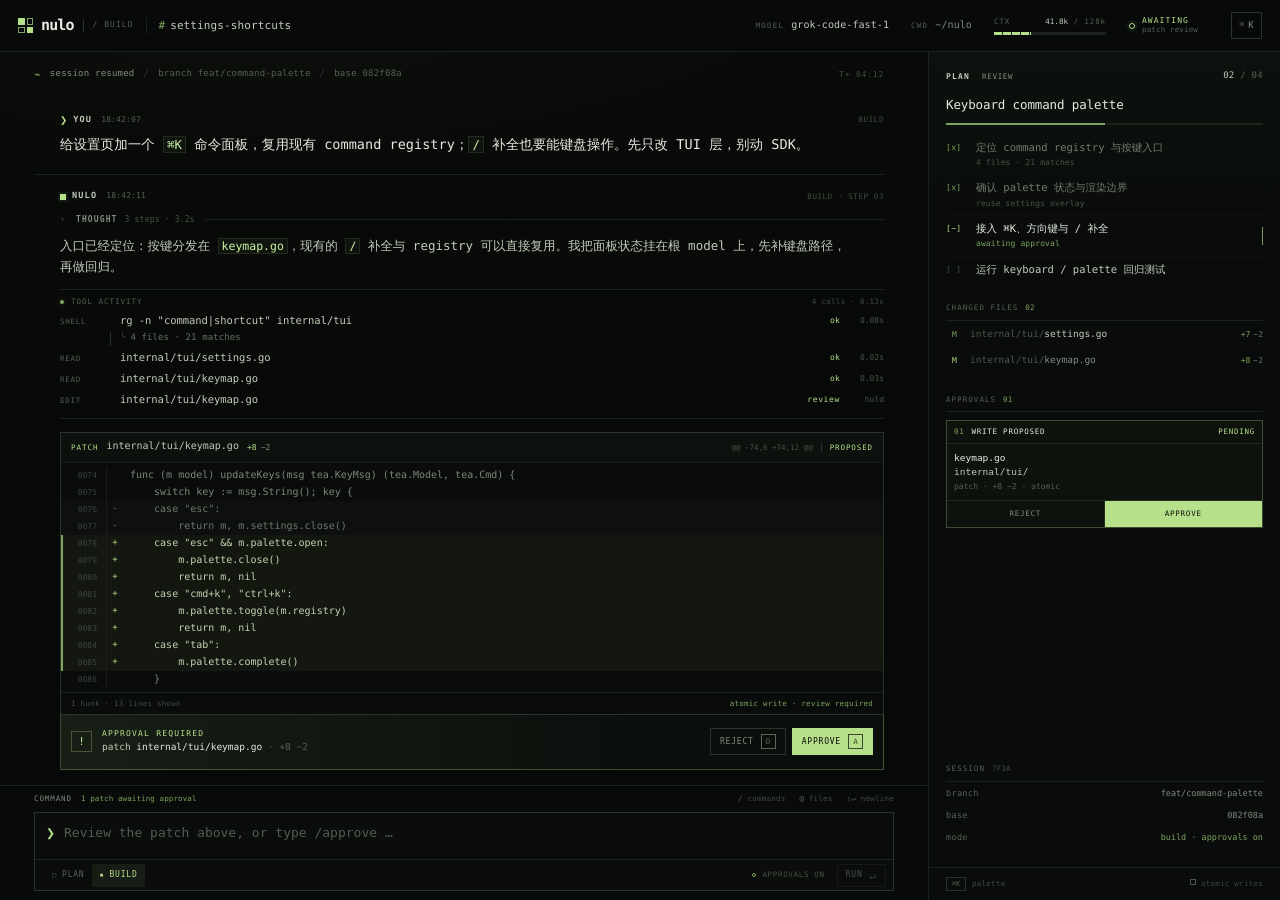
==== ui/design/index.html @ e7ff86e3 "feat(ui): 添加 AI Agent TUI 交互原型 实现单文件浏览器原型：终端会话流、计划审批、diff 预览、斜杠命令、@ 文件提及及响应式计划抽屉。" ====
<!doctype html>
<html lang="zh-CN">
<head>
<meta charset="utf-8">
<meta name="viewport" content="width=device-width, initial-scale=1, viewport-fit=cover">
<meta name="color-scheme" content="dark">
<title>nulo — command palette build</title>
<style>
  :root {
    --bg: #080a09;
    --surface: #0a0d0b;
    --surface-2: #0d110e;
    --surface-3: #111611;
    --ink: #e6eae1;
    --ink-soft: #c3cab9;
    --muted: #828b7d;
    --faint: #566052;
    --line: #1b211c;
    --line-strong: #2b332c;
    --accent: #b7e08b;
    --accent-bright: #cbf4a5;
    --accent-dim: #7da35e;
    --accent-wash: rgba(183, 224, 139, .075);
    --accent-line: rgba(183, 224, 139, .29);
    --shadow: rgba(0, 0, 0, .68);
    --mono: ui-monospace, "SFMono-Regular", "SF Mono", Menlo, Monaco, "Cascadia Mono", "Sarasa Mono SC", "Noto Sans Mono CJK SC", monospace;
    --rail-w: 352px;
    --topbar-min: 52px;
    --ease: cubic-bezier(.2, .8, .2, 1);
  }

  * { box-sizing: border-box; }
  html, body { height: 100%; }
  body {
    margin: 0;
    overflow: hidden;
    background:
      radial-gradient(85% 58% at 22% -18%, rgba(183, 224, 139, .045), transparent 62%),
      linear-gradient(180deg, #090b09 0%, #070908 68%, #080a09 100%);
    color: var(--ink);
    font-family: var(--mono);
    font-size: 13px;
    line-height: 1.55;
    -webkit-font-smoothing: antialiased;
    text-rendering: geometricPrecision;
  }

  ::selection { color: #0b1008; background: var(--accent); }
  button, input, textarea { font: inherit; color: inherit; }
  button { border: 0; background: none; cursor: pointer; padding: 0; }
  button:disabled { cursor: default; }
  button, a, textarea, input { -webkit-tap-highlight-color: transparent; }
  button:focus-visible, textarea:focus-visible, input:focus-visible, [tabindex]:focus-visible {
    outline: 1px solid var(--accent);
    outline-offset: 2px;
  }
  code, kbd, pre { font-family: var(--mono); }
  kbd {
    display: inline-flex;
    align-items: center;
    justify-content: center;
    min-width: 16px;
    height: 15px;
    padding: 0 3px;
    border: 1px solid var(--line-strong);
    color: var(--faint);
    font-size: 8px;
    font-weight: 500;
    line-height: 1;
    letter-spacing: .02em;
  }
  [hidden] { display: none !important; }

  ::-webkit-scrollbar { width: 6px; height: 6px; }
  ::-webkit-scrollbar-track { background: transparent; }
  ::-webkit-scrollbar-thumb { background: #293029; border: 1px solid var(--bg); }
  ::-webkit-scrollbar-thumb:hover { background: #3a4539; }
  * { scrollbar-width: thin; scrollbar-color: #293029 transparent; }

  .sr-only {
    position: absolute !important;
    width: 1px; height: 1px;
    padding: 0; margin: -1px;
    overflow: hidden; clip: rect(0, 0, 0, 0);
    white-space: nowrap; border: 0;
  }

  .app {
    display: flex;
    flex-direction: column;
    height: 100vh;
    height: 100dvh;
    min-height: 0;
    position: relative;
  }

  /* ── chrome ─────────────────────────────────────────────────────────── */
  .topbar {
    flex: 0 0 auto;
    min-height: var(--topbar-min);
    display: flex;
    align-items: center;
    gap: 20px;
    padding: 0 18px;
    border-bottom: 1px solid var(--line);
    background: rgba(8, 10, 9, .9);
    backdrop-filter: blur(12px);
    position: relative;
    z-index: 30;
  }

  .brand-group {
    display: flex;
    align-items: center;
    gap: 12px;
    min-width: 0;
    flex: 0 0 auto;
  }
  .brand {
    display: inline-flex;
    align-items: center;
    gap: 8px;
    flex: 0 0 auto;
    user-select: none;
  }
  .brand-mark {
    width: 15px;
    height: 15px;
    display: grid;
    grid-template-columns: 1fr 1fr;
    grid-template-rows: 1fr 1fr;
    gap: 2px;
    transform: rotate(0.01deg);
  }
  .brand-mark i { display: block; background: var(--accent); }
  .brand-mark i:nth-child(2),
  .brand-mark i:nth-child(3) {
    background: transparent;
    box-shadow: inset 0 0 0 1px var(--accent-dim);
  }
  .brand-word {
    font-size: 15px;
    font-weight: 700;
    letter-spacing: -.06em;
    color: var(--ink);
  }
  .brand-sub {
    margin-left: 1px;
    padding-left: 9px;
    border-left: 1px solid var(--line-strong);
    color: var(--faint);
    font-size: 8px;
    letter-spacing: .13em;
    text-transform: uppercase;
  }
  .top-divider {
    width: 1px;
    height: 17px;
    background: var(--line);
    flex: 0 0 auto;
  }
  .session {
    display: flex;
    align-items: center;
    gap: 5px;
    min-width: 0;
    font-size: 11px;
    color: var(--ink-soft);
    white-space: nowrap;
  }
  .session-prefix { color: var(--accent-dim); }
  .session-name {
    max-width: 172px;
    overflow: hidden;
    text-overflow: ellipsis;
    letter-spacing: .01em;
  }

  .meta-strip {
    display: flex;
    align-items: center;
    justify-content: flex-end;
    gap: 22px;
    margin-left: auto;
    min-width: 0;
  }
  .meta-item {
    display: flex;
    align-items: baseline;
    gap: 7px;
    min-width: 0;
    white-space: nowrap;
  }
  .meta-label {
    color: var(--faint);
    font-size: 7.5px;
    letter-spacing: .16em;
  }
  .meta-value {
    color: var(--ink-soft);
    font-size: 10px;
    letter-spacing: .01em;
  }
  .meta-item.cwd .meta-value { color: var(--muted); }
  .meta-item.branch .meta-value { color: var(--faint); }

  .context {
    width: 112px;
    flex: 0 0 auto;
    display: flex;
    flex-direction: column;
    gap: 4px;
  }
  .context-head {
    display: flex;
    align-items: baseline;
    justify-content: space-between;
    gap: 7px;
    font-size: 7.5px;
    letter-spacing: .12em;
    color: var(--faint);
    white-space: nowrap;
  }
  .context-head b { color: var(--ink-soft); font-weight: 500; letter-spacing: .01em; }
  .context-track {
    height: 3px;
    background: #1b211b;
    overflow: hidden;
    position: relative;
  }
  .context-fill {
    display: block;
    height: 100%;
    width: 32.6%;
    background:
      repeating-linear-gradient(90deg, transparent 0 8px, rgba(8, 10, 9, .85) 8px 9px),
      var(--accent);
    transition: width .5s var(--ease);
  }

  .top-actions {
    display: flex;
    align-items: center;
    gap: 11px;
    margin-left: 2px;
    flex: 0 0 auto;
  }
  .run-status {
    display: flex;
    align-items: center;
    gap: 7px;
    min-width: 92px;
    padding: 0 1px;
  }
  .status-light {
    width: 6px;
    height: 6px;
    flex: 0 0 auto;
    border-radius: 50%;
    background: var(--accent);
    box-shadow: 0 0 0 3px rgba(183, 224, 139, .07);
  }
  .run-status[data-state="running"] .status-light { animation: breathe 1.6s ease-in-out infinite; }
  .run-status[data-state="awaiting"] .status-light {
    background: transparent;
    border: 1px solid var(--accent);
    box-shadow: 0 0 0 3px rgba(183, 224, 139, .06);
    animation: breathe 2.2s ease-in-out infinite;
  }
  .run-status[data-state="blocked"] .status-light {
    background: transparent;
    border: 1px solid var(--muted);
    box-shadow: none;
  }
  .run-status[data-state="complete"] .status-light { border-radius: 1px; }
  .run-status[data-state="idle"] .status-light { background: var(--faint); box-shadow: none; }
  .status-copy { display: flex; flex-direction: column; gap: 1px; line-height: 1.08; }
  .status-label {
    color: var(--ink-soft);
    font-size: 8px;
    font-weight: 500;
    letter-spacing: .13em;
    white-space: nowrap;
  }
  .run-status[data-state="awaiting"] .status-label { color: var(--accent); }
  .run-status[data-state="blocked"] .status-label { color: var(--ink); }
  .status-detail {
    color: var(--faint);
    font-size: 7.5px;
    letter-spacing: .02em;
    white-space: nowrap;
  }

  .key-button {
    height: 27px;
    min-width: 31px;
    display: inline-flex;
    align-items: center;
    justify-content: center;
    gap: 4px;
    padding: 0 7px;
    border: 1px solid var(--line-strong);
    color: var(--muted);
    font-size: 9px;
    letter-spacing: .02em;
    transition: color .16s, border-color .16s, background .16s;
  }
  .key-button:hover { color: var(--accent); border-color: var(--accent-line); background: var(--accent-wash); }
  .key-button .key-symbol { color: var(--faint); font-size: 8px; }
  .drawer-btn { display: none; gap: 6px; padding: 0 8px; }
  .drawer-btn b { color: var(--ink-soft); font-weight: 400; font-size: 8px; }

  /* ── layout ─────────────────────────────────────────────────────────── */
  .shell {
    flex: 1 1 auto;
    min-height: 0;
    display: grid;
    grid-template-columns: minmax(0, 1fr) var(--rail-w);
  }
  .workspace {
    min-width: 0;
    min-height: 0;
    display: flex;
    flex-direction: column;
    position: relative;
  }
  .feed {
    flex: 1 1 auto;
    min-height: 0;
    overflow-y: auto;
    overflow-x: hidden;
    scroll-behavior: smooth;
    scrollbar-gutter: stable;
  }
  .feed-inner {
    width: 100%;
    max-width: 960px;
    margin: 0 auto;
    padding: 15px 34px 24px;
  }

  /* ── transcript ─────────────────────────────────────────────────────── */
  .system-row {
    display: flex;
    align-items: center;
    gap: 9px;
    padding: 0 0 13px;
    color: var(--faint);
    font-size: 9px;
    line-height: 1.4;
    letter-spacing: .025em;
    white-space: nowrap;
    overflow: hidden;
  }
  .system-row .sig { color: var(--accent-dim); font-size: 11px; }
  .system-row .sys-sep { color: #303830; }
  .system-row .sys-right { margin-left: auto; color: #424d40; font-size: 8px; letter-spacing: .1em; }
  .system-row .sys-strong { color: var(--muted); }

  .turn {
    position: relative;
    padding: 15px 0 16px 26px;
    animation: turnIn .28s var(--ease) both;
  }
  .turn + .turn { border-top: 1px solid var(--line); }
  .turn-user { padding-top: 18px; padding-bottom: 17px; }
  .turn-head {
    display: flex;
    align-items: center;
    gap: 9px;
    min-height: 14px;
    color: var(--faint);
    font-size: 8px;
    line-height: 1.1;
    letter-spacing: .12em;
    text-transform: uppercase;
  }
  .speaker {
    display: inline-flex;
    align-items: center;
    gap: 6px;
    color: var(--ink-soft);
    font-size: 8.5px;
    font-weight: 600;
    letter-spacing: .14em;
  }
  .speaker-mark {
    color: var(--accent);
    font-size: 12px;
    line-height: .8;
    font-weight: 400;
    letter-spacing: 0;
  }
  .agent-sigil {
    width: 6px;
    height: 6px;
    background: var(--accent);
    display: inline-block;
    box-shadow: 0 0 0 2px rgba(183, 224, 139, .08);
  }
  .turn-time { color: var(--faint); letter-spacing: .02em; font-size: 8px; }
  .turn-route {
    margin-left: auto;
    color: #414b3f;
    font-size: 7.5px;
    letter-spacing: .08em;
  }
  .user-copy {
    margin: 7px 0 0;
    max-width: 800px;
    color: var(--ink);
    font-size: 13.5px;
    line-height: 1.65;
    letter-spacing: .003em;
    overflow-wrap: anywhere;
  }
  .user-copy code,
  .agent-copy code {
    color: var(--accent-bright);
    background: rgba(183, 224, 139, .045);
    border: 1px solid rgba(183, 224, 139, .11);
    padding: 0 3px;
    font-size: .92em;
    white-space: nowrap;
  }
  .agent-copy {
    margin: 9px 0 0;
    max-width: 790px;
    min-height: 1.55em;
    color: var(--ink-soft);
    font-size: 12.5px;
    line-height: 1.65;
    overflow-wrap: anywhere;
  }
  .agent-copy .cursor { margin-left: 2px; }
  .agent-followup {
    margin: 12px 0 0;
    padding-left: 10px;
    border-left: 1px solid var(--line-strong);
    color: var(--muted);
    font-size: 11.5px;
    line-height: 1.6;
  }
  .cursor {
    display: inline-block;
    width: 6px;
    height: 13px;
    margin-left: 1px;
    vertical-align: -2px;
    background: var(--accent);
    animation: blink 1.05s steps(1, end) infinite;
  }

  .reasoning-toggle {
    display: flex;
    align-items: center;
    gap: 7px;
    width: 100%;
    margin: 9px 0 0;
    padding: 1px 0;
    color: var(--faint);
    font-size: 8.5px;
    letter-spacing: .11em;
    text-align: left;
    user-select: none;
  }
  .reasoning-toggle:hover .reasoning-label { color: var(--accent); }
  .reasoning-chevron {
    width: 9px;
    color: var(--faint);
    font-size: 8px;
    transition: transform .18s var(--ease);
  }
  .reasoning-toggle[aria-expanded="true"] .reasoning-chevron { transform: rotate(90deg); }
  .reasoning-label { color: var(--muted); font-size: 8px; font-weight: 600; letter-spacing: .14em; transition: color .16s; }
  .reasoning-time { color: #465142; letter-spacing: .025em; font-size: 8px; }
  .reasoning-rule { height: 1px; flex: 1; background: var(--line); margin-left: 3px; }
  .thinking-label { display: inline-flex; align-items: center; gap: 6px; color: var(--faint); }
  .thinking-dot {
    width: 5px; height: 5px; border: 1px solid var(--accent-dim); border-top-color: var(--accent);
    border-radius: 50%; animation: spin .9s linear infinite;
  }
  .reasoning-body {
    margin: 4px 0 2px 16px;
    padding: 3px 0 4px 13px;
    border-left: 1px solid var(--line-strong);
    animation: reveal .2s var(--ease) both;
  }
  .reasoning-step {
    display: grid;
    grid-template-columns: 20px minmax(0, 1fr);
    gap: 7px;
    padding: 2px 0;
    color: var(--muted);
    font-size: 11px;
    line-height: 1.55;
  }
  .reasoning-step > span { color: #495445; font-size: 8px; padding-top: 2px; }

  /* ── tool activity ──────────────────────────────────────────────────── */
  .tool-section {
    margin-top: 12px;
    padding: 7px 0 7px;
    border-top: 1px solid var(--line);
    border-bottom: 1px solid var(--line);
  }
  .tool-section + .tool-section { margin-top: 8px; }
  .tool-section-head {
    display: flex;
    align-items: center;
    gap: 7px;
    padding-bottom: 4px;
    color: var(--faint);
    font-size: 7.5px;
    letter-spacing: .13em;
    line-height: 1.3;
  }
  .tool-pulse {
    width: 4px; height: 4px; background: var(--accent-dim); border-radius: 50%;
    box-shadow: 0 0 6px rgba(183, 224, 139, .35);
  }
  .tool-count { margin-left: auto; color: #404a3e; font-size: 7.5px; letter-spacing: .04em; }
  .tool-list { display: flex; flex-direction: column; }
  .tool-row {
    display: grid;
    grid-template-columns: 50px minmax(0, 1fr) auto 34px;
    align-items: center;
    gap: 10px;
    min-height: 21px;
    font-size: 10.5px;
    line-height: 1.3;
  }
  .tool-row.is-running { color: var(--muted); }
  .tool-kind {
    color: var(--faint);
    font-size: 7.5px;
    letter-spacing: .1em;
    text-transform: uppercase;
  }
  .tool-row.is-running .tool-kind { color: var(--accent-dim); }
  .tool-cmd {
    min-width: 0;
    color: var(--ink-soft);
    white-space: nowrap;
    overflow: hidden;
    text-overflow: ellipsis;
    letter-spacing: -.005em;
  }
  .tool-state {
    display: inline-flex;
    align-items: center;
    justify-content: flex-end;
    min-width: 15px;
    color: var(--accent);
    font-size: 8px;
    letter-spacing: .03em;
  }
  .tool-row.is-failed .tool-state { color: var(--ink); }
  .tool-row.is-review .tool-state { color: var(--accent); letter-spacing: .08em; }
  .tool-time {
    color: #485244;
    font-size: 8px;
    text-align: right;
    white-space: nowrap;
  }
  .tool-spinner {
    width: 7px; height: 7px; border: 1px solid var(--line-strong);
    border-top-color: var(--accent); border-radius: 50%;
    animation: spin .75s linear infinite;
  }
  .tool-detail {
    margin: 0 0 2px 50px;
    padding-left: 9px;
    border-left: 1px solid var(--line-strong);
    color: #657060;
    font-size: 9px;
    line-height: 1.55;
    letter-spacing: .01em;
  }
  .tool-detail .tree { color: #3c473a; margin-right: 5px; }

  /* ── diff ───────────────────────────────────────────────────────────── */
  .patch-wrap { margin-top: 13px; }
  .diff-panel {
    border: 1px solid var(--line-strong);
    background: #090c0a;
    transition: border-color .2s, opacity .2s;
  }
  .diff-panel[data-state="applied"] { border-color: var(--accent-line); }
  .diff-panel[data-state="reverted"] { opacity: .72; }
  .diff-panel.flash { animation: flashFrame 1.15s var(--ease); }
  .diff-head {
    min-height: 30px;
    display: flex;
    align-items: center;
    flex-wrap: wrap;
    gap: 8px;
    padding: 6px 10px;
    border-bottom: 1px solid var(--line);
    background: var(--surface-2);
    color: var(--faint);
    font-size: 8px;
    line-height: 1.2;
  }
  .diff-type { color: var(--accent); font-size: 7.5px; letter-spacing: .13em; }
  .diff-file {
    color: var(--ink-soft);
    font-size: 10px;
    white-space: nowrap;
    overflow: hidden;
    text-overflow: ellipsis;
    max-width: 43%;
  }
  .diff-count { display: inline-flex; align-items: center; gap: 4px; font-size: 8px; letter-spacing: .01em; }
  .diff-count .add { color: var(--accent); }
  .diff-count .del { color: var(--muted); }
  .diff-hunk { margin-left: auto; color: #465143; font-size: 7.5px; }
  .diff-state {
    color: var(--accent);
    border-left: 1px solid var(--line-strong);
    padding-left: 8px;
    font-size: 7.5px;
    letter-spacing: .12em;
  }
  .diff-panel[data-state="reverted"] .diff-state { color: var(--muted); }
  .diff-body { overflow-x: auto; padding: 4px 0; }
  .diff-line {
    display: grid;
    grid-template-columns: 44px 16px minmax(max-content, 1fr);
    min-height: 17px;
    line-height: 17px;
    font-size: 10px;
    white-space: pre;
    border-left: 2px solid transparent;
  }
  .diff-line .ln {
    padding-right: 9px;
    border-right: 1px solid #191e19;
    color: #3d463b;
    text-align: right;
    font-size: 8px;
    user-select: none;
  }
  .diff-line .sign { text-align: center; color: #3d463b; font-size: 9px; user-select: none; }
  .diff-line .code { padding-left: 7px; color: #a9b2a1; }
  .diff-line.add { background: rgba(183, 224, 139, .052); border-left-color: var(--accent-dim); }
  .diff-line.add .sign { color: var(--accent); }
  .diff-line.add .code { color: #c2d5b3; }
  .diff-line.rem { background: rgba(255, 255, 255, .014); }
  .diff-line.rem .code { color: #6f796a; }
  .diff-line.rem .sign { color: #6b7666; }
  .diff-line.ctx .code { color: #7d8777; }
  .diff-line:hover { background: rgba(255, 255, 255, .035); }
  .diff-foot {
    min-height: 22px;
    display: flex;
    align-items: center;
    justify-content: space-between;
    gap: 12px;
    padding: 4px 10px;
    border-top: 1px solid var(--line);
    color: #434d40;
    font-size: 7.5px;
    letter-spacing: .035em;
  }
  .diff-foot .accent { color: var(--accent-dim); }

  .approval-bar {
    display: flex;
    align-items: center;
    gap: 10px;
    min-height: 55px;
    padding: 8px 10px;
    border: 1px solid var(--accent-line);
    border-top: 0;
    background:
      linear-gradient(90deg, rgba(183, 224, 139, .075), transparent 72%),
      #0b0f0c;
    animation: approvalIn .36s var(--ease) both;
  }
  .approval-signal {
    width: 21px;
    height: 21px;
    flex: 0 0 auto;
    display: grid;
    place-items: center;
    border: 1px solid var(--accent-line);
    color: var(--accent);
    font-size: 11px;
    line-height: 1;
  }
  .approval-copy { display: flex; flex-direction: column; gap: 1px; min-width: 0; flex: 1; }
  .approval-title { color: var(--accent); font-size: 8px; letter-spacing: .15em; line-height: 1.35; }
  .approval-file {
    color: var(--ink-soft);
    font-size: 9.5px;
    white-space: nowrap;
    overflow: hidden;
    text-overflow: ellipsis;
    line-height: 1.4;
  }
  .approval-file b { color: var(--ink); font-weight: 500; }
  .approval-file .muted { color: var(--faint); }
  .approval-actions { display: flex; align-items: center; gap: 6px; flex: 0 0 auto; }
  .btn {
    display: inline-flex;
    align-items: center;
    justify-content: center;
    gap: 7px;
    height: 27px;
    padding: 0 9px;
    border: 1px solid var(--line-strong);
    background: transparent;
    color: var(--muted);
    font-size: 8px;
    letter-spacing: .1em;
    line-height: 1;
    transition: background .15s, border-color .15s, color .15s;
  }
  .btn:hover { color: var(--ink); border-color: #465245; background: rgba(255,255,255,.025); }
  .btn.approve { background: var(--accent); border-color: var(--accent); color: #0b1008; }
  .btn.approve:hover { background: var(--accent-bright); border-color: var(--accent-bright); color: #081006; }
  .btn kbd { border-color: currentColor; color: currentColor; opacity: .7; height: 15px; min-width: 15px; font-size: 7.5px; }
  .btn.approve kbd { opacity: .72; }
  .patch-outcome {
    display: flex;
    align-items: center;
    flex-wrap: wrap;
    gap: 7px;
    min-height: 28px;
    padding: 5px 10px;
    border: 1px solid var(--line);
    border-top: 0;
    color: var(--muted);
    font-size: 8px;
    letter-spacing: .06em;
    animation: reveal .22s var(--ease) both;
  }
  .patch-outcome .ok { color: var(--accent); font-size: 10px; }
  .patch-outcome .out-label { color: var(--ink-soft); letter-spacing: .11em; }
  .patch-outcome .out-meta { color: var(--faint); letter-spacing: .01em; }
  .patch-outcome .out-time { margin-left: auto; color: #475142; font-size: 7.5px; }
  .patch-outcome.reverted .out-label { color: var(--muted); }

  /* ── completion / plan preview / failure ───────────────────────────── */
  .completion {
    margin-top: 16px;
    padding-top: 11px;
    border-top: 1px solid var(--accent-line);
    animation: reveal .3s var(--ease) both;
  }
  .completion-head {
    display: flex;
    align-items: center;
    gap: 8px;
    color: var(--accent);
    font-size: 8px;
    letter-spacing: .14em;
  }
  .completion-head .check {
    width: 15px; height: 15px;
    display: grid; place-items: center;
    background: var(--accent); color: #0b1008;
    font-size: 9px; line-height: 1;
  }
  .completion-head .completion-rule { flex: 1; height: 1px; background: var(--line); }
  .completion-head .duration { color: var(--faint); font-size: 7.5px; letter-spacing: .04em; }
  .completion p {
    margin: 8px 0 0;
    color: var(--ink-soft);
    font-size: 12px;
    line-height: 1.65;
    max-width: 760px;
  }
  .completion-stats {
    display: grid;
    grid-template-columns: repeat(4, 1fr);
    margin-top: 10px;
    border-top: 1px solid var(--line);
    border-bottom: 1px solid var(--line);
  }
  .completion-stat { padding: 7px 10px 7px 0; min-width: 0; }
  .completion-stat + .completion-stat { border-left: 1px solid var(--line); padding-left: 12px; }
  .completion-stat span { display: block; color: var(--faint); font-size: 7.5px; letter-spacing: .1em; text-transform: uppercase; }
  .completion-stat b { display: block; margin-top: 2px; color: var(--ink-soft); font-size: 10px; font-weight: 500; white-space: nowrap; overflow: hidden; text-overflow: ellipsis; }
  .completion-stat b.accent { color: var(--accent); }

  .plan-preview {
    margin-top: 14px;
    border: 1px solid var(--line-strong);
    background: #090c0a;
    animation: reveal .3s var(--ease) both;
  }
  .plan-preview-head {
    display: flex;
    align-items: center;
    gap: 8px;
    padding: 7px 10px;
    border-bottom: 1px solid var(--line);
    color: var(--accent);
    font-size: 8px;
    letter-spacing: .13em;
    background: var(--surface-2);
  }
  .plan-preview-head .plan-preview-meta { margin-left: auto; color: var(--faint); font-size: 7.5px; letter-spacing: .04em; }
  .plan-preview-list { padding: 5px 10px; }
  .plan-preview-step {
    display: grid;
    grid-template-columns: 25px minmax(0, 1fr) auto;
    gap: 8px;
    align-items: baseline;
    padding: 4px 0;
    border-bottom: 1px solid rgba(255,255,255,.025);
    color: var(--muted);
    font-size: 10.5px;
  }
  .plan-preview-step:last-child { border-bottom: 0; }
  .plan-preview-step > span:first-child { color: var(--accent-dim); font-size: 8px; }
  .plan-preview-step em { color: var(--faint); font-size: 8px; font-style: normal; letter-spacing: .03em; }
  .plan-preview-foot {
    display: flex;
    align-items: center;
    gap: 12px;
    padding: 7px 10px;
    border-top: 1px solid var(--line);
    color: var(--faint);
    font-size: 8px;
    line-height: 1.4;
  }
  .plan-preview-foot > span { flex: 1; }
  .plan-preview-foot .btn { height: 24px; flex: 0 0 auto; }

  .failure-panel {
    margin-top: 14px;
    border: 1px solid var(--line-strong);
    border-top: 2px solid #727d6c;
    background:
      repeating-linear-gradient(135deg, rgba(255, 255, 255, .018) 0, rgba(255, 255, 255, .018) 1px, transparent 1px, transparent 8px),
      #0a0c0a;
    animation: reveal .3s var(--ease) both;
  }
  .failure-head {
    min-height: 30px;
    display: flex;
    align-items: center;
    gap: 8px;
    padding: 6px 10px;
    border-bottom: 1px solid var(--line-strong);
    background: rgba(255, 255, 255, .018);
    font-size: 8px;
    letter-spacing: .11em;
    color: var(--muted);
  }
  .failure-bang {
    display: grid;
    place-items: center;
    width: 16px; height: 16px;
    border: 1px solid #697565;
    color: var(--ink);
    font-size: 10px;
  }
  .failure-head .failure-title { color: var(--ink); font-size: 8px; letter-spacing: .14em; }
  .failure-head .failure-exit { margin-left: auto; color: var(--faint); font-size: 7.5px; letter-spacing: .03em; }
  .failure-body { padding: 8px 11px 7px; overflow-x: auto; }
  .failure-line {
    display: grid;
    grid-template-columns: 31px minmax(max-content, 1fr);
    gap: 8px;
    color: var(--muted);
    font-size: 10px;
    line-height: 1.65;
  }
  .failure-line .lineno { color: #4b5647; text-align: right; font-size: 8px; padding-top: 1px; }
  .failure-line .fail-code { color: var(--ink-soft); }
  .failure-line.dim .fail-code { color: var(--faint); }
  .failure-foot {
    display: flex;
    align-items: center;
    gap: 10px;
    padding: 6px 10px;
    border-top: 1px solid var(--line);
    color: var(--faint);
    font-size: 8px;
    letter-spacing: .02em;
  }
  .failure-foot .failure-note { margin-left: auto; }
  .failure-foot .square { width: 5px; height: 5px; border: 1px solid var(--muted); display: inline-block; }
  .failure-foot .btn { height: 22px; margin-left: 4px; font-size: 7px; }

  .system-event {
    display: flex;
    align-items: center;
    gap: 8px;
    padding: 8px 0 8px 26px;
    border-top: 1px solid var(--line);
    color: var(--faint);
    font-size: 9px;
    letter-spacing: .025em;
    animation: reveal .22s var(--ease) both;
  }
  .system-event .sig { color: var(--accent-dim); }
  .system-event strong { color: var(--muted); font-weight: 500; }

  /* ── empty state ────────────────────────────────────────────────────── */
  .empty {
    max-width: 780px;
    padding: clamp(34px, 10vh, 104px) 0 20px;
    animation: turnIn .35s var(--ease) both;
  }
  .empty-kicker {
    display: flex;
    align-items: center;
    gap: 9px;
    color: var(--faint);
    font-size: 8px;
    letter-spacing: .14em;
  }
  .empty-kicker .live-square { width: 5px; height: 5px; background: var(--accent); box-shadow: 0 0 0 3px rgba(183,224,139,.06); }
  .empty-kicker .kicker-line { flex: 1; height: 1px; background: var(--line); }
  .empty-wordmark {
    margin: 33px 0 18px;
    color: var(--ink);
    font-size: clamp(64px, 8.2vw, 104px);
    font-weight: 650;
    letter-spacing: -.095em;
    line-height: .8;
    user-select: none;
  }
  .empty-wordmark .last { color: var(--accent); }
  .empty-title {
    margin: 0;
    color: var(--ink);
    font-size: clamp(21px, 2.6vw, 30px);
    font-weight: 500;
    letter-spacing: -.045em;
    line-height: 1.3;
  }
  .empty-sub {
    max-width: 520px;
    margin: 12px 0 0;
    color: var(--muted);
    font-size: 11.5px;
    line-height: 1.7;
  }
  .empty-suggestions { margin-top: 30px; border-top: 1px solid var(--line-strong); }
  .empty-suggestions-head {
    display: flex;
    align-items: center;
    justify-content: space-between;
    padding: 7px 0 6px;
    color: var(--faint);
    font-size: 7.5px;
    letter-spacing: .13em;
    text-transform: uppercase;
  }
  .suggestion {
    display: grid;
    grid-template-columns: 30px minmax(0, 1fr) auto;
    align-items: center;
    gap: 9px;
    width: 100%;
    min-height: 37px;
    padding: 6px 5px 6px 0;
    border-top: 1px solid var(--line);
    color: var(--ink-soft);
    text-align: left;
    font-size: 11.5px;
    transition: background .15s, color .15s, padding .15s;
  }
  .suggestion:hover { background: var(--accent-wash); color: var(--ink); padding-left: 8px; }
  .suggestion .sugg-index { color: var(--faint); font-size: 8px; }
  .suggestion:hover .sugg-index { color: var(--accent-dim); }
  .suggestion .sugg-arrow { color: var(--faint); font-size: 10px; transition: color .15s, transform .15s; }
  .suggestion:hover .sugg-arrow { color: var(--accent); transform: translateX(2px); }
  .empty-foot {
    display: flex;
    align-items: center;
    gap: 8px;
    margin-top: 22px;
    color: #465142;
    font-size: 8px;
    letter-spacing: .04em;
  }
  .empty-foot .dot { color: #334032; }
  .empty-foot .push { margin-left: auto; color: var(--faint); }

  /* ── composer ───────────────────────────────────────────────────────── */
  .composer-zone {
    position: relative;
    z-index: 25;
    flex: 0 0 auto;
    padding: 7px 0 9px;
    border-top: 1px solid var(--line);
    background:
      linear-gradient(180deg, rgba(9, 12, 10, .55) 0%, #090b0a 20%, #090b0a 100%);
  }
  .composer {
    width: 100%;
    max-width: 960px;
    margin: 0 auto;
    padding: 0 34px;
    position: relative;
  }
  .composer-meta {
    height: 19px;
    display: flex;
    align-items: flex-start;
    justify-content: space-between;
    gap: 16px;
    color: var(--faint);
    font-size: 7.5px;
    letter-spacing: .12em;
    text-transform: uppercase;
  }
  .composer-meta-left { display: flex; align-items: center; gap: 9px; min-width: 0; }
  .composer-eyebrow { color: var(--muted); }
  .composer-context { color: #45503f; text-transform: none; letter-spacing: .015em; white-space: nowrap; overflow: hidden; text-overflow: ellipsis; }
  .composer-context.warn { color: var(--accent-dim); }
  .composer-hints { display: flex; align-items: center; gap: 14px; color: #414b3f; white-space: nowrap; letter-spacing: .03em; text-transform: none; }
  .composer-hints .hint-key { color: var(--faint); }
  .prompt-shell {
    display: grid;
    grid-template-columns: 29px minmax(0, 1fr);
    border: 1px solid var(--line-strong);
    background: #0a0d0b;
    transition: border-color .18s, box-shadow .18s;
  }
  .prompt-shell:focus-within {
    border-color: var(--accent-line);
    box-shadow: 0 0 0 1px rgba(183, 224, 139, .045), 0 -9px 38px rgba(0, 0, 0, .16);
  }
  .prompt-sigil {
    color: var(--accent);
    font-size: 15px;
    line-height: 1;
    padding: 13px 0 0 11px;
    user-select: none;
  }
  .prompt-input {
    width: 100%;
    min-height: 46px;
    max-height: 146px;
    margin: 0;
    padding: 10px 12px 9px 0;
    border: 0;
    outline: 0 !important;
    background: transparent;
    color: var(--ink);
    font-size: 13px;
    line-height: 1.6;
    resize: none;
    overflow-y: auto;
    caret-color: var(--accent);
    scrollbar-width: thin;
  }
  .prompt-input::placeholder { color: #515d4d; opacity: 1; }
  .prompt-footer {
    grid-column: 1 / -1;
    min-height: 31px;
    display: flex;
    align-items: center;
    justify-content: space-between;
    gap: 12px;
    padding: 0 7px 0 10px;
    border-top: 1px solid var(--line);
  }
  .mode-switch { display: flex; align-items: center; gap: 1px; height: 24px; }
  .mode-btn {
    height: 23px;
    display: inline-flex;
    align-items: center;
    gap: 5px;
    padding: 0 7px;
    color: var(--faint);
    font-size: 8px;
    letter-spacing: .1em;
    transition: color .15s, background .15s;
  }
  .mode-btn:hover { color: var(--muted); }
  .mode-btn[aria-pressed="true"] { color: var(--accent); background: var(--accent-wash); }
  .mode-glyph { color: currentColor; font-size: 7px; }
  .mode-btn:disabled { opacity: .48; }
  .prompt-actions { display: flex; align-items: center; gap: 12px; }
  .approval-mode {
    display: inline-flex;
    align-items: center;
    gap: 6px;
    color: #46513f;
    font-size: 7.5px;
    letter-spacing: .09em;
    white-space: nowrap;
  }
  .approval-mode .tiny-dot { width: 4px; height: 4px; border: 1px solid var(--accent-dim); border-radius: 50%; }
  .send-btn {
    height: 23px;
    display: inline-flex;
    align-items: center;
    gap: 7px;
    padding: 0 8px;
    border: 1px solid var(--line-strong);
    color: var(--ink-soft);
    font-size: 8px;
    letter-spacing: .1em;
    transition: background .15s, border-color .15s, color .15s, opacity .15s;
  }
  .send-btn:hover:not(:disabled) { background: var(--accent); border-color: var(--accent); color: #0b1008; }
  .send-btn:hover:not(:disabled) kbd { border-color: #0b1008; color: #0b1008; }
  .send-btn:disabled { opacity: .36; }
  .send-btn .send-arrow { font-size: 11px; line-height: 1; color: var(--accent-dim); }
  .send-btn:hover:not(:disabled) .send-arrow { color: #0b1008; }
  .send-btn .mini-spinner { width: 7px; height: 7px; border: 1px solid var(--line-strong); border-top-color: var(--accent); border-radius: 50%; animation: spin .8s linear infinite; }
  .send-btn .send-label { white-space: nowrap; }

  .completion-pop {
    position: absolute;
    z-index: 45;
    left: 50%;
    bottom: calc(100% - 1px);
    transform: translateX(-50%);
    width: min(calc(100% - 68px), 892px);
    border: 1px solid var(--line-strong);
    background: #0b0f0c;
    box-shadow: 0 -18px 60px rgba(0, 0, 0, .62), 0 0 0 1px rgba(183, 224, 139, .025);
    animation: popIn .16s var(--ease) both;
  }
  .completion-pop .completion-head {
    display: flex;
    align-items: center;
    justify-content: space-between;
    gap: 12px;
    padding: 7px 10px;
    border-bottom: 1px solid var(--line);
    color: var(--faint);
    font-size: 7.5px;
    letter-spacing: .13em;
    text-transform: uppercase;
    background: var(--surface-2);
  }
  .completion-pop .completion-head strong { color: var(--ink-soft); font-weight: 500; }
  .completion-pop .completion-head .completion-hint { display: inline-flex; align-items: center; gap: 8px; color: #465142; letter-spacing: .025em; text-transform: none; font-size: 7.5px; white-space: nowrap; }
  .completion-pop .completion-head .completion-hint > span { display: inline-flex; align-items: center; gap: 2px; }
  .completion-pop .completion-head .completion-hint kbd { margin: 0 1px; }
  .completion-items { max-height: 248px; overflow-y: auto; padding: 3px 0; }
  .completion-item {
    display: grid;
    grid-template-columns: 25px minmax(0, 1fr) auto;
    align-items: center;
    gap: 8px;
    width: 100%;
    min-height: 35px;
    padding: 5px 10px 5px 12px;
    border-left: 1px solid transparent;
    text-align: left;
    transition: background .12s, border-color .12s;
  }
  .completion-item:hover { background: rgba(255,255,255,.022); }
  .completion-item.is-active { background: var(--accent-wash); border-left-color: var(--accent); }
  .ci-mark { color: var(--accent-dim); font-size: 10px; }
  .completion-item.is-active .ci-mark { color: var(--accent); }
  .ci-main { display: flex; align-items: baseline; gap: 9px; min-width: 0; }
  .ci-title { color: var(--ink-soft); font-size: 10.5px; white-space: nowrap; }
  .completion-item.is-active .ci-title { color: var(--accent-bright); }
  .ci-desc { color: var(--faint); font-size: 9px; white-space: nowrap; overflow: hidden; text-overflow: ellipsis; }
  .ci-key { color: #45503f; font-size: 7.5px; letter-spacing: .04em; border: 1px solid var(--line); padding: 1px 4px; }
  .completion-empty { padding: 17px 12px; color: var(--faint); font-size: 9.5px; }
  .completion-foot {
    display: flex;
    align-items: center;
    justify-content: space-between;
    gap: 12px;
    min-height: 24px;
    padding: 4px 10px;
    border-top: 1px solid var(--line);
    color: #414b3f;
    font-size: 7.5px;
    letter-spacing: .02em;
  }
  .completion-foot .accent { color: var(--accent-dim); }

  /* ── plan rail ──────────────────────────────────────────────────────── */
  .rail {
    min-width: 0;
    min-height: 0;
    display: flex;
    flex-direction: column;
    border-left: 1px solid var(--line);
    background:
      linear-gradient(180deg, rgba(183, 224, 139, .022), transparent 22%),
      #090c0a;
    position: relative;
    z-index: 18;
  }
  .rail-scroll {
    flex: 1;
    min-height: 0;
    overflow-y: auto;
    padding: 17px 17px 16px;
    display: flex;
    flex-direction: column;
  }
  .rail-head {
    display: flex;
    align-items: center;
    gap: 8px;
    min-height: 16px;
    color: var(--faint);
    font-size: 8px;
    letter-spacing: .15em;
    text-transform: uppercase;
  }
  .rail-head .eyebrow { color: var(--ink-soft); font-weight: 600; }
  .rail-head .rail-state { margin-left: 4px; color: var(--accent-dim); font-size: 7.5px; letter-spacing: .09em; }
  .rail-head .rail-state[data-tone="muted"] { color: var(--muted); }
  .rail-head .rail-state[data-tone="blocked"] { color: var(--ink-soft); }
  .rail-head-right { margin-left: auto; display: flex; align-items: center; gap: 8px; }
  .plan-fraction { color: var(--ink-soft); font-size: 9px; letter-spacing: .03em; }
  .plan-fraction span { color: var(--faint); }
  .rail-close {
    display: none;
    width: 24px; height: 24px;
    align-items: center; justify-content: center;
    border: 1px solid var(--line-strong);
    color: var(--muted);
    font-size: 13px;
    line-height: 1;
  }
  .rail-close:hover { color: var(--accent); border-color: var(--accent-line); }
  .plan-name {
    margin-top: 11px;
    color: var(--ink);
    font-size: 12.5px;
    line-height: 1.4;
    letter-spacing: -.01em;
    overflow-wrap: anywhere;
  }
  .plan-progress {
    height: 2px;
    margin-top: 9px;
    background: #1c231c;
    overflow: hidden;
  }
  .plan-progress i { display: block; height: 100%; width: 50%; background: var(--accent-dim); transition: width .5s var(--ease); }
  .plan-list { margin: 10px 0 0; padding: 0; list-style: none; }
  .plan-item {
    position: relative;
    display: grid;
    grid-template-columns: 23px minmax(0, 1fr);
    gap: 7px;
    padding: 6px 0;
    border-bottom: 1px solid rgba(255, 255, 255, .022);
  }
  .plan-item:last-child { border-bottom: 0; }
  .plan-item::after {
    content: "";
    position: absolute;
    right: 0; top: 11px; bottom: 11px;
    width: 1px;
    background: transparent;
  }
  .plan-item.active::after { background: var(--accent); opacity: .65; }
  .plan-number { padding-top: 1px; color: #465141; font-size: 8px; letter-spacing: .04em; white-space: nowrap; }
  .plan-item.done .plan-number { color: var(--accent-dim); }
  .plan-item.active .plan-number { color: var(--accent); }
  .plan-item.failed .plan-number { color: var(--muted); }
  .plan-copy { min-width: 0; }
  .plan-title { display: block; color: var(--ink-soft); font-size: 10.5px; line-height: 1.45; overflow-wrap: anywhere; }
  .plan-item.done .plan-title { color: #727c6e; }
  .plan-item.active .plan-title { color: var(--ink); }
  .plan-item.failed .plan-title { color: var(--ink-soft); }
  .plan-note { display: block; margin-top: 1px; color: #4a5547; font-size: 8px; line-height: 1.45; letter-spacing: .015em; white-space: nowrap; overflow: hidden; text-overflow: ellipsis; }
  .plan-item.active .plan-note { color: var(--accent-dim); }
  .plan-item.failed .plan-note { color: var(--muted); }
  .plan-void {
    padding: 30px 0 22px;
    text-align: left;
  }
  .plan-void .void-glyph { color: var(--line-strong); font-size: 25px; line-height: 1; }
  .plan-void p { margin: 9px 0 0; color: var(--muted); font-size: 11px; }
  .plan-void span { display: block; margin-top: 3px; color: var(--faint); font-size: 9px; line-height: 1.5; }

  .rail-section { margin-top: 18px; }
  .rail-section-head {
    display: flex;
    align-items: center;
    gap: 7px;
    padding-bottom: 6px;
    border-bottom: 1px solid var(--line);
    color: var(--faint);
    font-size: 7.5px;
    letter-spacing: .14em;
    text-transform: uppercase;
  }
  .rail-section-head .section-count { color: #465040; font-size: 7.5px; letter-spacing: .02em; }
  .rail-section-head .section-count.has-items { color: var(--accent-dim); }
  .file-list { padding-top: 3px; }
  .file-row {
    display: grid;
    grid-template-columns: 17px minmax(0, 1fr) auto;
    align-items: baseline;
    gap: 7px;
    min-height: 26px;
    padding: 4px 0;
    border-bottom: 1px solid rgba(255,255,255,.018);
  }
  .file-row:last-child { border-bottom: 0; }
  .file-mark { color: var(--accent-dim); font-size: 8px; text-align: center; }
  .file-row.pending .file-mark { color: var(--accent); }
  .file-row.pending .file-name { color: var(--muted); }
  .file-name {
    min-width: 0;
    color: var(--ink-soft);
    font-size: 9.5px;
    line-height: 1.4;
    white-space: nowrap;
    overflow: hidden;
    text-overflow: ellipsis;
  }
  .file-dir { color: #4c5748; }
  .file-base { color: var(--ink-soft); }
  .file-row.pending .file-base { color: var(--muted); }
  .file-stats { color: var(--accent-dim); font-size: 8px; white-space: nowrap; }
  .file-stats .minus { color: #657161; margin-left: 3px; }
  .rail-empty-row { color: #465142; font-size: 9px; line-height: 1.6; padding: 7px 0 4px; }
  .rail-empty-row .empty-mark { color: var(--line-strong); margin-right: 6px; }

  .queue-card { margin-top: 8px; border: 1px solid var(--accent-line); background: rgba(183, 224, 139, .025); }
  .queue-topline {
    display: flex;
    align-items: center;
    gap: 7px;
    padding: 5px 7px;
    border-bottom: 1px solid rgba(183, 224, 139, .11);
    font-size: 7.5px;
    letter-spacing: .1em;
  }
  .queue-id { color: var(--accent-dim); }
  .queue-state { color: var(--accent); margin-left: auto; }
  .queue-file {
    display: block;
    width: 100%;
    padding: 7px 7px 2px;
    color: var(--ink-soft);
    text-align: left;
    font-size: 9.5px;
    line-height: 1.45;
    white-space: nowrap;
    overflow: hidden;
    text-overflow: ellipsis;
  }
  .queue-file:hover { color: var(--accent-bright); }
  .queue-file b { color: var(--ink); font-weight: 500; }
  .queue-meta { padding: 0 7px 7px; color: var(--faint); font-size: 8px; }
  .queue-actions { display: grid; grid-template-columns: 1fr 1fr; border-top: 1px solid rgba(183, 224, 139, .13); }
  .queue-actions .btn { height: 26px; border: 0; border-radius: 0; font-size: 7.5px; }
  .queue-actions .btn:first-child { border-right: 1px solid rgba(183, 224, 139, .13); color: var(--muted); }
  .queue-actions .btn.approve { background: var(--accent); color: #0b1008; }
  .queue-empty {
    display: flex;
    align-items: center;
    gap: 7px;
    margin-top: 8px;
    padding: 7px;
    border: 1px solid var(--line);
    color: var(--muted);
    font-size: 9px;
  }
  .queue-empty .queue-check { color: var(--accent); font-size: 10px; }
  .queue-note { margin: 5px 1px 0; color: #485244; font-size: 8px; line-height: 1.55; }
  .queue-note.warn { color: var(--muted); }
  .rail-session {
    margin-top: auto;
    padding-top: 20px;
  }
  .rail-session-lines { padding-top: 3px; }
  .session-line {
    display: flex;
    align-items: baseline;
    justify-content: space-between;
    gap: 12px;
    min-height: 22px;
    padding: 4px 0;
    border-bottom: 1px solid rgba(255, 255, 255, .018);
    font-size: 8.5px;
    line-height: 1.4;
  }
  .session-line:last-child { border-bottom: 0; }
  .session-line span { color: #586253; letter-spacing: .04em; }
  .session-line b { color: var(--muted); font-weight: 400; text-align: right; overflow: hidden; text-overflow: ellipsis; white-space: nowrap; }
  .session-line b.accent { color: var(--accent-dim); }
  .rail-bottom {
    flex: 0 0 auto;
    min-height: 33px;
    display: flex;
    align-items: center;
    justify-content: space-between;
    gap: 10px;
    padding: 0 17px;
    border-top: 1px solid var(--line);
    color: #414b3e;
    font-size: 7.5px;
    letter-spacing: .035em;
  }
  .rail-keyline { display: inline-flex; align-items: center; gap: 6px; }
  .rail-keyline kbd { height: 14px; min-width: 20px; font-size: 7px; }
  .rail-atomic { color: #3d473a; }
  .rail-atomic::before { content: ""; display: inline-block; width: 4px; height: 4px; margin-right: 5px; border: 1px solid #4c5848; vertical-align: 1px; }

  .drawer-scrim {
    display: none;
    position: fixed;
    inset: 0;
    z-index: 55;
    background: rgba(3, 5, 4, .64);
    backdrop-filter: blur(2px);
  }

  /* ── command palette overlay ────────────────────────────────────────── */
  .overlay {
    position: fixed;
    inset: 0;
    z-index: 100;
    display: flex;
    align-items: flex-start;
    justify-content: center;
    padding: min(13vh, 115px) 16px 20px;
    background: rgba(4, 6, 5, .73);
    backdrop-filter: blur(4px);
    animation: overlayIn .15s ease both;
  }
  .palette {
    width: min(620px, calc(100vw - 32px));
    max-height: min(78vh, 680px);
    display: flex;
    flex-direction: column;
    border: 1px solid var(--line-strong);
    background: #0b0e0c;
    box-shadow: 0 28px 100px rgba(0, 0, 0, .76), 0 0 0 1px rgba(183, 224, 139, .035);
    animation: paletteIn .22s var(--ease) both;
  }
  .palette-head {
    display: flex;
    align-items: center;
    gap: 8px;
    min-height: 33px;
    padding: 0 10px;
    border-bottom: 1px solid var(--line);
    color: var(--faint);
    font-size: 7.5px;
    letter-spacing: .14em;
    text-transform: uppercase;
  }
  .palette-head .palette-brand { color: var(--ink-soft); }
  .palette-head .palette-sep { color: var(--line-strong); }
  .palette-head .palette-mode { color: var(--accent-dim); }
  .palette-head .palette-mode::before { content: "·"; margin-right: 8px; color: var(--line-strong); }
  .palette-close {
    margin-left: auto;
    width: 22px;
    height: 22px;
    display: grid;
    place-items: center;
    color: var(--faint);
    border: 1px solid transparent;
    font-size: 13px;
  }
  .palette-close:hover { color: var(--accent); border-color: var(--line-strong); }
  .palette-search {
    display: flex;
    align-items: center;
    gap: 9px;
    padding: 0 11px;
    min-height: 51px;
    border-bottom: 1px solid var(--line);
  }
  .palette-search .search-glyph { color: var(--accent); font-size: 14px; }
  .palette-input {
    flex: 1;
    min-width: 0;
    border: 0;
    outline: 0 !important;
    background: transparent;
    color: var(--ink);
    font-size: 14px;
    letter-spacing: .005em;
    caret-color: var(--accent);
  }
  .palette-input::placeholder { color: #4c5848; }
  .palette-count { color: #495445; font-size: 8px; letter-spacing: .02em; white-space: nowrap; }
  .palette-list {
    min-height: 120px;
    overflow-y: auto;
    padding: 4px 0 5px;
    scrollbar-gutter: stable;
  }
  .palette-group {
    padding: 7px 12px 4px;
    color: #414b3f;
    font-size: 7px;
    letter-spacing: .16em;
    text-transform: uppercase;
  }
  .palette-item {
    display: grid;
    grid-template-columns: 22px minmax(0, 1fr) auto;
    align-items: center;
    gap: 8px;
    width: 100%;
    min-height: 42px;
    padding: 5px 12px 5px 13px;
    border-left: 2px solid transparent;
    text-align: left;
    transition: background .1s, border-color .1s;
  }
  .palette-item:hover { background: rgba(255,255,255,.022); }
  .palette-item.is-selected { border-left-color: var(--accent); background: var(--accent-wash); }
  .palette-glyph { color: var(--faint); font-size: 10px; text-align: center; }
  .palette-item.is-selected .palette-glyph { color: var(--accent); }
  .palette-item-main { min-width: 0; display: flex; flex-direction: column; gap: 2px; }
  .palette-item-label { color: var(--ink-soft); font-size: 11px; line-height: 1.35; }
  .palette-item.is-selected .palette-item-label { color: var(--accent-bright); }
  .palette-item-desc { color: var(--faint); font-size: 8.5px; line-height: 1.35; white-space: nowrap; overflow: hidden; text-overflow: ellipsis; }
  .palette-item-key {
    color: #465142;
    font-size: 7.5px;
    border: 1px solid var(--line);
    padding: 1px 5px;
    white-space: nowrap;
  }
  .palette-no-results { padding: 27px 13px; color: var(--faint); font-size: 10px; }
  .palette-no-results b { color: var(--muted); font-weight: 400; }
  .palette-foot {
    display: flex;
    align-items: center;
    gap: 14px;
    min-height: 30px;
    padding: 0 11px;
    border-top: 1px solid var(--line);
    color: #414b3f;
    font-size: 7.5px;
    white-space: nowrap;
  }
  .palette-foot .keyline { display: inline-flex; align-items: center; gap: 5px; }
  .palette-foot .palette-wordmark { margin-left: auto; color: #414b3f; letter-spacing: .05em; }
  .palette-foot .palette-wordmark b { color: var(--accent-dim); font-weight: 500; }

  /* ── toasts ─────────────────────────────────────────────────────────── */
  .toast-stack {
    position: fixed;
    right: 18px;
    bottom: 126px;
    z-index: 120;
    width: max-content;
    max-width: min(calc(var(--rail-w) - 36px), 520px);
    display: flex;
    flex-direction: column;
    align-items: flex-end;
    gap: 5px;
    pointer-events: none;
  }
  .toast {
    display: flex;
    align-items: center;
    gap: 8px;
    min-height: 30px;
    padding: 6px 10px;
    border: 1px solid var(--line-strong);
    background: #101510;
    color: var(--ink-soft);
    font-size: 9.5px;
    line-height: 1.4;
    box-shadow: 0 8px 34px rgba(0, 0, 0, .48);
    animation: toastIn .22s var(--ease) both;
  }
  .toast .toast-mark { color: var(--accent); font-size: 10px; }
  .toast[data-tone="muted"] .toast-mark { color: var(--muted); }
  .toast.is-leaving { animation: toastOut .18s ease both; }

  /* ── responsive ─────────────────────────────────────────────────────── */
  @media (max-width: 1260px) {
    :root { --rail-w: 326px; }
    .meta-strip { gap: 15px; }
    .meta-item.branch { display: none; }
    .feed-inner, .composer { padding-left: 27px; padding-right: 27px; }
    .completion-pop { width: min(calc(100% - 54px), 892px); }
  }
  @media (max-width: 1120px) {
    .meta-item .meta-label { display: none; }
    .meta-strip { gap: 17px; }
    .context { width: 96px; }
    .brand-group { gap: 9px; }
    .session-name { max-width: 130px; }
    .topbar { gap: 13px; }
    .top-actions { gap: 8px; }
  }
  @media (max-width: 980px) {
    .shell { grid-template-columns: minmax(0, 1fr); }
    .rail {
      position: fixed;
      top: 0;
      right: 0;
      bottom: 0;
      width: min(370px, 92vw);
      transform: translateX(103%);
      transition: transform .28s var(--ease);
      box-shadow: -32px 0 90px rgba(0, 0, 0, .72);
      z-index: 60;
    }
    .drawer-open .rail { transform: translateX(0); }
    .drawer-open .drawer-scrim { display: block; }
    .rail-close { display: inline-flex; }
    .drawer-btn { display: inline-flex; }
    .feed-inner, .composer { max-width: 860px; padding-left: 28px; padding-right: 28px; }
    .completion-pop { width: min(calc(100% - 56px), 892px); }
    .toast-stack {
      left: 50%;
      right: auto;
      top: 78px;
      bottom: auto;
      transform: translateX(-50%);
      align-items: center;
      max-width: calc(100vw - 24px);
    }
  }
  @media (max-width: 760px) {
    .topbar {
      flex-wrap: wrap;
      gap: 6px 12px;
      padding: 8px 12px 7px;
      min-height: 0;
    }
    .brand-group { flex: 1 1 auto; }
    .brand-sub { display: none; }
    .session-name { max-width: 120px; }
    .top-divider { height: 15px; }
    .meta-strip {
      order: 3;
      flex-basis: 100%;
      justify-content: space-between;
      gap: 12px;
      margin-left: 0;
      padding-top: 7px;
      border-top: 1px solid var(--line);
    }
    .meta-label { display: none; }
    .meta-value { font-size: 9px; }
    .meta-item.cwd .meta-value { max-width: 102px; overflow: hidden; text-overflow: ellipsis; }
    .context { width: 92px; gap: 3px; }
    .context-head { font-size: 7px; }
    .context-head b { font-size: 8px; letter-spacing: .02em; }
    .top-actions { gap: 7px; margin-left: auto; }
    .run-status { min-width: 0; gap: 5px; }
    .status-label { font-size: 7.5px; letter-spacing: .08em; }
    .status-detail { display: none; }
    .key-button { height: 25px; }
    .drawer-btn { padding: 0 6px; gap: 5px; }
    .drawer-btn .drawer-word { display: none; }
    .drawer-glyph { color: var(--accent-dim); font-size: 10px; line-height: 1; }
    .feed-inner { padding: 12px 14px 19px; }
    .composer { padding: 0 12px; }
    .composer-zone { padding: 6px 0 max(8px, env(safe-area-inset-bottom)); }
    .composer-meta { height: 18px; gap: 8px; }
    .composer-hints { gap: 9px; }
    .composer-hints .hint-extra { display: none; }
    .prompt-shell { grid-template-columns: 23px minmax(0, 1fr); }
    .prompt-sigil { padding-left: 8px; font-size: 13px; padding-top: 12px; }
    .prompt-input { padding: 9px 8px 8px 0; font-size: 12.5px; min-height: 43px; }
    .prompt-footer { padding-left: 6px; padding-right: 5px; }
    .mode-btn { padding: 0 6px; }
    .send-btn { padding: 0 6px; gap: 5px; }
    .approval-mode { display: none; }
    .prompt-actions { gap: 7px; }
    .completion-pop { width: calc(100% - 24px); bottom: calc(100% - 1px); }
    .completion-pop .completion-head { padding: 6px 8px; }
    .completion-pop .completion-head .completion-hint { font-size: 7px; }
    .ci-main { flex-direction: column; align-items: flex-start; gap: 0; }
    .ci-desc { max-width: 100%; }
    .completion-item { min-height: 38px; padding-left: 9px; }
    .toast { font-size: 9px; }

    .system-row { gap: 7px; font-size: 8px; }
    .system-row .sys-base, .system-row .sys-base-sep { display: none; }
    .system-row .sys-right { display: none; }
    .turn { padding-left: 19px; }
    .turn-head { gap: 7px; }
    .turn-route { font-size: 7px; }
    .user-copy { font-size: 12.5px; line-height: 1.65; }
    .agent-copy { font-size: 12px; }
    .reasoning-body { margin-left: 11px; }
    .diff-head { flex-wrap: wrap; gap: 5px 7px; padding: 6px 8px; }
    .diff-file { max-width: 55%; font-size: 9.5px; }
    .diff-hunk { order: 4; width: 100%; margin-left: 0; color: #3f4a3c; }
    .diff-state { margin-left: auto; }
    .diff-line { grid-template-columns: 35px 14px minmax(max-content, 1fr); font-size: 9.5px; }
    .diff-line .ln { padding-right: 6px; font-size: 7.5px; }
    .diff-line .code { padding-left: 5px; }
    .diff-foot { font-size: 7px; }
    .approval-bar { flex-wrap: wrap; align-items: flex-start; gap: 8px; padding: 8px; }
    .approval-copy { flex-basis: calc(100% - 31px); }
    .approval-actions { width: 100%; justify-content: flex-end; }
    .approval-actions .btn { height: 28px; }
    .patch-outcome { font-size: 7.5px; }
    .patch-outcome .out-time { margin-left: 0; }
    .completion-stats { grid-template-columns: 1fr 1fr; }
    .completion-stat:nth-child(3) { border-left: 0; border-top: 1px solid var(--line); }
    .completion-stat:nth-child(4) { border-top: 1px solid var(--line); }
    .plan-preview-step { grid-template-columns: 22px minmax(0, 1fr); }
    .plan-preview-step em { grid-column: 2; }
    .plan-preview-foot { flex-wrap: wrap; }
    .plan-preview-foot > span { flex-basis: 100%; }
    .failure-line { font-size: 9px; }
    .failure-line { grid-template-columns: 26px minmax(max-content, 1fr); }
    .empty { padding-top: clamp(26px, 8vh, 70px); }
    .empty-title { font-size: 22px; }
    .empty-wordmark { margin-top: 26px; }
    .empty-sub { font-size: 11px; }

    .overlay { padding-top: 8vh; padding-left: 12px; padding-right: 12px; }
    .palette { width: 100%; max-height: 80vh; }
    .palette-head { min-height: 31px; }
    .palette-search { min-height: 47px; }
    .palette-item { min-height: 44px; }
    .palette-foot { gap: 9px; font-size: 7px; }
    .palette-foot .foot-extra { display: none; }
    .rail-scroll { padding: 16px 16px 14px; }
    .rail-bottom { padding: 0 16px; }
  }
  @media (max-width: 430px) {
    .topbar { gap: 5px 9px; }
    .brand-word { font-size: 14px; }
    .brand-mark { width: 13px; height: 13px; }
    .session { font-size: 10px; gap: 3px; }
    .session-name { max-width: 72px; }
    .top-actions { gap: 5px; }
    .status-copy { gap: 0; }
    .status-label { font-size: 7px; }
    .key-button { min-width: 28px; height: 24px; padding: 0 5px; font-size: 8px; }
    .drawer-btn { height: 24px; min-width: 42px; }
    .meta-strip { gap: 8px; }
    .meta-value { font-size: 8.5px; }
    .meta-item.cwd .meta-value { max-width: 68px; }
    .context { width: 79px; }
    .context-head { font-size: 6.5px; }
    .context-head b { font-size: 7.5px; }
    .composer-hints { display: none; }
    .prompt-footer { gap: 4px; }
    .mode-btn { font-size: 7.5px; padding: 0 5px; }
    .send-btn { font-size: 7.5px; padding: 0 5px; }
    .send-btn .send-arrow { font-size: 10px; }
    .empty-wordmark { font-size: 66px; }
    .empty-foot { flex-wrap: wrap; gap: 4px 7px; }
    .empty-foot .push { width: 100%; margin-left: 0; }
    .suggestion { font-size: 11px; }
    .palette-item-desc { max-width: 240px; }
  }

  @media (prefers-reduced-motion: reduce) {
    *, *::before, *::after {
      animation-duration: .01ms !important;
      animation-iteration-count: 1 !important;
      transition-duration: .01ms !important;
      scroll-behavior: auto !important;
    }
  }

  @keyframes blink { 0%, 48% { opacity: 1; } 49%, 100% { opacity: 0; } }
  @keyframes spin { to { transform: rotate(360deg); } }
  @keyframes breathe { 0%, 100% { opacity: 1; } 50% { opacity: .36; } }
  @keyframes turnIn { from { opacity: 0; transform: translateY(4px); } to { opacity: 1; transform: none; } }
  @keyframes reveal { from { opacity: 0; transform: translateY(2px); } to { opacity: 1; transform: none; } }
  @keyframes approvalIn { from { opacity: 0; transform: translateY(-3px); } to { opacity: 1; transform: none; } }
  @keyframes flashFrame { 0% { border-color: var(--accent); box-shadow: 0 0 0 2px rgba(183,224,139,.10); } 100% { border-color: var(--line-strong); box-shadow: none; } }
  @keyframes toastIn { from { opacity: 0; transform: translateY(5px); } to { opacity: 1; transform: none; } }
  @keyframes toastOut { to { opacity: 0; transform: translateY(4px); } }
  @keyframes overlayIn { from { opacity: 0; } to { opacity: 1; } }
  @keyframes paletteIn { from { opacity: 0; transform: translateY(-7px) scale(.993); } to { opacity: 1; transform: none; } }
  @keyframes popIn { from { opacity: 0; transform: translateX(-50%) translateY(4px); } to { opacity: 1; transform: translateX(-50%) translateY(0); } }
</style>
</head>
<body>
<div class="app" id="app">
  <header class="topbar">
    <div class="brand-group">
      <div class="brand" aria-label="nulo">
        <span class="brand-mark" aria-hidden="true"><i></i><i></i><i></i><i></i></span>
        <span class="brand-word">nulo</span>
        <span class="brand-sub" id="brandMode">/ build</span>
      </div>
      <span class="top-divider" aria-hidden="true"></span>
      <div class="session" title="Session name">
        <span class="session-prefix" aria-hidden="true">#</span>
        <span class="session-name" id="sessionName">settings-shortcuts</span>
      </div>
    </div>

    <div class="meta-strip" aria-label="Session details">
      <div class="meta-item model">
        <span class="meta-label">MODEL</span>
        <span class="meta-value">grok-code-fast-1</span>
      </div>
      <div class="meta-item cwd">
        <span class="meta-label">CWD</span>
        <span class="meta-value" title="/Users/crazy/Downloads/nulo">~/nulo</span>
      </div>
      <div class="context" aria-label="Context usage">
        <div class="context-head">
          <span>CTX</span>
          <span><b id="ctxUsed">41.8k</b> / 128k</span>
        </div>
        <div class="context-track"><span class="context-fill" id="ctxFill"></span></div>
      </div>
    </div>

    <div class="top-actions">
      <button class="key-button drawer-btn" id="drawerBtn" type="button" aria-label="Open plan panel" aria-expanded="false">
        <span class="drawer-glyph" aria-hidden="true">▤</span><span class="drawer-word">PLAN</span><b id="drawerCount">2/4</b>
      </button>
      <div class="run-status" id="runStatus" data-state="awaiting" role="status" aria-live="polite">
        <span class="status-light" aria-hidden="true"></span>
        <span class="status-copy">
          <span class="status-label" id="statusLabel">AWAITING</span>
          <span class="status-detail" id="statusDetail">patch review</span>
        </span>
      </div>
      <button class="key-button" id="paletteBtn" type="button" aria-label="Open command palette">
        <span class="key-symbol" aria-hidden="true">⌘</span>K
      </button>
    </div>
  </header>

  <div class="shell">
    <main class="workspace">
      <div class="feed" id="feed">
        <div class="feed-inner" id="feedInner"></div>
      </div>

      <div class="composer-zone" id="composerZone">
        <div class="completion-pop" id="completionPop" hidden></div>
        <div class="composer">
          <div class="composer-meta">
            <div class="composer-meta-left">
              <span class="composer-eyebrow">COMMAND</span>
              <span class="composer-context" id="composerContext">direct input · @ to reference</span>
            </div>
            <div class="composer-hints" aria-hidden="true">
              <span><span class="hint-key">/</span> commands</span>
              <span class="hint-extra"><span class="hint-key">@</span> files</span>
              <span class="hint-extra"><span class="hint-key">⇧↵</span> newline</span>
            </div>
          </div>
          <div class="prompt-shell">
            <span class="prompt-sigil" aria-hidden="true">❯</span>
            <textarea
              class="prompt-input"
              id="promptInput"
              rows="1"
              spellcheck="false"
              autocomplete="off"
              aria-label="Message nulo"
              placeholder="Describe the change. Type / for commands or @ to reference a file."
            ></textarea>
            <div class="prompt-footer">
              <div class="mode-switch" role="group" aria-label="Agent mode">
                <button class="mode-btn" type="button" data-mode="plan" aria-pressed="false">
                  <span class="mode-glyph" aria-hidden="true">□</span>PLAN
                </button>
                <button class="mode-btn" type="button" data-mode="build" aria-pressed="true">
                  <span class="mode-glyph" aria-hidden="true">▪</span>BUILD
                </button>
              </div>
              <div class="prompt-actions">
                <span class="approval-mode"><span class="tiny-dot" aria-hidden="true"></span>APPROVALS ON</span>
                <button class="send-btn" id="sendBtn" type="button" aria-label="Run instruction">
                  <span class="send-label">RUN</span><span class="send-arrow" aria-hidden="true">↵</span>
                </button>
              </div>
            </div>
          </div>
        </div>
      </div>
    </main>

    <aside class="rail" id="rail" aria-label="Plan and review">
      <div class="rail-scroll" id="railScroll"></div>
      <div class="rail-bottom">
        <span class="rail-keyline"><kbd>⌘K</kbd><span>palette</span></span>
        <span class="rail-atomic">atomic writes</span>
      </div>
    </aside>
  </div>
</div>

<div class="drawer-scrim" id="drawerScrim" aria-hidden="true"></div>

<div class="overlay" id="paletteOverlay" hidden>
  <section class="palette" role="dialog" aria-modal="true" aria-label="Command palette">
    <div class="palette-head">
      <span class="palette-brand">nulo</span>
      <span class="palette-sep">/</span>
      <span>COMMAND PALETTE</span>
      <span class="palette-mode">BUILD</span>
      <button class="palette-close" id="paletteClose" type="button" aria-label="Close command palette">×</button>
    </div>
    <div class="palette-search">
      <span class="search-glyph" aria-hidden="true">⌘</span>
      <input class="palette-input" id="paletteInput" type="text" placeholder="Type an action…" autocomplete="off" spellcheck="false" aria-label="Search commands">
      <span class="palette-count" id="paletteCount">9 actions</span>
    </div>
    <div class="palette-list" id="paletteList" role="listbox" aria-label="Commands"></div>
    <div class="palette-foot">
      <span class="keyline"><kbd>↑</kbd><kbd>↓</kbd> navigate</span>
      <span class="keyline foot-extra"><kbd>↵</kbd> run</span>
      <span class="keyline"><kbd>esc</kbd> close</span>
      <span class="palette-wordmark"><b>nulo</b> / build 0.8</span>
    </div>
  </section>
</div>

<div class="toast-stack" id="toastStack" aria-live="polite" aria-atomic="false"></div>

<script>
(() => {
  "use strict";

  const $ = (sel, root = document) => root.querySelector(sel);
  const $$ = (sel, root = document) => Array.from(root.querySelectorAll(sel));
  const sleep = (ms) => new Promise((resolve) => setTimeout(resolve, ms));
  const esc = (value) => String(value).replace(/[&<>"']/g, (ch) => ({ "&": "&amp;", "<": "&lt;", ">": "&gt;", '"': "&quot;", "'": "&#39;" }[ch]));
  const pad = (n) => String(n).padStart(2, "0");
  const clock = () => {
    const d = new Date();
    return `${pad(d.getHours())}:${pad(d.getMinutes())}:${pad(d.getSeconds())}`;
  };
  const richText = (value) => esc(value).replace(/`([^`]+)`/g, "<code>$1</code>");

  const el = {
    feed: $("#feed"),
    feedInner: $("#feedInner"),
    input: $("#promptInput"),
    send: $("#sendBtn"),
    composerContext: $("#composerContext"),
    runStatus: $("#runStatus"),
    sessionName: $("#sessionName"),
    statusLabel: $("#statusLabel"),
    statusDetail: $("#statusDetail"),
    contextUsed: $("#ctxUsed"),
    contextFill: $("#ctxFill"),
    brandMode: $("#brandMode"),
    rail: $("#rail"),
    railScroll: $("#railScroll"),
    drawerBtn: $("#drawerBtn"),
    drawerCount: $("#drawerCount"),
    drawerScrim: $("#drawerScrim"),
    completionPop: $("#completionPop"),
    paletteOverlay: $("#paletteOverlay"),
    paletteInput: $("#paletteInput"),
    paletteList: $("#paletteList"),
    paletteCount: $("#paletteCount"),
    paletteClose: $("#paletteClose"),
    paletteBtn: $("#paletteBtn"),
    toastStack: $("#toastStack"),
  };

  const KEYMAP_DIFF = {
    file: "internal/tui/keymap.go",
    add: 8,
    del: 2,
    hunk: "@@ -74,6 +74,12 @@",
    lines: [
      { n: 74, type: "ctx", code: "func (m model) updateKeys(msg tea.KeyMsg) (tea.Model, tea.Cmd) {" },
      { n: 75, type: "ctx", code: "    switch key := msg.String(); key {" },
      { n: 76, type: "rem", code: '    case "esc":' },
      { n: 77, type: "rem", code: "        return m, m.settings.close()" },
      { n: 78, type: "add", code: '    case "esc" && m.palette.open:' },
      { n: 79, type: "add", code: "        m.palette.close()" },
      { n: 80, type: "add", code: "        return m, nil" },
      { n: 81, type: "add", code: '    case "cmd+k", "ctrl+k":' },
      { n: 82, type: "add", code: "        m.palette.toggle(m.registry)" },
      { n: 83, type: "add", code: "        return m, nil" },
      { n: 84, type: "add", code: '    case "tab":' },
      { n: 85, type: "add", code: "        m.palette.complete()" },
      { n: 86, type: "ctx", code: "    }" },
    ],
  };

  const FILES = [
    { path: "internal/tui/settings.go", state: "M", add: 7, del: 2, pending: false },
    { path: "internal/tui/keymap.go", state: "M", add: 8, del: 2, pending: true },
  ];

  const MENTION_FILES = [
    "internal/tui/keymap.go",
    "internal/tui/settings.go",
    "internal/tui/command_palette.go",
    "internal/tui/root.go",
    "internal/tui/theme.go",
    "sdk/session.go",
    "sdk/runtime.go",
  ];

  const state = {
    mode: "build",
    running: false,
    awaiting: true,
    completed: false,
    failed: false,
    planReady: false,
    plan: [
      { title: "定位 command registry 与按键入口", state: "done", note: "4 files · 21 matches" },
      { title: "确认 palette 状态与渲染边界", state: "done", note: "reuse settings overlay" },
      { title: "接入 ⌘K、方向键与 / 补全", state: "active", note: "awaiting approval" },
      { title: "运行 keyboard / palette 回归测试", state: "pending" },
    ],
    files: FILES.map((file) => ({ ...file })),
    pending: { file: "internal/tui/keymap.go", add: 8, del: 2, diffId: "seed-diff", approvalId: "seed-approval" },
    objective: "Keyboard command palette",
    used: 41.8,
    total: 128,
    session: "settings-shortcuts",
    runSeq: 0,
    lastDiffId: "seed-diff",
    lastPlanText: "",
    activeAgent: null,
    lastUserText: "",
    startedAt: Date.now(),
  };

  const completion = { open: false, mode: null, items: [], index: 0, start: 0, end: 0, query: "" };
  let paletteSelected = 0;
  let paletteItems = [];
  let paletteReturnFocus = null;
  let feedStick = true;
  let toastSeq = 0;

  const STATUS = {
    idle: ["IDLE", "workspace ready"],
    ready: ["READY", "awaiting input"],
    running: ["WORKING", "streaming"],
    awaiting: ["AWAITING", "patch review"],
    complete: ["COMPLETE", "tests pass"],
    blocked: ["BLOCKED", "run failed"],
    plan: ["PLAN READY", "no files changed"],
  };

  const slashCommands = [
    { command: "/plan", title: "/plan", desc: "切换只读规划模式", key: "P" },
    { command: "/diff", title: "/diff", desc: "定位当前补丁预览", key: "D" },
    { command: "/approve", title: "/approve", desc: "批准并应用待审补丁", key: "A" },
    { command: "/clear", title: "/clear", desc: "清空当前会话", key: "⌫" },
  ];

  function splitPath(path) {
    const index = path.lastIndexOf("/");
    return index === -1 ? ["", path] : [path.slice(0, index + 1), path.slice(index + 1)];
  }

  function planMark(item, index) {
    const marks = { done: "[x]", active: "[~]", pending: "[ ]", failed: "[!]" };
    return `
      <li class="plan-item ${item.state}">
        <span class="plan-number">${marks[item.state] || "[ ]"}</span>
        <span class="plan-copy">
          <span class="plan-title">${esc(item.title)}</span>
          ${item.note ? `<span class="plan-note">${esc(item.note)}</span>` : ""}
        </span>
      </li>`;
  }

  function fileMarkup(file) {
    const [dir, base] = splitPath(file.path);
    return `
      <div class="file-row ${file.pending ? "pending" : ""}" title="${esc(file.path)}">
        <span class="file-mark">${file.state}</span>
        <span class="file-name"><span class="file-dir">${esc(dir)}</span><span class="file-base">${esc(base)}</span></span>
        <span class="file-stats">+${file.add}<span class="minus">−${file.del}</span></span>
      </div>`;
  }

  function renderRail() {
    const scrollTop = el.railScroll.scrollTop;
    const done = state.plan.filter((item) => item.state === "done").length;
    const progress = state.plan.length ? (done / state.plan.length) * 100 : 0;
    const pending = state.pending;
    const sessionTag = state.session === "new-session" ? "NEW" : "7F3A";
    const railState = state.completed
      ? "COMPLETE"
      : state.failed
        ? "BLOCKED"
        : state.running
          ? "RUNNING"
          : state.awaiting
            ? "REVIEW"
            : state.plan.length
              ? "OPEN"
              : "IDLE";
    const tone = state.failed ? "blocked" : state.completed || state.awaiting ? "muted" : "";
    const planStatusText = state.planReady ? "PROPOSED" : railState;
    const queued = pending ? 1 : 0;

    const planMarkup = state.plan.length
      ? state.plan.map(planMark).join("")
      : `<div class="plan-void">
          <div class="void-glyph" aria-hidden="true">+</div>
          <p>No plan loaded.</p>
          <span>Send a request, or type /plan<br>to map the work first.</span>
        </div>`;

    const filesMarkup = state.files.length
      ? state.files.map(fileMarkup).join("")
      : `<div class="rail-empty-row"><span class="empty-mark">—</span>No files changed.</div>`;

    let queueMarkup = "";
    if (pending) {
      queueMarkup = `
        <div class="queue-card">
          <div class="queue-topline">
            <span class="queue-id">01</span>
            <span>WRITE PROPOSED</span>
            <span class="queue-state">PENDING</span>
          </div>
          <button class="queue-file" type="button" data-action="scroll-diff" title="Review patch in transcript">
            <b>${esc(pending.file.split("/").pop())}</b><br><span>${esc(pending.file.split("/").slice(0, -1).join("/") + "/")}</span>
          </button>
          <div class="queue-meta">patch · +${pending.add} −${pending.del} · atomic</div>
          <div class="queue-actions">
            <button class="btn" type="button" data-action="reject">REJECT</button>
            <button class="btn approve" type="button" data-action="approve">APPROVE</button>
          </div>
        </div>`;
    } else {
      queueMarkup = `
        <div class="queue-empty">
          <span class="queue-check" aria-hidden="true">✓</span>
          <span>${state.completed ? "Queue clear." : state.failed ? "No changes queued." : "No pending approvals."}</span>
        </div>
        <p class="queue-note ${state.failed ? "warn" : ""}">${
          state.failed
            ? "Run is blocked. Nothing was written."
            : state.completed
              ? "All patches applied. Worktree is consistent."
              : "Write operations will pause here for review."
        }</p>`;
    }

    el.railScroll.innerHTML = `
      <div class="rail-head">
        <span class="eyebrow">PLAN</span>
        <span class="rail-state" data-tone="${tone}">${planStatusText}</span>
        <span class="rail-head-right">
          <span class="plan-fraction">${String(done).padStart(2, "0")} <span>/ ${String(state.plan.length).padStart(2, "0")}</span></span>
          <button class="rail-close" type="button" data-action="close-drawer" aria-label="Close plan panel">×</button>
        </span>
      </div>
      <div class="plan-name" title="${esc(state.objective || "Untitled task")}">${esc(state.objective || "No active task")}</div>
      <div class="plan-progress" aria-hidden="true"><i style="width:${progress}%"></i></div>
      <ol class="plan-list">${planMarkup}</ol>
      <section class="rail-section">
        <div class="rail-section-head">CHANGED FILES <span class="section-count ${state.files.length ? "has-items" : ""}">${String(state.files.length).padStart(2, "0")}</span></div>
        <div class="file-list">${filesMarkup}</div>
      </section>
      <section class="rail-section">
        <div class="rail-section-head">APPROVALS <span class="section-count ${queued ? "has-items" : ""}">${String(queued).padStart(2, "0")}</span></div>
        ${queueMarkup}
      </section>
      <section class="rail-section rail-session">
        <div class="rail-section-head">SESSION <span class="section-count">${sessionTag}</span></div>
        <div class="rail-session-lines">
          <div class="session-line"><span>branch</span><b>feat/command-palette</b></div>
          <div class="session-line"><span>base</span><b>082f08a</b></div>
          <div class="session-line"><span>mode</span><b class="accent">${state.mode} · ${state.mode === "build" ? "approvals on" : "read only"}</b></div>
        </div>
      </section>`;
    el.railScroll.scrollTop = scrollTop;
    el.drawerCount.textContent = `${done}/${state.plan.length}`;
    el.drawerBtn.setAttribute("aria-expanded", document.body.classList.contains("drawer-open") ? "true" : "false");
  }

  function renderContext() {
    el.contextUsed.textContent = `${state.used.toFixed(1)}k`;
    el.contextFill.style.width = `${Math.max(0, Math.min(100, (state.used / state.total) * 100))}%`;
  }

  function setStatus(kind, label, detail) {
    const fallback = STATUS[kind] || STATUS.idle;
    el.runStatus.dataset.state = kind;
    el.statusLabel.textContent = label || fallback[0];
    el.statusDetail.textContent = detail || fallback[1];
  }

  function addContext(amount) {
    state.used = Math.min(state.total, state.used + amount);
    renderContext();
  }

  function updateComposer() {
    const hasText = el.input.value.trim().length > 0;
    el.send.disabled = state.running || !hasText;
    el.send.setAttribute("aria-busy", state.running ? "true" : "false");
    el.send.innerHTML = state.running
      ? `<span class="mini-spinner" aria-hidden="true"></span><span class="send-label">RUNNING</span>`
      : `<span class="send-label">RUN</span><span class="send-arrow" aria-hidden="true">↵</span>`;
    $$(".mode-btn").forEach((button) => {
      button.disabled = state.running;
      button.setAttribute("aria-pressed", button.dataset.mode === state.mode ? "true" : "false");
    });
    el.brandMode.textContent = state.mode === "build" ? "/ build" : "/ plan";
    if (state.running) {
      el.input.placeholder = "Agent is working. You can keep typing…";
      el.composerContext.textContent = "streaming tool output";
      el.composerContext.classList.remove("warn");
    } else if (state.awaiting) {
      el.input.placeholder = "Review the patch above, or type /approve …";
      el.composerContext.textContent = "1 patch awaiting approval";
      el.composerContext.classList.add("warn");
    } else {
      el.input.placeholder = state.mode === "plan"
        ? "Plan the change. / for commands · @ to reference a file."
        : "Describe the change. Type / for commands or @ to reference a file.";
      el.composerContext.textContent = state.mode === "plan" ? "read-only · writes disabled" : "direct input · @ to reference";
      el.composerContext.classList.toggle("warn", state.mode === "plan");
    }
    const disabled = state.mode === "plan";
    $$(".approval-mode").forEach((node) => {
      node.style.opacity = disabled ? ".35" : "";
    });
  }

  function setMode(mode, options = {}) {
    if (state.running && !options.force) {
      showToast("Mode is locked while the agent is working.", { tone: "muted", mark: "!" });
      return;
    }
    state.mode = mode;
    updateComposer();
    renderRail();
    if (!options.quiet) {
      showToast(mode === "build" ? "Build mode · writes require approval." : "Plan mode · writes are disabled.", {
        mark: mode === "build" ? "▪" : "□",
      });
      if (mode === "plan") {
        appendSystemEvent("Mode switched to <strong>PLAN</strong> · read-only analysis");
      }
    }
  }

  function toggleReasoning(button) {
    const expanded = button.getAttribute("aria-expanded") === "true";
    button.setAttribute("aria-expanded", expanded ? "false" : "true");
    const body = button.nextElementSibling;
    if (body && body.classList.contains("reasoning-body")) body.hidden = expanded;
  }

  function appendSystemEvent(html) {
    const node = document.createElement("div");
    node.className = "system-event";
    node.innerHTML = `<span class="sig" aria-hidden="true">⌁</span><span>${html}</span>`;
    el.feedInner.appendChild(node);
    scrollFeed();
  }

  function scrollFeed(force = false) {
    if (force || feedStick) el.feed.scrollTop = el.feed.scrollHeight;
  }

  function clearToasts() {
    Array.from(el.toastStack.children).forEach((toast) => toast.remove());
  }

  function showToast(message, options = {}) {
    const id = ++toastSeq;
    const toast = document.createElement("div");
    toast.className = "toast";
    toast.dataset.tone = options.tone || "accent";
    toast.dataset.id = String(id);
    toast.innerHTML = `<span class="toast-mark" aria-hidden="true">${esc(options.mark || "✓")}</span><span>${esc(message)}</span>`;
    el.toastStack.appendChild(toast);
    while (el.toastStack.children.length > 1) el.toastStack.firstElementChild.remove();
    window.setTimeout(() => {
      toast.classList.add("is-leaving");
      window.setTimeout(() => toast.remove(), 190);
    }, options.duration || 2800);
  }

  function diffMarkup(diff, stateName = "pending", diffId = "diff") {
    const stateLabels = { pending: "PROPOSED", applied: "APPLIED", reverted: "REVERTED" };
    return `
      <section class="diff-panel" data-diff-id="${esc(diffId)}" data-state="${stateName}" aria-label="Diff preview">
        <div class="diff-head">
          <span class="diff-type">PATCH</span>
          <span class="diff-file">${esc(diff.file)}</span>
          <span class="diff-count"><span class="add">+${diff.add}</span><span class="del">−${diff.del}</span></span>
          <span class="diff-hunk">${esc(diff.hunk)}</span>
          <span class="diff-state">${stateLabels[stateName] || "PROPOSED"}</span>
        </div>
        <div class="diff-body">
          ${diff.lines.map((line) => `
            <div class="diff-line ${line.type}">
              <span class="ln">${String(line.n).padStart(4, "0")}</span>
              <span class="sign">${line.type === "add" ? "+" : line.type === "rem" ? "-" : " "}</span>
              <span class="code">${esc(line.code)}</span>
            </div>`).join("")}
        </div>
        <div class="diff-foot">
          <span>1 hunk · ${diff.lines.length} lines shown</span>
          <span class="accent">atomic write · review required</span>
        </div>
      </section>`;
  }

  function approvalMarkup(pending) {
    return `
      <div class="approval-bar" data-approval-id="${esc(pending.approvalId)}">
        <div class="approval-signal" aria-hidden="true">!</div>
        <div class="approval-copy">
          <span class="approval-title">APPROVAL REQUIRED</span>
          <span class="approval-file">patch <b>${esc(pending.file)}</b> <span class="muted">· +${pending.add} −${pending.del}</span></span>
        </div>
        <div class="approval-actions">
          <button class="btn" type="button" data-action="reject">REJECT <kbd>D</kbd></button>
          <button class="btn approve" type="button" data-action="approve">APPROVE <kbd>A</kbd></button>
        </div>
      </div>`;
  }

  function seedMarkup() {
    return `
      <div class="system-row">
        <span class="sig" aria-hidden="true">⌁</span>
        <span class="sys-strong">session resumed</span>
        <span class="sys-sep">/</span>
        <span>branch feat/command-palette</span>
        <span class="sys-sep sys-base-sep">/</span>
        <span class="sys-base">base 082f08a</span>
        <span class="sys-right">T+ 04:12</span>
      </div>
      <article class="turn turn-user">
        <div class="turn-head">
          <span class="speaker"><span class="speaker-mark" aria-hidden="true">❯</span>YOU</span>
          <span class="turn-time">18:42:07</span>
          <span class="turn-route">BUILD</span>
        </div>
        <p class="user-copy">给设置页加一个 <code>⌘K</code> 命令面板，复用现有 command registry；<code>/</code> 补全也要能键盘操作。先只改 TUI 层，别动 SDK。</p>
      </article>
      <article class="turn turn-agent">
        <div class="turn-head">
          <span class="speaker agent"><span class="agent-sigil" aria-hidden="true"></span>NULO</span>
          <span class="turn-time">18:42:11</span>
          <span class="turn-route">build · step 03</span>
        </div>
        <button class="reasoning-toggle" type="button" aria-expanded="false">
          <span class="reasoning-chevron" aria-hidden="true">›</span>
          <span class="reasoning-label">THOUGHT</span>
          <span class="reasoning-time">3 steps · 3.2s</span>
          <span class="reasoning-rule" aria-hidden="true"></span>
        </button>
        <div class="reasoning-body" hidden>
          <div class="reasoning-step"><span>01</span><p>settings.go 已经暴露 command registry，直接复用，不需要改 SDK 接口。</p></div>
          <div class="reasoning-step"><span>02</span><p>keymap.go 的 esc / up 分支需要先判断 palette 是否打开，否则会抢焦点。</p></div>
          <div class="reasoning-step"><span>03</span><p>Tab 补全与 / 共用 palette.filter；写入前挂起，等待人工批准。</p></div>
        </div>
        <p class="agent-copy">入口已经定位：按键分发在 <code>keymap.go</code>，现有的 <code>/</code> 补全与 registry 可以直接复用。我把面板状态挂在根 model 上，先补键盘路径，再做回归。</p>
        <div class="tool-section">
          <div class="tool-section-head">
            <span class="tool-pulse" aria-hidden="true"></span>
            <span>TOOL ACTIVITY</span>
            <span class="tool-count">4 calls · 0.13s</span>
          </div>
          <div class="tool-list">
            <div class="tool-row">
              <span class="tool-kind">shell</span>
              <span class="tool-cmd">rg -n "command|shortcut" internal/tui</span>
              <span class="tool-state">ok</span>
              <span class="tool-time">0.08s</span>
            </div>
            <div class="tool-detail"><span class="tree">└</span>4 files · 21 matches</div>
            <div class="tool-row">
              <span class="tool-kind">read</span>
              <span class="tool-cmd">internal/tui/settings.go</span>
              <span class="tool-state">ok</span>
              <span class="tool-time">0.02s</span>
            </div>
            <div class="tool-row">
              <span class="tool-kind">read</span>
              <span class="tool-cmd">internal/tui/keymap.go</span>
              <span class="tool-state">ok</span>
              <span class="tool-time">0.03s</span>
            </div>
            <div class="tool-row is-review">
              <span class="tool-kind">edit</span>
              <span class="tool-cmd">internal/tui/keymap.go</span>
              <span class="tool-state">review</span>
              <span class="tool-time">hold</span>
            </div>
          </div>
        </div>
        <div class="patch-wrap">
          ${diffMarkup(KEYMAP_DIFF, "pending", "seed-diff")}
          ${approvalMarkup(state.pending)}
        </div>
        <div class="agent-extras" id="seedExtras"></div>
      </article>`;
  }

  function emptyMarkup() {
    return `
      <section class="empty">
        <div class="empty-kicker">
          <span class="live-square" aria-hidden="true"></span>
          <span>NO SESSION</span>
          <span class="kicker-line" aria-hidden="true"></span>
          <span>WORKSPACE READY</span>
        </div>
        <div class="empty-wordmark" aria-hidden="true">nul<span class="last">o</span></div>
        <h1 class="empty-title">一句话，开始构建。</h1>
        <p class="empty-sub">nulo 会先读代码、给出计划，所有写入都需要你的批准。<br>不执行，也不会在沙箱之外留下痕迹。</p>
        <div class="empty-suggestions">
          <div class="empty-suggestions-head"><span>TRY A REQUEST</span><span>click to load</span></div>
          <button class="suggestion" type="button" data-suggestion="给设置页加上 ⌘K 命令面板，复用现有 command registry。">
            <span class="sugg-index">01</span><span>给设置页加上 ⌘K 命令面板</span><span class="sugg-arrow">↗</span>
          </button>
          <button class="suggestion" type="button" data-suggestion="跑一遍 command palette 的回归测试，失败就修掉。">
            <span class="sugg-index">02</span><span>跑测试并修复 keyboard 回归</span><span class="sugg-arrow">↗</span>
          </button>
          <button class="suggestion" type="button" data-suggestion="检查 /clear 的状态清理路径，补上遗漏的重置。">
            <span class="sugg-index">03</span><span>审查 /clear 的状态清理路径</span><span class="sugg-arrow">↗</span>
          </button>
        </div>
        <div class="empty-foot">
          <span>plan first</span><span class="dot">·</span><span>approvals on</span><span class="dot">·</span><span>local sandbox</span>
          <span class="push">⌘K to open commands</span>
        </div>
      </section>`;
  }

  function renderInitial() {
    el.feedInner.innerHTML = seedMarkup();
    renderRail();
    setStatus("awaiting", "AWAITING", "patch review");
    renderContext();
    updateComposer();
    feedStick = true;
  }

  function appendUserTurn(text) {
    const empty = el.feedInner.querySelector(".empty");
    if (empty) empty.remove();
    if (state.session === "new-session") setSessionName(sessionNameFor(text));
    const node = document.createElement("article");
    node.className = "turn turn-user";
    node.innerHTML = `
      <div class="turn-head">
        <span class="speaker"><span class="speaker-mark" aria-hidden="true">❯</span>YOU</span>
        <span class="turn-time">${clock()}</span>
        <span class="turn-route">${state.mode.toUpperCase()}</span>
      </div>
      <p class="user-copy">${richText(text)}</p>`;
    el.feedInner.appendChild(node);
    scrollFeed();
    return node;
  }

  function appendAgentShell(route = null) {
    const node = document.createElement("article");
    node.className = "turn turn-agent";
    node.innerHTML = `
      <div class="turn-head">
        <span class="speaker agent"><span class="agent-sigil" aria-hidden="true"></span>NULO</span>
        <span class="turn-time">${clock()}</span>
        <span class="turn-route">${esc(route || `${state.mode} · live`)}</span>
      </div>
      <button class="reasoning-toggle" type="button" aria-expanded="false">
        <span class="reasoning-chevron" aria-hidden="true">›</span>
        <span class="reasoning-label">THOUGHT</span>
        <span class="reasoning-time"><span class="thinking-label"><span class="thinking-dot" aria-hidden="true"></span>tracing</span></span>
        <span class="reasoning-rule" aria-hidden="true"></span>
      </button>
      <div class="reasoning-body" hidden></div>
      <p class="agent-copy"><span class="cursor" aria-hidden="true"></span></p>
      <div class="agent-extras"></div>`;
    el.feedInner.appendChild(node);
    return {
      node,
      toggle: $(".reasoning-toggle", node),
      reasoning: $(".reasoning-body", node),
      copy: $(".agent-copy", node),
      extras: $(".agent-extras", node),
    };
  }

  function fillReasoning(shell, steps, time) {
    shell.toggle.querySelector(".reasoning-time").textContent = time;
    shell.reasoning.innerHTML = steps
      .map((step, index) => `<div class="reasoning-step"><span>${pad(index + 1)}</span><p>${esc(step)}</p></div>`)
      .join("");
  }

  async function typeText(node, text, token, finalHtml = null) {
    const chars = Array.from(text);
    let index = 0;
    const cursor = '<span class="cursor" aria-hidden="true"></span>';
    node.innerHTML = cursor;
    while (index < chars.length) {
      if (token !== state.runSeq) return false;
      index += 2 + Math.floor(Math.random() * 3);
      node.innerHTML = esc(chars.slice(0, index).join("")) + cursor;
      scrollFeed();
      await sleep(17);
    }
    node.innerHTML = finalHtml || esc(text);
    scrollFeed();
    return true;
  }

  function createToolSection(host) {
    const section = document.createElement("div");
    section.className = "tool-section";
    section.innerHTML = `
      <div class="tool-section-head">
        <span class="tool-pulse" aria-hidden="true"></span>
        <span>TOOL ACTIVITY</span>
        <span class="tool-count">0 calls</span>
      </div>
      <div class="tool-list"></div>`;
    host.appendChild(section);
    return section;
  }

  function nextToolCount(section) {
    const count = section.querySelectorAll(".tool-row").length;
    section.querySelector(".tool-count").textContent = `${count} call${count === 1 ? "" : "s"}`;
  }

  function addToolCall(section, type, command, status = "running") {
    const row = document.createElement("div");
    row.className = `tool-row ${status === "running" ? "is-running" : ""} ${status === "review" ? "is-review" : ""}`;
    row.innerHTML = `
      <span class="tool-kind">${esc(type)}</span>
      <span class="tool-cmd">${esc(command)}</span>
      <span class="tool-state">${status === "running" ? '<span class="tool-spinner" aria-hidden="true"></span>' : status === "review" ? "review" : status}</span>
      <span class="tool-time">—</span>`;
    section.querySelector(".tool-list").appendChild(row);
    nextToolCount(section);
    scrollFeed();
    return row;
  }

  function completeToolCall(row, time, detail = "", stateLabel = "ok") {
    row.classList.remove("is-running");
    row.classList.add("is-done");
    row.querySelector(".tool-state").innerHTML = esc(stateLabel);
    row.querySelector(".tool-time").textContent = time;
    if (detail) {
      const detailRow = document.createElement("div");
      detailRow.className = "tool-detail";
      detailRow.innerHTML = `<span class="tree">└</span>${esc(detail)}`;
      row.insertAdjacentElement("afterend", detailRow);
    }
    scrollFeed();
  }

  function appendDiff(shell, diff, diffId) {
    const wrap = document.createElement("div");
    wrap.className = "patch-wrap";
    wrap.innerHTML = diffMarkup(diff, "pending", diffId);
    shell.extras.appendChild(wrap);
    scrollFeed();
    return wrap;
  }

  function appendApproval(wrap, pending) {
    wrap.insertAdjacentHTML("beforeend", approvalMarkup(pending));
    scrollFeed();
  }

  function activePlanTip() {
    const active = state.plan.find((item) => item.state === "active");
    return active ? active.title : "";
  }

  function updateActivePlanNote(note) {
    const active = state.plan.find((item) => item.state === "active");
    if (active) active.note = note;
  }

  function keywordFor(text) {
    if (/clear|状态|reset/i.test(text)) return "clear|reset|close";
    if (/test|测试|回归/i.test(text)) return "TestPalette|KeyMap";
    if (/设置|settings/i.test(text)) return "settings|command|shortcut";
    return "palette|command|keymap";
  }

  function makeObjective(text) {
    const clean = text.replace(/\s+/g, " ").trim();
    return clean.length > 46 ? `${clean.slice(0, 46)}…` : clean;
  }

  function makeBuildPlan() {
    return [
      { title: "扫描相关入口与调用点", state: "active", note: "read-only" },
      { title: "确认最小改动面", state: "pending" },
      { title: "生成补丁并等待批准", state: "pending" },
      { title: "验证结果并总结", state: "pending" },
    ];
  }

  function sessionNameFor(text) {
    if (/⌘K|palette|命令面板/i.test(text)) return "command-palette";
    if (/test|测试|回归|keyboard/i.test(text)) return "keyboard-regression";
    if (/clear|状态|重置/i.test(text)) return "clear-path";
    return "workspace-task";
  }

  function setSessionName(name) {
    state.session = name;
    el.sessionName.textContent = name;
    el.sessionName.parentElement.title = name;
  }

  function makePlanModePlan() {
    return [
      { title: "在 keymap.go 增加 ⌘K / 方向键前置分支", state: "pending", note: "1 file" },
      { title: "复用 palette.filter 实现 / 与 @ 补全", state: "pending", note: "shared state" },
      { title: "补齐 esc / tab 焦点回归测试", state: "pending", note: "2 cases" },
      { title: "运行 go test ./internal/tui 并审阅 diff", state: "pending", note: "gate" },
    ];
  }

  async function startBuild(text, options = {}) {
    if (state.running) {
      showToast("The current run is still active.", { tone: "muted", mark: "!" });
      return;
    }
    if (state.awaiting) {
      showToast("Resolve the pending patch before starting a new request.", { mark: "!" });
      scrollToLatestDiff(true);
      return;
    }

    const token = ++state.runSeq;
    clearToasts();
    state.running = true;
    state.awaiting = false;
    state.completed = false;
    state.failed = false;
    state.planReady = false;
    state.pending = null;
    state.lastUserText = text;
    state.plan = makeBuildPlan();
    state.objective = makeObjective(text);
    const keyword = keywordFor(text);
    setStatus("running", "WORKING", "streaming");
    updateComposer();
    renderRail();
    if (options.echoUser !== false) appendUserTurn(text);
    else appendSystemEvent("Plan accepted · switching to <strong>BUILD</strong>");

    await sleep(360);
    if (token !== state.runSeq) return;

    const shell = appendAgentShell("build · live");
    state.activeAgent = shell;
    scrollFeed(true);
    await sleep(460);
    if (token !== state.runSeq) return;

    fillReasoning(shell, [
      "解析请求，检索相关入口与调用点，先不改动工作区。",
      "确认共享状态边界，尽量复用现有 command registry。",
      "写入前挂起，等待人工确认这个补丁。",
    ], "3 steps · 1.6s");

    const firstCopy = "收到。我先只读扫描相关入口，确认调用点与影响面，再收敛成一处最小改动。写入前会停下来请求批准。";
    if (!(await typeText(shell.copy, firstCopy, token))) return;
    addContext(0.4);

    const tools = createToolSection(shell.extras);
    const shellRow = addToolCall(tools, "shell", `rg -n "${keyword}" internal/tui`);
    await sleep(620);
    if (token !== state.runSeq) return;
    completeToolCall(shellRow, "0.08s", "4 files · 21 matches");
    state.plan[0].state = "done";
    state.plan[0].note = "4 files · 21 matches";
    state.plan[1].state = "active";
    updateActivePlanNote("checking call sites");
    addContext(0.3);
    renderRail();

    const readRow = addToolCall(tools, "read", "internal/tui/keymap.go");
    await sleep(520);
    if (token !== state.runSeq) return;
    completeToolCall(readRow, "0.03s", "184 lines · 12 key paths");
    state.plan[1].state = "done";
    state.plan[1].note = "minimal diff surface";
    state.plan[2].state = "active";
    updateActivePlanNote("preparing patch");
    renderRail();
    scrollFeed();

    const secondCopy = "影响面比预期小：现有 registry 可以原样复用，只需在按键分发前增加 palette 前置分支。补丁已就绪，等待你确认。";
    const copyNode = document.createElement("p");
    copyNode.className = "agent-copy";
    shell.extras.appendChild(copyNode);
    if (!(await typeText(copyNode, secondCopy, token))) return;
    addContext(0.8);

    const editRow = addToolCall(tools, "edit", "internal/tui/keymap.go");
    completeToolCall(editRow, "0.02s", "", "waiting");
    editRow.classList.add("is-review");
    editRow.classList.remove("is-done");
    editRow.querySelector(".tool-state").textContent = "review";
    editRow.querySelector(".tool-time").textContent = "hold";

    const diffId = `diff-${token}`;
    const approvalId = `approval-${token}`;
    const wrap = appendDiff(shell, KEYMAP_DIFF, diffId);
    state.pending = {
      file: KEYMAP_DIFF.file,
      add: KEYMAP_DIFF.add,
      del: KEYMAP_DIFF.del,
      diffId,
      approvalId,
    };
    state.lastDiffId = diffId;
    appendApproval(wrap, state.pending);
    state.files = state.files.filter((file) => !file.pending && file.path !== KEYMAP_DIFF.file);
    state.files.push({ path: KEYMAP_DIFF.file, state: "M", add: KEYMAP_DIFF.add, del: KEYMAP_DIFF.del, pending: true });
    state.running = false;
    state.awaiting = true;
    updateActivePlanNote("awaiting approval");
    setStatus("awaiting", "AWAITING", "patch review");
    renderRail();
    updateComposer();
    scrollFeed();
    showToast("Patch ready for review.", { mark: "!" });
  }

  async function startPlan(text) {
    if (state.running) {
      showToast("The current run is still active.", { tone: "muted", mark: "!" });
      return;
    }
    if (state.awaiting) {
      showToast("Resolve the pending patch before starting a plan.", { mark: "!" });
      scrollToLatestDiff(true);
      return;
    }
    const token = ++state.runSeq;
    clearToasts();
    state.running = true;
    state.completed = false;
    state.failed = false;
    state.awaiting = false;
    state.pending = null;
    state.planReady = false;
    state.lastPlanText = text;
    state.lastUserText = text;
    state.objective = makeObjective(text);
    state.plan = makePlanModePlan();
    setStatus("running", "WORKING", "planning");
    updateComposer();
    renderRail();
    appendUserTurn(text);

    await sleep(320);
    if (token !== state.runSeq) return;
    const shell = appendAgentShell("plan · read-only");
    state.activeAgent = shell;
    await sleep(480);
    if (token !== state.runSeq) return;
    fillReasoning(shell, [
      "读取相关实现与测试，不进行任何写入。",
      "把改动拆成可验证的最小步骤，标出文件与验证闸门。",
      "等待切换到 Build 模式后再申请批准。",
    ], "3 steps · 1.2s");
    if (!(await typeText(shell.copy, "先不改文件。我会把路径拆成四步，标出每个验证点；确认后再切到 Build 执行。", token))) return;

    const tools = createToolSection(shell.extras);
    const shellRow = addToolCall(tools, "shell", `rg -n "palette|keymap|tab" internal/tui`);
    await sleep(520);
    if (token !== state.runSeq) return;
    completeToolCall(shellRow, "0.06s", "3 files · 18 matches");
    addContext(0.6);

    const readRow = addToolCall(tools, "read", "internal/tui/command_palette.go");
    await sleep(420);
    if (token !== state.runSeq) return;
    completeToolCall(readRow, "0.02s", "86 lines · state + key paths");
    addContext(0.5);

    const preview = document.createElement("section");
    preview.className = "plan-preview";
    const labels = ["keymap.go", "palette state", "tests", "go test"];
    preview.innerHTML = `
      <div class="plan-preview-head">
        <span>PROPOSED PLAN</span>
        <span class="plan-preview-meta">4 steps · 1 approval · no writes</span>
      </div>
      <div class="plan-preview-list">
        ${state.plan.map((item, index) => `
          <div class="plan-preview-step">
            <span>${pad(index + 1)}</span>
            <span>${esc(item.title)}</span>
            <em>${esc(labels[index])}</em>
          </div>`).join("")}
      </div>
      <div class="plan-preview-foot">
        <span>Read-only. Writes stay locked until you switch to Build.</span>
        <button class="btn approve" type="button" data-action="execute-plan">RUN IN BUILD <kbd>B</kbd></button>
      </div>`;
    shell.extras.appendChild(preview);
    state.running = false;
    state.planReady = true;
    state.plan = state.plan.map((item) => ({ ...item, note: item.note || "not started" }));
    setStatus("plan", "PLAN READY", "no files changed");
    renderRail();
    updateComposer();
    addContext(0.4);
    scrollFeed(true);
    showToast("Plan ready · switch to Build to execute.", { mark: "□" });
  }

  async function executePlan() {
    if (state.running) return;
    if (!state.lastPlanText) return;
    const text = state.lastPlanText;
    document.querySelectorAll('[data-action="execute-plan"]').forEach((button) => {
      button.disabled = true;
      button.textContent = "QUEUED";
    });
    setMode("build", { quiet: true });
    await startBuild(text, { echoUser: false });
  }

  function findDiff(diffId) {
    return document.querySelector(`.diff-panel[data-diff-id="${CSS.escape(diffId)}"]`);
  }

  function scrollToLatestDiff(forceFlash = false) {
    const diff = findDiff(state.lastDiffId) || Array.from(document.querySelectorAll(".diff-panel")).pop();
    if (!diff) {
      showToast("No patch in this session.", { tone: "muted", mark: "—" });
      return;
    }
    diff.scrollIntoView({ behavior: "smooth", block: "center" });
    diff.classList.remove("flash");
    void diff.offsetWidth;
    if (forceFlash || true) diff.classList.add("flash");
    window.setTimeout(() => diff.classList.remove("flash"), 1250);
  }

  function markDiffState(diff, status) {
    if (!diff) return;
    diff.dataset.state = status;
    const label = diff.querySelector(".diff-state");
    if (label) label.textContent = status === "applied" ? "APPLIED" : status === "reverted" ? "REVERTED" : "PROPOSED";
  }

  async function approvePending() {
    if (!state.pending || state.running) {
      showToast("There is no pending patch to approve.", { tone: "muted", mark: "—" });
      return;
    }
    const token = ++state.runSeq;
    const pending = state.pending;
    const diff = findDiff(pending.diffId);
    const wrap = diff ? diff.parentElement : null;
    state.pending = null;
    state.awaiting = false;
    state.running = true;
    state.failed = false;
    state.completed = false;
    markDiffState(diff, "applied");
    document.querySelectorAll(`[data-approval-id="${CSS.escape(pending.approvalId)}"]`).forEach((node) => node.remove());
    if (wrap) {
      wrap.insertAdjacentHTML("beforeend", `
        <div class="patch-outcome">
          <span class="ok" aria-hidden="true">✓</span>
          <span class="out-label">PATCH APPLIED</span>
          <span class="out-meta">${esc(pending.file)} · written atomically</span>
          <span class="out-time">00:01.2</span>
        </div>`);
    }
    state.files = state.files.map((file) => file.pending ? { ...file, pending: false } : file);
    state.plan = state.plan.map((item) => {
      if (item.state === "active") return { ...item, state: "done", note: "patch applied" };
      if (item.title.toLowerCase().includes("回归") || item.title.includes("验证") || item.title.includes("复跑")) {
        return { ...item, state: "active", note: "running verification" };
      }
      return item;
    });
    addContext(0.9);
    setStatus("running", "WORKING", "verifying patch");
    renderRail();
    updateComposer();
    scrollFeed(true);
    showToast("Patch applied · verification started.", { mark: "✓" });

    const host = state.activeAgent && document.body.contains(state.activeAgent.node)
      ? state.activeAgent.extras
      : ($(".agent-turn:last-of-type .agent-extras") || el.feedInner);
    const verify = createToolSection(host);
    const testRow = addToolCall(verify, "shell", "go test ./internal/tui -run 'TestPalette|TestKeyMap'");
    scrollFeed();
    await sleep(880);
    if (token !== state.runSeq) return;
    completeToolCall(testRow, "0.61s", "12 passed · 0 failed");
    addContext(1.1);
    state.plan = state.plan.map((item) => item.state === "active" ? { ...item, state: "done", note: "12 passed" } : item);
    if (state.plan.some((item) => item.state === "pending")) {
      state.plan = state.plan.map((item) => item.state === "pending" ? { ...item, state: "done", note: "verified" } : item);
    }
    const completion = document.createElement("section");
    completion.className = "completion";
    completion.innerHTML = `
      <div class="completion-head">
        <span class="check" aria-hidden="true">✓</span>
        <span>BUILD COMPLETE</span>
        <span class="completion-rule" aria-hidden="true"></span>
        <span class="duration">00:06.4</span>
      </div>
      <p>⌘K 面板已经接入同一份 command registry。方向键移动、Tab 补全、Esc 关闭与 / 前缀共享过滤状态；所有写入都经过人工批准。</p>
      <div class="completion-stats">
        <div class="completion-stat"><span>changed</span><b>1 file</b></div>
        <div class="completion-stat"><span>diff</span><b>+8 / −2</b></div>
        <div class="completion-stat"><span>tests</span><b class="accent">12 passed</b></div>
        <div class="completion-stat"><span>approvals</span><b>1 / 1</b></div>
      </div>`;
    host.appendChild(completion);
    state.running = false;
    state.awaiting = false;
    state.completed = true;
    setStatus("complete", "COMPLETE", "tests pass");
    renderRail();
    updateComposer();
    scrollFeed(true);
    showToast("Build complete · all approvals resolved.", { mark: "✓", duration: 3200 });
  }

  function rejectPending() {
    if (!state.pending || state.running) {
      showToast("There is no pending patch to reject.", { tone: "muted", mark: "—" });
      return;
    }
    const pending = state.pending;
    const diff = findDiff(pending.diffId);
    const wrap = diff ? diff.parentElement : null;
    state.pending = null;
    state.awaiting = false;
    state.failed = false;
    state.completed = false;
    markDiffState(diff, "reverted");
    document.querySelectorAll(`[data-approval-id="${CSS.escape(pending.approvalId)}"]`).forEach((node) => node.remove());
    if (wrap) {
      wrap.insertAdjacentHTML("beforeend", `
        <div class="patch-outcome reverted">
          <span class="out-label">↩ PATCH REJECTED</span>
          <span class="out-meta">workspace restored · 0 bytes written</span>
          <span class="out-time">rolled back</span>
        </div>`);
    }
    state.files = state.files.filter((file) => !file.pending);
    state.plan = state.plan.map((item) => {
      if (item.state === "active") return { ...item, state: "pending", note: "reverted · no changes" };
      return item;
    });
    setStatus("ready", "READY", "awaiting input");
    renderRail();
    updateComposer();
    const host = state.activeAgent && document.body.contains(state.activeAgent.node)
      ? state.activeAgent.extras
      : ($(".agent-turn:last-of-type .agent-extras") || el.feedInner);
    host.insertAdjacentHTML("beforeend", `<p class="agent-followup">已回滚，工作区没有写入。需要我换一种实现再试吗？</p>`);
    scrollFeed(true);
    showToast("Patch rejected · workspace restored.", { tone: "muted", mark: "↩" });
  }

  function clearSession(options = {}) {
    state.runSeq += 1;
    state.running = false;
    state.awaiting = false;
    state.completed = false;
    state.failed = false;
    state.planReady = false;
    state.plan = [];
    state.files = [];
    state.pending = null;
    state.objective = "";
    state.used = 0;
    state.activeAgent = null;
    state.lastDiffId = "";
    state.lastPlanText = "";
    state.lastUserText = "";
    setSessionName("new-session");
    el.feedInner.innerHTML = emptyMarkup();
    setStatus("idle", "IDLE", "workspace ready");
    renderContext();
    renderRail();
    updateComposer();
    closeCompletion();
    closeDrawer();
    feedStick = true;
    scrollFeed(true);
    if (!options.quiet) showToast("Session cleared · workspace is ready.", { tone: "muted", mark: "⌫" });
    if (window.innerWidth > 980) setTimeout(() => el.input.focus(), 40);
  }

  function noteForFailure() {
    const tool = document.createElement("div");
    tool.className = "failure-panel";
    tool.innerHTML = `
      <div class="failure-head">
        <span class="failure-bang" aria-hidden="true">!</span>
        <span class="failure-title">RUN FAILED</span>
        <span>verification gate</span>
        <span class="failure-exit">exit 1 · 1.24s</span>
      </div>
      <div class="failure-body">
        <div class="failure-line"><span class="lineno">046</span><span class="fail-code">internal/tui/keymap_test.go:46:9: undefined: keyCtrlK</span></div>
        <div class="failure-line"><span class="lineno">047</span><span class="fail-code">internal/tui/keymap_test.go:52:4: undefined: keyTab</span></div>
        <div class="failure-line dim"><span class="lineno">—</span><span class="fail-code">FAIL github.com/xiaokuang95/nulo/internal/tui 0.284s</span></div>
      </div>
      <div class="failure-foot">
        <span class="square" aria-hidden="true"></span>
        <span>1 failed · 3 skipped</span>
        <span class="failure-note">no files written</span>
        <button class="btn" type="button" data-action="retry-failure">RETRY NARROWER</button>
      </div>`;
    return tool;
  }

  async function startFailureDemo() {
    if (state.running) return;
    closePalette();
    clearToasts();
    clearSession({ quiet: true });
    state.runSeq += 1;
    const token = state.runSeq;
    state.mode = "build";
    state.running = true;
    state.failed = false;
    state.completed = false;
    state.objective = "Palette keyboard regression";
    state.plan = [
      { title: "执行 UI 包测试", state: "done", note: "exit 1" },
      { title: "读取失败堆栈", state: "done", note: "keymap_test.go" },
      { title: "定位缺失按键 fixture", state: "done", note: "undefined keyCtrlK" },
      { title: "修复并复跑测试", state: "failed", note: "run blocked" },
    ];
    setStatus("running", "WORKING", "running tests");
    updateComposer();
    renderRail();
    appendUserTurn("跑一遍 command palette 的回归测试，失败就修掉。");
    await sleep(320);
    if (token !== state.runSeq) return;
    const shell = appendAgentShell("build · verification");
    state.activeAgent = shell;
    await sleep(400);
    fillReasoning(shell, [
      "直接运行最窄范围的键盘回归，先确认失败是否稳定复现。",
      "读取失败堆栈并保持写入安全闸门关闭。",
      "测试在编译阶段失败，没有进入可修补状态。",
    ], "3 steps · 1.1s");
    if (!(await typeText(shell.copy, "先跑最窄的回归范围，确认失败面。这个阶段不会写入任何文件。", token))) return;
    const tools = createToolSection(shell.extras);
    const row = addToolCall(tools, "shell", "go test ./internal/tui -run TestPalette");
    await sleep(1120);
    if (token !== state.runSeq) return;
    row.classList.remove("is-running");
    row.classList.add("is-failed");
    row.querySelector(".tool-state").textContent = "fail";
    row.querySelector(".tool-time").textContent = "1.24s";
    const fail = noteForFailure();
    shell.extras.appendChild(fail);
    await sleep(300);
    const failCopy = document.createElement("p");
    failCopy.className = "agent-copy";
    shell.extras.appendChild(failCopy);
    if (!(await typeText(failCopy, "测试在编译阶段失败：按键 fixture 还没有定义，补丁会被范围外的符号依赖挡住。我停在这里，没有写入文件。", token))) return;
    state.running = false;
    state.failed = true;
    addContext(3.1);
    setStatus("blocked", "BLOCKED", "run failed");
    renderRail();
    updateComposer();
    scrollFeed(true);
    showToast("Failure state loaded · no files changed.", { tone: "muted", mark: "!" });
  }

  async function retryFailureDemo() {
    if (state.running) return;
    document.querySelectorAll('[data-action="retry-failure"]').forEach((button) => {
      button.disabled = true;
      button.textContent = "RETRIED";
    });
    clearToasts();
    state.failed = false;
    state.running = true;
    state.plan = state.plan.map((item) => item.state === "failed" ? { ...item, state: "active", note: "retrying narrower scope" } : item);
    setStatus("running", "WORKING", "narrowing scope");
    updateComposer();
    renderRail();
    const host = state.activeAgent ? state.activeAgent.extras : el.feedInner;
    const section = createToolSection(host);
    const row = addToolCall(section, "shell", "go test ./internal/tui -run TestKeyMap");
    await sleep(950);
    if (!state.running) return;
    completeToolCall(row, "0.52s", "9 passed · 0 failed");
    state.plan = state.plan.map((item) => item.state === "active" ? { ...item, state: "done", note: "9 passed" } : item);
    state.running = false;
    state.planReady = false;
    state.completed = true;
    const completion = document.createElement("section");
    completion.className = "completion";
    completion.innerHTML = `
      <div class="completion-head">
        <span class="check" aria-hidden="true">✓</span>
        <span>VERIFICATION RECOVERED</span>
        <span class="completion-rule" aria-hidden="true"></span>
        <span class="duration">00:03.1</span>
      </div>
      <p>用更窄的 TestKeyMap 范围重跑通过。此前失败没有被掩盖，也没有写入任何补丁。</p>
      <div class="completion-stats">
        <div class="completion-stat"><span>changed</span><b>0 files</b></div>
        <div class="completion-stat"><span>tests</span><b class="accent">9 passed</b></div>
        <div class="completion-stat"><span>approvals</span><b>0 / 0</b></div>
        <div class="completion-stat"><span>writes</span><b>none</b></div>
      </div>`;
    host.appendChild(completion);
    setStatus("complete", "COMPLETE", "9 passed");
    renderRail();
    updateComposer();
    scrollFeed(true);
    showToast("Verification recovered · no writes.", { mark: "✓" });
  }

  function executeSlash(raw) {
    const [command] = raw.trim().split(/\s+/);
    const normalized = (command || "").toLowerCase();
    el.input.value = "";
    autosizeInput();
    closeCompletion();
    updateComposer();
    switch (normalized) {
      case "/plan":
        setMode("plan");
        scrollFeed(true);
        break;
      case "/diff":
        scrollToLatestDiff(true);
        break;
      case "/approve":
        approvePending();
        break;
      case "/clear":
        clearSession();
        break;
      default:
        showToast(`Unknown command: ${command}`, { tone: "muted", mark: "?" });
    }
  }

  function handleSubmit() {
    const raw = el.input.value;
    const text = raw.trim();
    if (!text) return;
    if (text.startsWith("/")) {
      executeSlash(text);
      return;
    }
    if (state.running) {
      showToast("Wait for the current run to finish.", { tone: "muted", mark: "!" });
      return;
    }
    if (state.awaiting) {
      showToast("Resolve the pending patch first · A approve / D reject.", { mark: "!" });
      scrollToLatestDiff(true);
      return;
    }
    el.input.value = "";
    autosizeInput();
    closeCompletion();
    updateComposer();
    if (state.mode === "plan") startPlan(text);
    else startBuild(text);
  }

  function autosizeInput() {
    el.input.style.height = "auto";
    el.input.style.height = `${Math.min(el.input.scrollHeight, 146)}px`;
  }

  /* ── inline slash / mention completion ─────────────────────────────── */
  function updateCompletion() {
    const value = el.input.value;
    const caret = el.input.selectionStart ?? value.length;
    if (caret !== value.length) {
      closeCompletion();
      return;
    }
    const before = value.slice(0, caret);
    const slashMatch = /^\/([a-zA-Z]*)$/.exec(before);
    const mentionMatch = /(^|[\s])@([\w./-]*)$/.exec(before);
    if (slashMatch) {
      const query = slashMatch[1].toLowerCase();
      completion.items = slashCommands.filter((item) => item.command.slice(1).startsWith(query));
      completion.mode = "slash";
    } else if (mentionMatch) {
      const query = mentionMatch[2].toLowerCase();
      completion.items = MENTION_FILES
        .filter((path) => path.toLowerCase().includes(query))
        .map((path) => ({ path }));
      completion.mode = "mention";
      completion.start = mentionMatch.index + mentionMatch[1].length;
      completion.end = caret;
    } else {
      closeCompletion();
      return;
    }
    completion.query = slashMatch ? slashMatch[1] : mentionMatch[2];
    if (!completion.items.length) {
      closeCompletion();
      return;
    }
    completion.open = true;
    completion.index = Math.min(completion.index, completion.items.length - 1);
    if (completion.index < 0) completion.index = 0;
    completion.start = completion.mode === "slash" ? 0 : completion.start;
    completion.end = caret;
    renderCompletion();
  }

  function renderCompletion() {
    const mode = completion.mode;
    const title = mode === "slash" ? "COMMANDS" : "MENTION FILE";
    const hint = `<span><kbd>↑</kbd><kbd>↓</kbd></span><span>tab complete</span><span>esc close</span>`;
    const rows = completion.items.map((item, index) => {
      if (mode === "slash") {
        return `
          <button class="completion-item ${index === completion.index ? "is-active" : ""}" type="button" data-completion-index="${index}" role="option" aria-selected="${index === completion.index}">
            <span class="ci-mark" aria-hidden="true">/</span>
            <span class="ci-main"><span class="ci-title">${esc(item.command)}</span><span class="ci-desc">${esc(item.desc)}</span></span>
            <span class="ci-key">${esc(item.key)}</span>
          </button>`;
      }
      return `
        <button class="completion-item ${index === completion.index ? "is-active" : ""}" type="button" data-completion-index="${index}" role="option" aria-selected="${index === completion.index}">
          <span class="ci-mark" aria-hidden="true">@</span>
          <span class="ci-main"><span class="ci-title">${esc(item.path)}</span><span class="ci-desc">include as context</span></span>
          <span class="ci-key">↵</span>
        </button>`;
    }).join("");
    el.completionPop.hidden = false;
    el.completionPop.innerHTML = `
      <div class="completion-head">
        <span><strong>${title}</strong> · ${completion.items.length}</span>
        <span class="completion-hint">${hint}</span>
      </div>
      <div class="completion-items" role="listbox">${rows}</div>
      <div class="completion-foot">
        <span>${mode === "slash" ? "/ commands share the palette registry" : "@ inserts a workspace path"}</span>
        <span class="accent">${mode === "slash" ? "enter run" : "enter insert"}</span>
      </div>`;
  }

  function closeCompletion() {
    completion.open = false;
    completion.mode = null;
    completion.items = [];
    completion.index = 0;
    el.completionPop.hidden = true;
    el.completionPop.innerHTML = "";
  }

  function completeOrRunSelected(execute = false) {
    if (!completion.open || !completion.items.length) return false;
    const item = completion.items[completion.index];
    if (completion.mode === "slash") {
      if (execute) {
        closeCompletion();
        executeSlash(item.command);
      } else {
        el.input.value = `${item.command} `;
        el.input.setSelectionRange(el.input.value.length, el.input.value.length);
        closeCompletion();
        updateComposer();
      }
    } else {
      const path = item.path;
      const value = el.input.value;
      const before = value.slice(0, completion.start);
      const after = value.slice(completion.end);
      el.input.value = `${before}@${path} ${after}`.replace(/\s+$/, " ");
      const caret = before.length + path.length + 2;
      el.input.setSelectionRange(caret, caret);
      closeCompletion();
      updateComposer();
      autosizeInput();
    }
    return true;
  }

  /* ── command palette ────────────────────────────────────────────────── */
  function paletteActions() {
    return [
      {
        id: "plan",
        group: "MODE",
        glyph: "□",
        label: "Plan mode",
        desc: "Read-only analysis. No writes.",
        key: "P",
        run: () => setMode("plan"),
      },
      {
        id: "build",
        group: "MODE",
        glyph: "▪",
        label: "Build mode",
        desc: "Allow patched writes after approval.",
        key: "B",
        run: () => setMode("build"),
      },
      {
        id: "review",
        group: "REVIEW",
        glyph: "±",
        label: "Review pending patch",
        desc: state.pending ? `${state.pending.file} · +${state.pending.add} −${state.pending.del}` : "Open the latest diff in transcript.",
        key: "D",
        run: () => scrollToLatestDiff(true),
      },
      {
        id: "approve",
        group: "REVIEW",
        glyph: "✓",
        label: "Approve pending patch",
        desc: state.pending ? "Apply the proposed change and verify." : "No patch is waiting for approval.",
        key: "A",
        run: () => approvePending(),
      },
      {
        id: "reject",
        group: "REVIEW",
        glyph: "↩",
        label: "Reject pending patch",
        desc: state.pending ? "Discard the patch and restore the worktree." : "No patch is waiting for review.",
        key: "R",
        run: () => rejectPending(),
      },
      {
        id: "clear",
        group: "SESSION",
        glyph: "⌫",
        label: "Clear session",
        desc: "Reset the transcript, plan, and approvals.",
        key: "⌫",
        run: () => clearSession(),
      },
      {
        id: "focus",
        group: "SESSION",
        glyph: "❯",
        label: "Focus composer",
        desc: "Jump back to the prompt.",
        key: "/",
        run: () => el.input.focus(),
      },
      {
        id: "failure",
        group: "DEMO",
        glyph: "!",
        label: "Load failure state",
        desc: "Show a blocked verification run with no writes.",
        key: "F",
        run: () => startFailureDemo(),
      },
      {
        id: "reset",
        group: "DEMO",
        glyph: "↻",
        label: "Reset prototype",
        desc: "Restore the seeded approval session.",
        key: "⇧R",
        run: () => window.location.reload(),
      },
    ];
  }

  function renderPalette() {
    const query = el.paletteInput.value.trim().toLowerCase();
    paletteItems = paletteActions().filter((action) => {
      if (!query) return true;
      return `${action.label} ${action.desc} ${action.group}`.toLowerCase().includes(query);
    });
    paletteSelected = Math.min(paletteSelected, Math.max(0, paletteItems.length - 1));
    el.paletteCount.textContent = `${paletteItems.length} action${paletteItems.length === 1 ? "" : "s"}`;
    if (!paletteItems.length) {
      el.paletteList.innerHTML = `<div class="palette-no-results">No command matches <b>“${esc(el.paletteInput.value)}”</b>.<br><br>Try “plan”, “diff”, or “clear”.</div>`;
      return;
    }
    let previousGroup = "";
    el.paletteList.innerHTML = paletteItems.map((action, index) => {
      const group = action.group !== previousGroup
        ? `<div class="palette-group">${esc(action.group)}</div>`
        : "";
      previousGroup = action.group;
      return `${group}
        <button class="palette-item ${index === paletteSelected ? "is-selected" : ""}" type="button" data-palette-id="${esc(action.id)}" role="option" aria-selected="${index === paletteSelected}">
          <span class="palette-glyph" aria-hidden="true">${esc(action.glyph)}</span>
          <span class="palette-item-main">
            <span class="palette-item-label">${esc(action.label)}</span>
            <span class="palette-item-desc">${esc(action.desc)}</span>
          </span>
          <span class="palette-item-key">${esc(action.key)}</span>
        </button>`;
    }).join("");
    requestAnimationFrame(() => {
      const selected = el.paletteList.querySelector(".palette-item.is-selected");
      if (selected) selected.scrollIntoView({ block: "nearest" });
    });
  }

  function openPalette() {
    closeCompletion();
    paletteReturnFocus = document.activeElement;
    el.paletteOverlay.hidden = false;
    el.paletteInput.value = "";
    paletteSelected = state.pending ? paletteActions().findIndex((action) => action.id === "review") : 0;
    if (paletteSelected < 0) paletteSelected = 0;
    renderPalette();
    $(".palette-mode", el.paletteOverlay).textContent = state.mode.toUpperCase();
    requestAnimationFrame(() => el.paletteInput.focus());
  }

  function closePalette(restore = true) {
    if (el.paletteOverlay.hidden) return;
    el.paletteOverlay.hidden = true;
    if (restore && paletteReturnFocus && document.contains(paletteReturnFocus)) {
      try { paletteReturnFocus.focus({ preventScroll: true }); } catch { el.input.focus(); }
    }
  }

  function choosePalette(index) {
    const action = paletteItems[index];
    if (!action) return;
    closePalette();
    window.setTimeout(() => action.run(), 20);
  }

  /* ── drawer ─────────────────────────────────────────────────────────── */
  function openDrawer() {
    document.body.classList.add("drawer-open");
    el.drawerBtn.setAttribute("aria-expanded", "true");
    el.drawerScrim.setAttribute("aria-hidden", "false");
    window.setTimeout(() => el.railScroll.focus?.(), 50);
  }
  function closeDrawer() {
    document.body.classList.remove("drawer-open");
    el.drawerBtn.setAttribute("aria-expanded", "false");
    el.drawerScrim.setAttribute("aria-hidden", "true");
  }

  /* ── events ─────────────────────────────────────────────────────────── */
  el.feed.addEventListener("scroll", () => {
    const distance = el.feed.scrollHeight - el.feed.scrollTop - el.feed.clientHeight;
    feedStick = distance < 110;
  });

  el.input.addEventListener("input", () => {
    autosizeInput();
    updateComposer();
    updateCompletion();
  });

  el.input.addEventListener("keydown", (event) => {
    if (event.isComposing || event.keyCode === 229) return;
    if (completion.open) {
      if (event.key === "ArrowDown") {
        event.preventDefault();
        completion.index = (completion.index + 1) % completion.items.length;
        renderCompletion();
        return;
      }
      if (event.key === "ArrowUp") {
        event.preventDefault();
        completion.index = (completion.index - 1 + completion.items.length) % completion.items.length;
        renderCompletion();
        return;
      }
      if (event.key === "Tab") {
        event.preventDefault();
        completeOrRunSelected(false);
        return;
      }
      if (event.key === "Escape") {
        event.preventDefault();
        closeCompletion();
        return;
      }
      if (event.key === "Enter" && !event.shiftKey) {
        event.preventDefault();
        completeOrRunSelected(true);
        return;
      }
    }
    if (event.key === "Enter" && !event.shiftKey) {
      event.preventDefault();
      handleSubmit();
    }
  });

  el.send.addEventListener("click", handleSubmit);

  $$(".mode-btn").forEach((button) => {
    button.addEventListener("click", () => setMode(button.dataset.mode));
  });

  document.addEventListener("click", (event) => {
    if (completion.open && !event.target.closest("#completionPop") && event.target !== el.input && !event.target.closest(".mode-btn")) {
      closeCompletion();
    }

    const completionItem = event.target.closest("[data-completion-index]");
    if (completionItem) {
      completion.index = Number(completionItem.dataset.completionIndex);
      completeOrRunSelected(true);
      el.input.focus();
      return;
    }

    const actionTarget = event.target.closest("[data-action]");
    if (actionTarget) {
      const action = actionTarget.dataset.action;
      if (action === "approve") approvePending();
      else if (action === "reject") rejectPending();
      else if (action === "scroll-diff") scrollToLatestDiff(true);
      else if (action === "execute-plan") executePlan();
      else if (action === "close-drawer") closeDrawer();
      else if (action === "retry-failure") retryFailureDemo();
      return;
    }

    const reasoning = event.target.closest(".reasoning-toggle");
    if (reasoning) {
      toggleReasoning(reasoning);
      return;
    }

    const suggestion = event.target.closest("[data-suggestion]");
    if (suggestion) {
      el.input.value = suggestion.dataset.suggestion;
      autosizeInput();
      updateComposer();
      handleSubmit();
      return;
    }

    const paletteItem = event.target.closest("[data-palette-id]");
    if (paletteItem) {
      const index = paletteItems.findIndex((item) => item.id === paletteItem.dataset.paletteId);
      if (index >= 0) choosePalette(index);
      return;
    }

    if (event.target === el.paletteOverlay) closePalette();
    if (event.target === el.drawerScrim) closeDrawer();
  });

  document.addEventListener("mousemove", (event) => {
    const completionItem = event.target.closest("[data-completion-index]");
    if (completionItem && completion.open) {
      const index = Number(completionItem.dataset.completionIndex);
      if (index !== completion.index) {
        completion.index = index;
        renderCompletion();
      }
    }
    const paletteItem = event.target.closest("[data-palette-id]");
    if (paletteItem && !el.paletteOverlay.hidden) {
      const index = paletteItems.findIndex((item) => item.id === paletteItem.dataset.paletteId);
      if (index >= 0 && index !== paletteSelected) {
        paletteSelected = index;
        $$(".palette-item", el.paletteList).forEach((node, nodeIndex) => {
          node.classList.toggle("is-selected", nodeIndex === index);
          node.setAttribute("aria-selected", nodeIndex === index ? "true" : "false");
        });
      }
    }
  });

  el.paletteInput.addEventListener("input", () => {
    paletteSelected = 0;
    renderPalette();
  });

  el.paletteInput.addEventListener("keydown", (event) => {
    if (event.key === "ArrowDown") {
      event.preventDefault();
      if (!paletteItems.length) return;
      paletteSelected = (paletteSelected + 1) % paletteItems.length;
      renderPalette();
    } else if (event.key === "ArrowUp") {
      event.preventDefault();
      if (!paletteItems.length) return;
      paletteSelected = (paletteSelected - 1 + paletteItems.length) % paletteItems.length;
      renderPalette();
    } else if (event.key === "Enter") {
      event.preventDefault();
      choosePalette(paletteSelected);
    } else if (event.key === "Escape") {
      event.preventDefault();
      closePalette();
    }
  });

  el.paletteBtn.addEventListener("click", openPalette);
  el.paletteClose.addEventListener("click", () => closePalette());
  el.drawerBtn.addEventListener("click", () => {
    if (document.body.classList.contains("drawer-open")) closeDrawer();
    else openDrawer();
  });

  el.drawerScrim.addEventListener("click", closeDrawer);

  document.addEventListener("keydown", (event) => {
    const mod = event.metaKey || event.ctrlKey;
    if (mod && event.key.toLowerCase() === "k") {
      event.preventDefault();
      if (el.paletteOverlay.hidden) openPalette();
      else closePalette();
      return;
    }
    if (event.key === "Escape") {
      if (!el.paletteOverlay.hidden) {
        closePalette();
        return;
      }
      if (completion.open) {
        closeCompletion();
        return;
      }
      if (document.body.classList.contains("drawer-open")) {
        closeDrawer();
        return;
      }
    }
    const editable = event.target.closest("input, textarea, [contenteditable='true']") || !el.paletteOverlay.hidden;
    if (!editable && !state.running && state.awaiting && !event.metaKey && !event.ctrlKey && !event.altKey) {
      if (event.key.toLowerCase() === "a") {
        event.preventDefault();
        approvePending();
      } else if (event.key.toLowerCase() === "d") {
        event.preventDefault();
        rejectPending();
      }
    }
  });

  window.addEventListener("resize", () => {
    if (window.innerWidth > 980) closeDrawer();
  });

  // Seed the prototype in a credible paused state.
  renderInitial();
  autosizeInput();

  // A subtle live clock keeps the session status honest without changing layout.
  window.setInterval(() => {
    if (!state.running) return;
    const mins = Math.floor((Date.now() - state.startedAt) / 60000);
    if (mins > 0) state.startedAt = state.startedAt;
  }, 60000);
})();
</script>
</body>
</html>
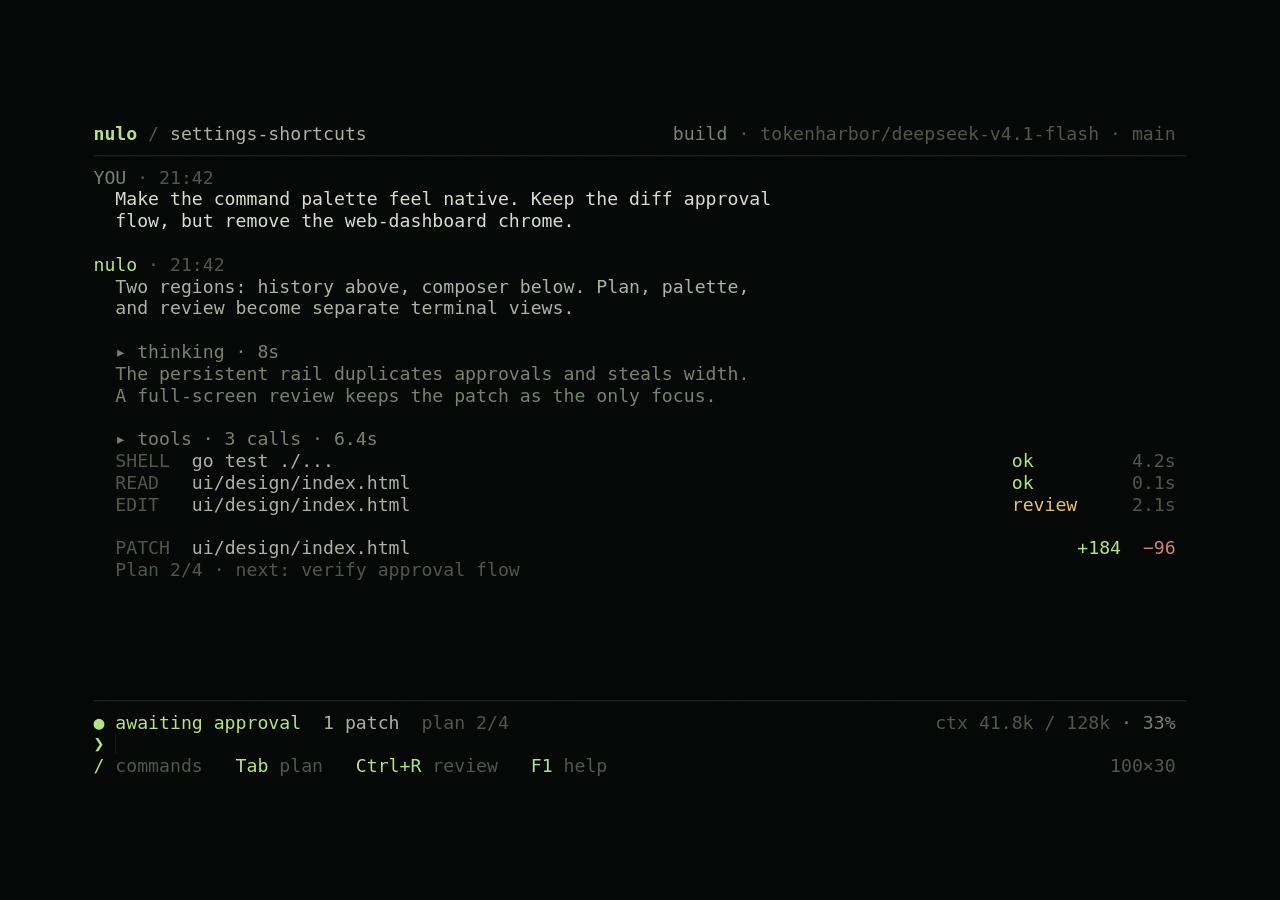
==== commit 0e3fa704: "feat(ui): 重构设置与供应商模型层级 按 nulo models.json 的 providers.<id>.models[] 结构重做原型：Settings 拆分 defaultProvid" ====
--- a/ui/design/index.html
+++ b/ui/design/index.html
@@ -1,32 +1,26 @@
 <!doctype html>
-<html lang="zh-CN">
+<html lang="en">
 <head>
 <meta charset="utf-8">
 <meta name="viewport" content="width=device-width, initial-scale=1, viewport-fit=cover">
 <meta name="color-scheme" content="dark">
-<title>nulo — command palette build</title>
+<title>nulo — 100×30 TUI</title>
 <style>
   :root {
-    --bg: #080a09;
-    --surface: #0a0d0b;
-    --surface-2: #0d110e;
-    --surface-3: #111611;
-    --ink: #e6eae1;
-    --ink-soft: #c3cab9;
-    --muted: #828b7d;
-    --faint: #566052;
-    --line: #1b211c;
-    --line-strong: #2b332c;
+    --bg: #060807;
+    --panel: #0a0d0b;
+    --ink: #d6ddcf;
+    --soft: #a8b3a2;
+    --muted: #768271;
+    --faint: #4d584a;
+    --line: #1a211b;
     --accent: #b7e08b;
-    --accent-bright: #cbf4a5;
     --accent-dim: #7da35e;
-    --accent-wash: rgba(183, 224, 139, .075);
-    --accent-line: rgba(183, 224, 139, .29);
-    --shadow: rgba(0, 0, 0, .68);
-    --mono: ui-monospace, "SFMono-Regular", "SF Mono", Menlo, Monaco, "Cascadia Mono", "Sarasa Mono SC", "Noto Sans Mono CJK SC", monospace;
-    --rail-w: 352px;
-    --topbar-min: 52px;
-    --ease: cubic-bezier(.2, .8, .2, 1);
+    --warn: #e5c07b;
+    --bad: #d27e7e;
+    --mono: "Cascadia Mono", "Sarasa Mono SC", "Noto Sans Mono CJK SC",
+            "SFMono-Regular", "SF Mono", Menlo, Monaco, Consolas, monospace;
+    --fs: clamp(9px, min(1.42vw, 2.55vh), 21px);
   }
 
   * { box-sizing: border-box; }
@@ -34,3641 +28,2367 @@
   body {
     margin: 0;
     overflow: hidden;
-    background:
-      radial-gradient(85% 58% at 22% -18%, rgba(183, 224, 139, .045), transparent 62%),
-      linear-gradient(180deg, #090b09 0%, #070908 68%, #080a09 100%);
+    background: var(--bg);
     color: var(--ink);
     font-family: var(--mono);
-    font-size: 13px;
-    line-height: 1.55;
-    -webkit-font-smoothing: antialiased;
-    text-rendering: geometricPrecision;
-  }
-
-  ::selection { color: #0b1008; background: var(--accent); }
-  button, input, textarea { font: inherit; color: inherit; }
-  button { border: 0; background: none; cursor: pointer; padding: 0; }
-  button:disabled { cursor: default; }
-  button, a, textarea, input { -webkit-tap-highlight-color: transparent; }
-  button:focus-visible, textarea:focus-visible, input:focus-visible, [tabindex]:focus-visible {
-    outline: 1px solid var(--accent);
-    outline-offset: 2px;
-  }
-  code, kbd, pre { font-family: var(--mono); }
-  kbd {
-    display: inline-flex;
-    align-items: center;
-    justify-content: center;
-    min-width: 16px;
-    height: 15px;
-    padding: 0 3px;
-    border: 1px solid var(--line-strong);
-    color: var(--faint);
-    font-size: 8px;
-    font-weight: 500;
-    line-height: 1;
-    letter-spacing: .02em;
-  }
-  [hidden] { display: none !important; }
-
-  ::-webkit-scrollbar { width: 6px; height: 6px; }
-  ::-webkit-scrollbar-track { background: transparent; }
-  ::-webkit-scrollbar-thumb { background: #293029; border: 1px solid var(--bg); }
-  ::-webkit-scrollbar-thumb:hover { background: #3a4539; }
-  * { scrollbar-width: thin; scrollbar-color: #293029 transparent; }
-
-  .sr-only {
-    position: absolute !important;
-    width: 1px; height: 1px;
-    padding: 0; margin: -1px;
-    overflow: hidden; clip: rect(0, 0, 0, 0);
-    white-space: nowrap; border: 0;
-  }
-
-  .app {
-    display: flex;
-    flex-direction: column;
-    height: 100vh;
-    height: 100dvh;
-    min-height: 0;
-    position: relative;
-  }
-
-  /* ── chrome ─────────────────────────────────────────────────────────── */
-  .topbar {
-    flex: 0 0 auto;
-    min-height: var(--topbar-min);
-    display: flex;
-    align-items: center;
-    gap: 20px;
-    padding: 0 18px;
-    border-bottom: 1px solid var(--line);
-    background: rgba(8, 10, 9, .9);
-    backdrop-filter: blur(12px);
-    position: relative;
-    z-index: 30;
-  }
-
-  .brand-group {
-    display: flex;
-    align-items: center;
-    gap: 12px;
-    min-width: 0;
-    flex: 0 0 auto;
-  }
-  .brand {
-    display: inline-flex;
-    align-items: center;
-    gap: 8px;
-    flex: 0 0 auto;
-    user-select: none;
-  }
-  .brand-mark {
-    width: 15px;
-    height: 15px;
-    display: grid;
-    grid-template-columns: 1fr 1fr;
-    grid-template-rows: 1fr 1fr;
-    gap: 2px;
-    transform: rotate(0.01deg);
-  }
-  .brand-mark i { display: block; background: var(--accent); }
-  .brand-mark i:nth-child(2),
-  .brand-mark i:nth-child(3) {
-    background: transparent;
-    box-shadow: inset 0 0 0 1px var(--accent-dim);
-  }
-  .brand-word {
-    font-size: 15px;
-    font-weight: 700;
-    letter-spacing: -.06em;
-    color: var(--ink);
-  }
-  .brand-sub {
-    margin-left: 1px;
-    padding-left: 9px;
-    border-left: 1px solid var(--line-strong);
-    color: var(--faint);
-    font-size: 8px;
-    letter-spacing: .13em;
-    text-transform: uppercase;
-  }
-  .top-divider {
-    width: 1px;
-    height: 17px;
-    background: var(--line);
-    flex: 0 0 auto;
-  }
-  .session {
-    display: flex;
-    align-items: center;
-    gap: 5px;
-    min-width: 0;
-    font-size: 11px;
-    color: var(--ink-soft);
-    white-space: nowrap;
-  }
-  .session-prefix { color: var(--accent-dim); }
-  .session-name {
-    max-width: 172px;
-    overflow: hidden;
-    text-overflow: ellipsis;
-    letter-spacing: .01em;
-  }
-
-  .meta-strip {
-    display: flex;
-    align-items: center;
-    justify-content: flex-end;
-    gap: 22px;
-    margin-left: auto;
-    min-width: 0;
-  }
-  .meta-item {
-    display: flex;
-    align-items: baseline;
-    gap: 7px;
-    min-width: 0;
-    white-space: nowrap;
-  }
-  .meta-label {
-    color: var(--faint);
-    font-size: 7.5px;
-    letter-spacing: .16em;
-  }
-  .meta-value {
-    color: var(--ink-soft);
-    font-size: 10px;
-    letter-spacing: .01em;
-  }
-  .meta-item.cwd .meta-value { color: var(--muted); }
-  .meta-item.branch .meta-value { color: var(--faint); }
-
-  .context {
-    width: 112px;
-    flex: 0 0 auto;
-    display: flex;
-    flex-direction: column;
-    gap: 4px;
-  }
-  .context-head {
-    display: flex;
-    align-items: baseline;
-    justify-content: space-between;
-    gap: 7px;
-    font-size: 7.5px;
-    letter-spacing: .12em;
-    color: var(--faint);
-    white-space: nowrap;
-  }
-  .context-head b { color: var(--ink-soft); font-weight: 500; letter-spacing: .01em; }
-  .context-track {
-    height: 3px;
-    background: #1b211b;
-    overflow: hidden;
-    position: relative;
-  }
-  .context-fill {
-    display: block;
+    font-size: var(--fs);
+    line-height: 1.2;
+  }
+
+  .stage {
+    width: 100%;
     height: 100%;
-    width: 32.6%;
-    background:
-      repeating-linear-gradient(90deg, transparent 0 8px, rgba(8, 10, 9, .85) 8px 9px),
-      var(--accent);
-    transition: width .5s var(--ease);
-  }
-
-  .top-actions {
-    display: flex;
-    align-items: center;
-    gap: 11px;
-    margin-left: 2px;
-    flex: 0 0 auto;
-  }
-  .run-status {
-    display: flex;
-    align-items: center;
-    gap: 7px;
-    min-width: 92px;
-    padding: 0 1px;
-  }
-  .status-light {
-    width: 6px;
-    height: 6px;
-    flex: 0 0 auto;
-    border-radius: 50%;
-    background: var(--accent);
-    box-shadow: 0 0 0 3px rgba(183, 224, 139, .07);
-  }
-  .run-status[data-state="running"] .status-light { animation: breathe 1.6s ease-in-out infinite; }
-  .run-status[data-state="awaiting"] .status-light {
-    background: transparent;
-    border: 1px solid var(--accent);
-    box-shadow: 0 0 0 3px rgba(183, 224, 139, .06);
-    animation: breathe 2.2s ease-in-out infinite;
-  }
-  .run-status[data-state="blocked"] .status-light {
-    background: transparent;
-    border: 1px solid var(--muted);
-    box-shadow: none;
-  }
-  .run-status[data-state="complete"] .status-light { border-radius: 1px; }
-  .run-status[data-state="idle"] .status-light { background: var(--faint); box-shadow: none; }
-  .status-copy { display: flex; flex-direction: column; gap: 1px; line-height: 1.08; }
-  .status-label {
-    color: var(--ink-soft);
-    font-size: 8px;
-    font-weight: 500;
-    letter-spacing: .13em;
-    white-space: nowrap;
-  }
-  .run-status[data-state="awaiting"] .status-label { color: var(--accent); }
-  .run-status[data-state="blocked"] .status-label { color: var(--ink); }
-  .status-detail {
-    color: var(--faint);
-    font-size: 7.5px;
-    letter-spacing: .02em;
-    white-space: nowrap;
-  }
-
-  .key-button {
-    height: 27px;
-    min-width: 31px;
-    display: inline-flex;
-    align-items: center;
-    justify-content: center;
-    gap: 4px;
-    padding: 0 7px;
-    border: 1px solid var(--line-strong);
-    color: var(--muted);
-    font-size: 9px;
-    letter-spacing: .02em;
-    transition: color .16s, border-color .16s, background .16s;
-  }
-  .key-button:hover { color: var(--accent); border-color: var(--accent-line); background: var(--accent-wash); }
-  .key-button .key-symbol { color: var(--faint); font-size: 8px; }
-  .drawer-btn { display: none; gap: 6px; padding: 0 8px; }
-  .drawer-btn b { color: var(--ink-soft); font-weight: 400; font-size: 8px; }
-
-  /* ── layout ─────────────────────────────────────────────────────────── */
-  .shell {
-    flex: 1 1 auto;
-    min-height: 0;
-    display: grid;
-    grid-template-columns: minmax(0, 1fr) var(--rail-w);
-  }
-  .workspace {
-    min-width: 0;
-    min-height: 0;
-    display: flex;
-    flex-direction: column;
-    position: relative;
-  }
-  .feed {
-    flex: 1 1 auto;
-    min-height: 0;
-    overflow-y: auto;
-    overflow-x: hidden;
-    scroll-behavior: smooth;
-    scrollbar-gutter: stable;
-  }
-  .feed-inner {
-    width: 100%;
-    max-width: 960px;
-    margin: 0 auto;
-    padding: 15px 34px 24px;
-  }
-
-  /* ── transcript ─────────────────────────────────────────────────────── */
-  .system-row {
-    display: flex;
-    align-items: center;
-    gap: 9px;
-    padding: 0 0 13px;
-    color: var(--faint);
-    font-size: 9px;
-    line-height: 1.4;
-    letter-spacing: .025em;
-    white-space: nowrap;
-    overflow: hidden;
-  }
-  .system-row .sig { color: var(--accent-dim); font-size: 11px; }
-  .system-row .sys-sep { color: #303830; }
-  .system-row .sys-right { margin-left: auto; color: #424d40; font-size: 8px; letter-spacing: .1em; }
-  .system-row .sys-strong { color: var(--muted); }
-
-  .turn {
-    position: relative;
-    padding: 15px 0 16px 26px;
-    animation: turnIn .28s var(--ease) both;
-  }
-  .turn + .turn { border-top: 1px solid var(--line); }
-  .turn-user { padding-top: 18px; padding-bottom: 17px; }
-  .turn-head {
-    display: flex;
-    align-items: center;
-    gap: 9px;
-    min-height: 14px;
-    color: var(--faint);
-    font-size: 8px;
-    line-height: 1.1;
-    letter-spacing: .12em;
-    text-transform: uppercase;
-  }
-  .speaker {
-    display: inline-flex;
-    align-items: center;
-    gap: 6px;
-    color: var(--ink-soft);
-    font-size: 8.5px;
-    font-weight: 600;
-    letter-spacing: .14em;
-  }
-  .speaker-mark {
-    color: var(--accent);
-    font-size: 12px;
-    line-height: .8;
-    font-weight: 400;
-    letter-spacing: 0;
-  }
-  .agent-sigil {
-    width: 6px;
-    height: 6px;
-    background: var(--accent);
-    display: inline-block;
-    box-shadow: 0 0 0 2px rgba(183, 224, 139, .08);
-  }
-  .turn-time { color: var(--faint); letter-spacing: .02em; font-size: 8px; }
-  .turn-route {
-    margin-left: auto;
-    color: #414b3f;
-    font-size: 7.5px;
-    letter-spacing: .08em;
-  }
-  .user-copy {
-    margin: 7px 0 0;
-    max-width: 800px;
-    color: var(--ink);
-    font-size: 13.5px;
-    line-height: 1.65;
-    letter-spacing: .003em;
-    overflow-wrap: anywhere;
-  }
-  .user-copy code,
-  .agent-copy code {
-    color: var(--accent-bright);
-    background: rgba(183, 224, 139, .045);
-    border: 1px solid rgba(183, 224, 139, .11);
-    padding: 0 3px;
-    font-size: .92em;
-    white-space: nowrap;
-  }
-  .agent-copy {
-    margin: 9px 0 0;
-    max-width: 790px;
-    min-height: 1.55em;
-    color: var(--ink-soft);
-    font-size: 12.5px;
-    line-height: 1.65;
-    overflow-wrap: anywhere;
-  }
-  .agent-copy .cursor { margin-left: 2px; }
-  .agent-followup {
-    margin: 12px 0 0;
-    padding-left: 10px;
-    border-left: 1px solid var(--line-strong);
-    color: var(--muted);
-    font-size: 11.5px;
-    line-height: 1.6;
-  }
-  .cursor {
-    display: inline-block;
-    width: 6px;
-    height: 13px;
-    margin-left: 1px;
-    vertical-align: -2px;
-    background: var(--accent);
-    animation: blink 1.05s steps(1, end) infinite;
-  }
-
-  .reasoning-toggle {
-    display: flex;
-    align-items: center;
-    gap: 7px;
-    width: 100%;
-    margin: 9px 0 0;
-    padding: 1px 0;
-    color: var(--faint);
-    font-size: 8.5px;
-    letter-spacing: .11em;
-    text-align: left;
-    user-select: none;
-  }
-  .reasoning-toggle:hover .reasoning-label { color: var(--accent); }
-  .reasoning-chevron {
-    width: 9px;
-    color: var(--faint);
-    font-size: 8px;
-    transition: transform .18s var(--ease);
-  }
-  .reasoning-toggle[aria-expanded="true"] .reasoning-chevron { transform: rotate(90deg); }
-  .reasoning-label { color: var(--muted); font-size: 8px; font-weight: 600; letter-spacing: .14em; transition: color .16s; }
-  .reasoning-time { color: #465142; letter-spacing: .025em; font-size: 8px; }
-  .reasoning-rule { height: 1px; flex: 1; background: var(--line); margin-left: 3px; }
-  .thinking-label { display: inline-flex; align-items: center; gap: 6px; color: var(--faint); }
-  .thinking-dot {
-    width: 5px; height: 5px; border: 1px solid var(--accent-dim); border-top-color: var(--accent);
-    border-radius: 50%; animation: spin .9s linear infinite;
-  }
-  .reasoning-body {
-    margin: 4px 0 2px 16px;
-    padding: 3px 0 4px 13px;
-    border-left: 1px solid var(--line-strong);
-    animation: reveal .2s var(--ease) both;
-  }
-  .reasoning-step {
-    display: grid;
-    grid-template-columns: 20px minmax(0, 1fr);
-    gap: 7px;
-    padding: 2px 0;
-    color: var(--muted);
-    font-size: 11px;
-    line-height: 1.55;
-  }
-  .reasoning-step > span { color: #495445; font-size: 8px; padding-top: 2px; }
-
-  /* ── tool activity ──────────────────────────────────────────────────── */
-  .tool-section {
-    margin-top: 12px;
-    padding: 7px 0 7px;
-    border-top: 1px solid var(--line);
-    border-bottom: 1px solid var(--line);
-  }
-  .tool-section + .tool-section { margin-top: 8px; }
-  .tool-section-head {
-    display: flex;
-    align-items: center;
-    gap: 7px;
-    padding-bottom: 4px;
-    color: var(--faint);
-    font-size: 7.5px;
-    letter-spacing: .13em;
-    line-height: 1.3;
-  }
-  .tool-pulse {
-    width: 4px; height: 4px; background: var(--accent-dim); border-radius: 50%;
-    box-shadow: 0 0 6px rgba(183, 224, 139, .35);
-  }
-  .tool-count { margin-left: auto; color: #404a3e; font-size: 7.5px; letter-spacing: .04em; }
-  .tool-list { display: flex; flex-direction: column; }
-  .tool-row {
-    display: grid;
-    grid-template-columns: 50px minmax(0, 1fr) auto 34px;
-    align-items: center;
-    gap: 10px;
-    min-height: 21px;
-    font-size: 10.5px;
-    line-height: 1.3;
-  }
-  .tool-row.is-running { color: var(--muted); }
-  .tool-kind {
-    color: var(--faint);
-    font-size: 7.5px;
-    letter-spacing: .1em;
-    text-transform: uppercase;
-  }
-  .tool-row.is-running .tool-kind { color: var(--accent-dim); }
-  .tool-cmd {
-    min-width: 0;
-    color: var(--ink-soft);
-    white-space: nowrap;
-    overflow: hidden;
-    text-overflow: ellipsis;
-    letter-spacing: -.005em;
-  }
-  .tool-state {
-    display: inline-flex;
-    align-items: center;
-    justify-content: flex-end;
-    min-width: 15px;
-    color: var(--accent);
-    font-size: 8px;
-    letter-spacing: .03em;
-  }
-  .tool-row.is-failed .tool-state { color: var(--ink); }
-  .tool-row.is-review .tool-state { color: var(--accent); letter-spacing: .08em; }
-  .tool-time {
-    color: #485244;
-    font-size: 8px;
-    text-align: right;
-    white-space: nowrap;
-  }
-  .tool-spinner {
-    width: 7px; height: 7px; border: 1px solid var(--line-strong);
-    border-top-color: var(--accent); border-radius: 50%;
-    animation: spin .75s linear infinite;
-  }
-  .tool-detail {
-    margin: 0 0 2px 50px;
-    padding-left: 9px;
-    border-left: 1px solid var(--line-strong);
-    color: #657060;
-    font-size: 9px;
-    line-height: 1.55;
-    letter-spacing: .01em;
-  }
-  .tool-detail .tree { color: #3c473a; margin-right: 5px; }
-
-  /* ── diff ───────────────────────────────────────────────────────────── */
-  .patch-wrap { margin-top: 13px; }
-  .diff-panel {
-    border: 1px solid var(--line-strong);
-    background: #090c0a;
-    transition: border-color .2s, opacity .2s;
-  }
-  .diff-panel[data-state="applied"] { border-color: var(--accent-line); }
-  .diff-panel[data-state="reverted"] { opacity: .72; }
-  .diff-panel.flash { animation: flashFrame 1.15s var(--ease); }
-  .diff-head {
-    min-height: 30px;
-    display: flex;
-    align-items: center;
-    flex-wrap: wrap;
-    gap: 8px;
-    padding: 6px 10px;
-    border-bottom: 1px solid var(--line);
-    background: var(--surface-2);
-    color: var(--faint);
-    font-size: 8px;
-    line-height: 1.2;
-  }
-  .diff-type { color: var(--accent); font-size: 7.5px; letter-spacing: .13em; }
-  .diff-file {
-    color: var(--ink-soft);
-    font-size: 10px;
-    white-space: nowrap;
-    overflow: hidden;
-    text-overflow: ellipsis;
-    max-width: 43%;
-  }
-  .diff-count { display: inline-flex; align-items: center; gap: 4px; font-size: 8px; letter-spacing: .01em; }
-  .diff-count .add { color: var(--accent); }
-  .diff-count .del { color: var(--muted); }
-  .diff-hunk { margin-left: auto; color: #465143; font-size: 7.5px; }
-  .diff-state {
-    color: var(--accent);
-    border-left: 1px solid var(--line-strong);
-    padding-left: 8px;
-    font-size: 7.5px;
-    letter-spacing: .12em;
-  }
-  .diff-panel[data-state="reverted"] .diff-state { color: var(--muted); }
-  .diff-body { overflow-x: auto; padding: 4px 0; }
-  .diff-line {
-    display: grid;
-    grid-template-columns: 44px 16px minmax(max-content, 1fr);
-    min-height: 17px;
-    line-height: 17px;
-    font-size: 10px;
-    white-space: pre;
-    border-left: 2px solid transparent;
-  }
-  .diff-line .ln {
-    padding-right: 9px;
-    border-right: 1px solid #191e19;
-    color: #3d463b;
-    text-align: right;
-    font-size: 8px;
-    user-select: none;
-  }
-  .diff-line .sign { text-align: center; color: #3d463b; font-size: 9px; user-select: none; }
-  .diff-line .code { padding-left: 7px; color: #a9b2a1; }
-  .diff-line.add { background: rgba(183, 224, 139, .052); border-left-color: var(--accent-dim); }
-  .diff-line.add .sign { color: var(--accent); }
-  .diff-line.add .code { color: #c2d5b3; }
-  .diff-line.rem { background: rgba(255, 255, 255, .014); }
-  .diff-line.rem .code { color: #6f796a; }
-  .diff-line.rem .sign { color: #6b7666; }
-  .diff-line.ctx .code { color: #7d8777; }
-  .diff-line:hover { background: rgba(255, 255, 255, .035); }
-  .diff-foot {
-    min-height: 22px;
-    display: flex;
-    align-items: center;
-    justify-content: space-between;
-    gap: 12px;
-    padding: 4px 10px;
-    border-top: 1px solid var(--line);
-    color: #434d40;
-    font-size: 7.5px;
-    letter-spacing: .035em;
-  }
-  .diff-foot .accent { color: var(--accent-dim); }
-
-  .approval-bar {
-    display: flex;
-    align-items: center;
-    gap: 10px;
-    min-height: 55px;
-    padding: 8px 10px;
-    border: 1px solid var(--accent-line);
-    border-top: 0;
-    background:
-      linear-gradient(90deg, rgba(183, 224, 139, .075), transparent 72%),
-      #0b0f0c;
-    animation: approvalIn .36s var(--ease) both;
-  }
-  .approval-signal {
-    width: 21px;
-    height: 21px;
-    flex: 0 0 auto;
     display: grid;
     place-items: center;
-    border: 1px solid var(--accent-line);
-    color: var(--accent);
-    font-size: 11px;
-    line-height: 1;
-  }
-  .approval-copy { display: flex; flex-direction: column; gap: 1px; min-width: 0; flex: 1; }
-  .approval-title { color: var(--accent); font-size: 8px; letter-spacing: .15em; line-height: 1.35; }
-  .approval-file {
-    color: var(--ink-soft);
-    font-size: 9.5px;
-    white-space: nowrap;
+    padding: 16px;
+    position: relative;
+  }
+
+  .screen {
+    width: 100ch;
+    height: 30lh;
+    max-width: calc(100vw - 32px);
     overflow: hidden;
-    text-overflow: ellipsis;
-    line-height: 1.4;
-  }
-  .approval-file b { color: var(--ink); font-weight: 500; }
-  .approval-file .muted { color: var(--faint); }
-  .approval-actions { display: flex; align-items: center; gap: 6px; flex: 0 0 auto; }
-  .btn {
-    display: inline-flex;
-    align-items: center;
-    justify-content: center;
-    gap: 7px;
-    height: 27px;
-    padding: 0 9px;
-    border: 1px solid var(--line-strong);
-    background: transparent;
-    color: var(--muted);
-    font-size: 8px;
-    letter-spacing: .1em;
-    line-height: 1;
-    transition: background .15s, border-color .15s, color .15s;
-  }
-  .btn:hover { color: var(--ink); border-color: #465245; background: rgba(255,255,255,.025); }
-  .btn.approve { background: var(--accent); border-color: var(--accent); color: #0b1008; }
-  .btn.approve:hover { background: var(--accent-bright); border-color: var(--accent-bright); color: #081006; }
-  .btn kbd { border-color: currentColor; color: currentColor; opacity: .7; height: 15px; min-width: 15px; font-size: 7.5px; }
-  .btn.approve kbd { opacity: .72; }
-  .patch-outcome {
-    display: flex;
-    align-items: center;
-    flex-wrap: wrap;
-    gap: 7px;
-    min-height: 28px;
-    padding: 5px 10px;
-    border: 1px solid var(--line);
-    border-top: 0;
-    color: var(--muted);
-    font-size: 8px;
-    letter-spacing: .06em;
-    animation: reveal .22s var(--ease) both;
-  }
-  .patch-outcome .ok { color: var(--accent); font-size: 10px; }
-  .patch-outcome .out-label { color: var(--ink-soft); letter-spacing: .11em; }
-  .patch-outcome .out-meta { color: var(--faint); letter-spacing: .01em; }
-  .patch-outcome .out-time { margin-left: auto; color: #475142; font-size: 7.5px; }
-  .patch-outcome.reverted .out-label { color: var(--muted); }
-
-  /* ── completion / plan preview / failure ───────────────────────────── */
-  .completion {
-    margin-top: 16px;
-    padding-top: 11px;
-    border-top: 1px solid var(--accent-line);
-    animation: reveal .3s var(--ease) both;
-  }
-  .completion-head {
-    display: flex;
-    align-items: center;
-    gap: 8px;
-    color: var(--accent);
-    font-size: 8px;
-    letter-spacing: .14em;
-  }
-  .completion-head .check {
-    width: 15px; height: 15px;
-    display: grid; place-items: center;
-    background: var(--accent); color: #0b1008;
-    font-size: 9px; line-height: 1;
-  }
-  .completion-head .completion-rule { flex: 1; height: 1px; background: var(--line); }
-  .completion-head .duration { color: var(--faint); font-size: 7.5px; letter-spacing: .04em; }
-  .completion p {
-    margin: 8px 0 0;
-    color: var(--ink-soft);
-    font-size: 12px;
-    line-height: 1.65;
-    max-width: 760px;
-  }
-  .completion-stats {
-    display: grid;
-    grid-template-columns: repeat(4, 1fr);
-    margin-top: 10px;
-    border-top: 1px solid var(--line);
-    border-bottom: 1px solid var(--line);
-  }
-  .completion-stat { padding: 7px 10px 7px 0; min-width: 0; }
-  .completion-stat + .completion-stat { border-left: 1px solid var(--line); padding-left: 12px; }
-  .completion-stat span { display: block; color: var(--faint); font-size: 7.5px; letter-spacing: .1em; text-transform: uppercase; }
-  .completion-stat b { display: block; margin-top: 2px; color: var(--ink-soft); font-size: 10px; font-weight: 500; white-space: nowrap; overflow: hidden; text-overflow: ellipsis; }
-  .completion-stat b.accent { color: var(--accent); }
-
-  .plan-preview {
-    margin-top: 14px;
-    border: 1px solid var(--line-strong);
-    background: #090c0a;
-    animation: reveal .3s var(--ease) both;
-  }
-  .plan-preview-head {
-    display: flex;
-    align-items: center;
-    gap: 8px;
-    padding: 7px 10px;
-    border-bottom: 1px solid var(--line);
-    color: var(--accent);
-    font-size: 8px;
-    letter-spacing: .13em;
-    background: var(--surface-2);
-  }
-  .plan-preview-head .plan-preview-meta { margin-left: auto; color: var(--faint); font-size: 7.5px; letter-spacing: .04em; }
-  .plan-preview-list { padding: 5px 10px; }
-  .plan-preview-step {
-    display: grid;
-    grid-template-columns: 25px minmax(0, 1fr) auto;
-    gap: 8px;
-    align-items: baseline;
-    padding: 4px 0;
-    border-bottom: 1px solid rgba(255,255,255,.025);
-    color: var(--muted);
-    font-size: 10.5px;
-  }
-  .plan-preview-step:last-child { border-bottom: 0; }
-  .plan-preview-step > span:first-child { color: var(--accent-dim); font-size: 8px; }
-  .plan-preview-step em { color: var(--faint); font-size: 8px; font-style: normal; letter-spacing: .03em; }
-  .plan-preview-foot {
-    display: flex;
-    align-items: center;
-    gap: 12px;
-    padding: 7px 10px;
-    border-top: 1px solid var(--line);
-    color: var(--faint);
-    font-size: 8px;
-    line-height: 1.4;
-  }
-  .plan-preview-foot > span { flex: 1; }
-  .plan-preview-foot .btn { height: 24px; flex: 0 0 auto; }
-
-  .failure-panel {
-    margin-top: 14px;
-    border: 1px solid var(--line-strong);
-    border-top: 2px solid #727d6c;
-    background:
-      repeating-linear-gradient(135deg, rgba(255, 255, 255, .018) 0, rgba(255, 255, 255, .018) 1px, transparent 1px, transparent 8px),
-      #0a0c0a;
-    animation: reveal .3s var(--ease) both;
-  }
-  .failure-head {
-    min-height: 30px;
-    display: flex;
-    align-items: center;
-    gap: 8px;
-    padding: 6px 10px;
-    border-bottom: 1px solid var(--line-strong);
-    background: rgba(255, 255, 255, .018);
-    font-size: 8px;
-    letter-spacing: .11em;
-    color: var(--muted);
-  }
-  .failure-bang {
-    display: grid;
-    place-items: center;
-    width: 16px; height: 16px;
-    border: 1px solid #697565;
-    color: var(--ink);
-    font-size: 10px;
-  }
-  .failure-head .failure-title { color: var(--ink); font-size: 8px; letter-spacing: .14em; }
-  .failure-head .failure-exit { margin-left: auto; color: var(--faint); font-size: 7.5px; letter-spacing: .03em; }
-  .failure-body { padding: 8px 11px 7px; overflow-x: auto; }
-  .failure-line {
-    display: grid;
-    grid-template-columns: 31px minmax(max-content, 1fr);
-    gap: 8px;
-    color: var(--muted);
-    font-size: 10px;
-    line-height: 1.65;
-  }
-  .failure-line .lineno { color: #4b5647; text-align: right; font-size: 8px; padding-top: 1px; }
-  .failure-line .fail-code { color: var(--ink-soft); }
-  .failure-line.dim .fail-code { color: var(--faint); }
-  .failure-foot {
-    display: flex;
-    align-items: center;
-    gap: 10px;
-    padding: 6px 10px;
-    border-top: 1px solid var(--line);
-    color: var(--faint);
-    font-size: 8px;
-    letter-spacing: .02em;
-  }
-  .failure-foot .failure-note { margin-left: auto; }
-  .failure-foot .square { width: 5px; height: 5px; border: 1px solid var(--muted); display: inline-block; }
-  .failure-foot .btn { height: 22px; margin-left: 4px; font-size: 7px; }
-
-  .system-event {
-    display: flex;
-    align-items: center;
-    gap: 8px;
-    padding: 8px 0 8px 26px;
-    border-top: 1px solid var(--line);
-    color: var(--faint);
-    font-size: 9px;
-    letter-spacing: .025em;
-    animation: reveal .22s var(--ease) both;
-  }
-  .system-event .sig { color: var(--accent-dim); }
-  .system-event strong { color: var(--muted); font-weight: 500; }
-
-  /* ── empty state ────────────────────────────────────────────────────── */
-  .empty {
-    max-width: 780px;
-    padding: clamp(34px, 10vh, 104px) 0 20px;
-    animation: turnIn .35s var(--ease) both;
-  }
-  .empty-kicker {
-    display: flex;
-    align-items: center;
-    gap: 9px;
-    color: var(--faint);
-    font-size: 8px;
-    letter-spacing: .14em;
-  }
-  .empty-kicker .live-square { width: 5px; height: 5px; background: var(--accent); box-shadow: 0 0 0 3px rgba(183,224,139,.06); }
-  .empty-kicker .kicker-line { flex: 1; height: 1px; background: var(--line); }
-  .empty-wordmark {
-    margin: 33px 0 18px;
-    color: var(--ink);
-    font-size: clamp(64px, 8.2vw, 104px);
-    font-weight: 650;
-    letter-spacing: -.095em;
-    line-height: .8;
-    user-select: none;
-  }
-  .empty-wordmark .last { color: var(--accent); }
-  .empty-title {
+    white-space: pre;
+    cursor: text;
+    outline: none;
+    user-select: text;
+  }
+
+  .row {
+    height: 1lh;
+    overflow: hidden;
+    white-space: pre;
+  }
+
+  .capture {
+    position: absolute;
+    left: 50%;
+    bottom: 2px;
+    width: 1px;
+    height: 1px;
+    opacity: 0;
+    border: 0;
+    padding: 0;
     margin: 0;
-    color: var(--ink);
-    font-size: clamp(21px, 2.6vw, 30px);
-    font-weight: 500;
-    letter-spacing: -.045em;
-    line-height: 1.3;
-  }
-  .empty-sub {
-    max-width: 520px;
-    margin: 12px 0 0;
-    color: var(--muted);
-    font-size: 11.5px;
-    line-height: 1.7;
-  }
-  .empty-suggestions { margin-top: 30px; border-top: 1px solid var(--line-strong); }
-  .empty-suggestions-head {
-    display: flex;
-    align-items: center;
-    justify-content: space-between;
-    padding: 7px 0 6px;
-    color: var(--faint);
-    font-size: 7.5px;
-    letter-spacing: .13em;
-    text-transform: uppercase;
-  }
-  .suggestion {
-    display: grid;
-    grid-template-columns: 30px minmax(0, 1fr) auto;
-    align-items: center;
-    gap: 9px;
-    width: 100%;
-    min-height: 37px;
-    padding: 6px 5px 6px 0;
-    border-top: 1px solid var(--line);
-    color: var(--ink-soft);
-    text-align: left;
-    font-size: 11.5px;
-    transition: background .15s, color .15s, padding .15s;
-  }
-  .suggestion:hover { background: var(--accent-wash); color: var(--ink); padding-left: 8px; }
-  .suggestion .sugg-index { color: var(--faint); font-size: 8px; }
-  .suggestion:hover .sugg-index { color: var(--accent-dim); }
-  .suggestion .sugg-arrow { color: var(--faint); font-size: 10px; transition: color .15s, transform .15s; }
-  .suggestion:hover .sugg-arrow { color: var(--accent); transform: translateX(2px); }
-  .empty-foot {
-    display: flex;
-    align-items: center;
-    gap: 8px;
-    margin-top: 22px;
-    color: #465142;
-    font-size: 8px;
-    letter-spacing: .04em;
-  }
-  .empty-foot .dot { color: #334032; }
-  .empty-foot .push { margin-left: auto; color: var(--faint); }
-
-  /* ── composer ───────────────────────────────────────────────────────── */
-  .composer-zone {
-    position: relative;
-    z-index: 25;
-    flex: 0 0 auto;
-    padding: 7px 0 9px;
-    border-top: 1px solid var(--line);
-    background:
-      linear-gradient(180deg, rgba(9, 12, 10, .55) 0%, #090b0a 20%, #090b0a 100%);
-  }
-  .composer {
-    width: 100%;
-    max-width: 960px;
-    margin: 0 auto;
-    padding: 0 34px;
-    position: relative;
-  }
-  .composer-meta {
-    height: 19px;
-    display: flex;
-    align-items: flex-start;
-    justify-content: space-between;
-    gap: 16px;
-    color: var(--faint);
-    font-size: 7.5px;
-    letter-spacing: .12em;
-    text-transform: uppercase;
-  }
-  .composer-meta-left { display: flex; align-items: center; gap: 9px; min-width: 0; }
-  .composer-eyebrow { color: var(--muted); }
-  .composer-context { color: #45503f; text-transform: none; letter-spacing: .015em; white-space: nowrap; overflow: hidden; text-overflow: ellipsis; }
-  .composer-context.warn { color: var(--accent-dim); }
-  .composer-hints { display: flex; align-items: center; gap: 14px; color: #414b3f; white-space: nowrap; letter-spacing: .03em; text-transform: none; }
-  .composer-hints .hint-key { color: var(--faint); }
-  .prompt-shell {
-    display: grid;
-    grid-template-columns: 29px minmax(0, 1fr);
-    border: 1px solid var(--line-strong);
-    background: #0a0d0b;
-    transition: border-color .18s, box-shadow .18s;
-  }
-  .prompt-shell:focus-within {
-    border-color: var(--accent-line);
-    box-shadow: 0 0 0 1px rgba(183, 224, 139, .045), 0 -9px 38px rgba(0, 0, 0, .16);
-  }
-  .prompt-sigil {
-    color: var(--accent);
-    font-size: 15px;
-    line-height: 1;
-    padding: 13px 0 0 11px;
-    user-select: none;
-  }
-  .prompt-input {
-    width: 100%;
-    min-height: 46px;
-    max-height: 146px;
-    margin: 0;
-    padding: 10px 12px 9px 0;
-    border: 0;
-    outline: 0 !important;
-    background: transparent;
-    color: var(--ink);
-    font-size: 13px;
-    line-height: 1.6;
-    resize: none;
-    overflow-y: auto;
-    caret-color: var(--accent);
-    scrollbar-width: thin;
-  }
-  .prompt-input::placeholder { color: #515d4d; opacity: 1; }
-  .prompt-footer {
-    grid-column: 1 / -1;
-    min-height: 31px;
-    display: flex;
-    align-items: center;
-    justify-content: space-between;
-    gap: 12px;
-    padding: 0 7px 0 10px;
-    border-top: 1px solid var(--line);
-  }
-  .mode-switch { display: flex; align-items: center; gap: 1px; height: 24px; }
-  .mode-btn {
-    height: 23px;
-    display: inline-flex;
-    align-items: center;
-    gap: 5px;
-    padding: 0 7px;
-    color: var(--faint);
-    font-size: 8px;
-    letter-spacing: .1em;
-    transition: color .15s, background .15s;
-  }
-  .mode-btn:hover { color: var(--muted); }
-  .mode-btn[aria-pressed="true"] { color: var(--accent); background: var(--accent-wash); }
-  .mode-glyph { color: currentColor; font-size: 7px; }
-  .mode-btn:disabled { opacity: .48; }
-  .prompt-actions { display: flex; align-items: center; gap: 12px; }
-  .approval-mode {
-    display: inline-flex;
-    align-items: center;
-    gap: 6px;
-    color: #46513f;
-    font-size: 7.5px;
-    letter-spacing: .09em;
-    white-space: nowrap;
-  }
-  .approval-mode .tiny-dot { width: 4px; height: 4px; border: 1px solid var(--accent-dim); border-radius: 50%; }
-  .send-btn {
-    height: 23px;
-    display: inline-flex;
-    align-items: center;
-    gap: 7px;
-    padding: 0 8px;
-    border: 1px solid var(--line-strong);
-    color: var(--ink-soft);
-    font-size: 8px;
-    letter-spacing: .1em;
-    transition: background .15s, border-color .15s, color .15s, opacity .15s;
-  }
-  .send-btn:hover:not(:disabled) { background: var(--accent); border-color: var(--accent); color: #0b1008; }
-  .send-btn:hover:not(:disabled) kbd { border-color: #0b1008; color: #0b1008; }
-  .send-btn:disabled { opacity: .36; }
-  .send-btn .send-arrow { font-size: 11px; line-height: 1; color: var(--accent-dim); }
-  .send-btn:hover:not(:disabled) .send-arrow { color: #0b1008; }
-  .send-btn .mini-spinner { width: 7px; height: 7px; border: 1px solid var(--line-strong); border-top-color: var(--accent); border-radius: 50%; animation: spin .8s linear infinite; }
-  .send-btn .send-label { white-space: nowrap; }
-
-  .completion-pop {
-    position: absolute;
-    z-index: 45;
-    left: 50%;
-    bottom: calc(100% - 1px);
+    pointer-events: none;
     transform: translateX(-50%);
-    width: min(calc(100% - 68px), 892px);
-    border: 1px solid var(--line-strong);
-    background: #0b0f0c;
-    box-shadow: 0 -18px 60px rgba(0, 0, 0, .62), 0 0 0 1px rgba(183, 224, 139, .025);
-    animation: popIn .16s var(--ease) both;
-  }
-  .completion-pop .completion-head {
-    display: flex;
-    align-items: center;
-    justify-content: space-between;
-    gap: 12px;
-    padding: 7px 10px;
-    border-bottom: 1px solid var(--line);
-    color: var(--faint);
-    font-size: 7.5px;
-    letter-spacing: .13em;
-    text-transform: uppercase;
-    background: var(--surface-2);
-  }
-  .completion-pop .completion-head strong { color: var(--ink-soft); font-weight: 500; }
-  .completion-pop .completion-head .completion-hint { display: inline-flex; align-items: center; gap: 8px; color: #465142; letter-spacing: .025em; text-transform: none; font-size: 7.5px; white-space: nowrap; }
-  .completion-pop .completion-head .completion-hint > span { display: inline-flex; align-items: center; gap: 2px; }
-  .completion-pop .completion-head .completion-hint kbd { margin: 0 1px; }
-  .completion-items { max-height: 248px; overflow-y: auto; padding: 3px 0; }
-  .completion-item {
-    display: grid;
-    grid-template-columns: 25px minmax(0, 1fr) auto;
-    align-items: center;
-    gap: 8px;
-    width: 100%;
-    min-height: 35px;
-    padding: 5px 10px 5px 12px;
-    border-left: 1px solid transparent;
-    text-align: left;
-    transition: background .12s, border-color .12s;
-  }
-  .completion-item:hover { background: rgba(255,255,255,.022); }
-  .completion-item.is-active { background: var(--accent-wash); border-left-color: var(--accent); }
-  .ci-mark { color: var(--accent-dim); font-size: 10px; }
-  .completion-item.is-active .ci-mark { color: var(--accent); }
-  .ci-main { display: flex; align-items: baseline; gap: 9px; min-width: 0; }
-  .ci-title { color: var(--ink-soft); font-size: 10.5px; white-space: nowrap; }
-  .completion-item.is-active .ci-title { color: var(--accent-bright); }
-  .ci-desc { color: var(--faint); font-size: 9px; white-space: nowrap; overflow: hidden; text-overflow: ellipsis; }
-  .ci-key { color: #45503f; font-size: 7.5px; letter-spacing: .04em; border: 1px solid var(--line); padding: 1px 4px; }
-  .completion-empty { padding: 17px 12px; color: var(--faint); font-size: 9.5px; }
-  .completion-foot {
-    display: flex;
-    align-items: center;
-    justify-content: space-between;
-    gap: 12px;
-    min-height: 24px;
-    padding: 4px 10px;
-    border-top: 1px solid var(--line);
-    color: #414b3f;
-    font-size: 7.5px;
-    letter-spacing: .02em;
-  }
-  .completion-foot .accent { color: var(--accent-dim); }
-
-  /* ── plan rail ──────────────────────────────────────────────────────── */
-  .rail {
-    min-width: 0;
-    min-height: 0;
-    display: flex;
-    flex-direction: column;
-    border-left: 1px solid var(--line);
-    background:
-      linear-gradient(180deg, rgba(183, 224, 139, .022), transparent 22%),
-      #090c0a;
-    position: relative;
-    z-index: 18;
-  }
-  .rail-scroll {
-    flex: 1;
-    min-height: 0;
-    overflow-y: auto;
-    padding: 17px 17px 16px;
-    display: flex;
-    flex-direction: column;
-  }
-  .rail-head {
-    display: flex;
-    align-items: center;
-    gap: 8px;
-    min-height: 16px;
-    color: var(--faint);
-    font-size: 8px;
-    letter-spacing: .15em;
-    text-transform: uppercase;
-  }
-  .rail-head .eyebrow { color: var(--ink-soft); font-weight: 600; }
-  .rail-head .rail-state { margin-left: 4px; color: var(--accent-dim); font-size: 7.5px; letter-spacing: .09em; }
-  .rail-head .rail-state[data-tone="muted"] { color: var(--muted); }
-  .rail-head .rail-state[data-tone="blocked"] { color: var(--ink-soft); }
-  .rail-head-right { margin-left: auto; display: flex; align-items: center; gap: 8px; }
-  .plan-fraction { color: var(--ink-soft); font-size: 9px; letter-spacing: .03em; }
-  .plan-fraction span { color: var(--faint); }
-  .rail-close {
-    display: none;
-    width: 24px; height: 24px;
-    align-items: center; justify-content: center;
-    border: 1px solid var(--line-strong);
-    color: var(--muted);
-    font-size: 13px;
-    line-height: 1;
-  }
-  .rail-close:hover { color: var(--accent); border-color: var(--accent-line); }
-  .plan-name {
-    margin-top: 11px;
-    color: var(--ink);
-    font-size: 12.5px;
-    line-height: 1.4;
-    letter-spacing: -.01em;
-    overflow-wrap: anywhere;
-  }
-  .plan-progress {
-    height: 2px;
-    margin-top: 9px;
-    background: #1c231c;
-    overflow: hidden;
-  }
-  .plan-progress i { display: block; height: 100%; width: 50%; background: var(--accent-dim); transition: width .5s var(--ease); }
-  .plan-list { margin: 10px 0 0; padding: 0; list-style: none; }
-  .plan-item {
-    position: relative;
-    display: grid;
-    grid-template-columns: 23px minmax(0, 1fr);
-    gap: 7px;
-    padding: 6px 0;
-    border-bottom: 1px solid rgba(255, 255, 255, .022);
-  }
-  .plan-item:last-child { border-bottom: 0; }
-  .plan-item::after {
-    content: "";
-    position: absolute;
-    right: 0; top: 11px; bottom: 11px;
-    width: 1px;
-    background: transparent;
-  }
-  .plan-item.active::after { background: var(--accent); opacity: .65; }
-  .plan-number { padding-top: 1px; color: #465141; font-size: 8px; letter-spacing: .04em; white-space: nowrap; }
-  .plan-item.done .plan-number { color: var(--accent-dim); }
-  .plan-item.active .plan-number { color: var(--accent); }
-  .plan-item.failed .plan-number { color: var(--muted); }
-  .plan-copy { min-width: 0; }
-  .plan-title { display: block; color: var(--ink-soft); font-size: 10.5px; line-height: 1.45; overflow-wrap: anywhere; }
-  .plan-item.done .plan-title { color: #727c6e; }
-  .plan-item.active .plan-title { color: var(--ink); }
-  .plan-item.failed .plan-title { color: var(--ink-soft); }
-  .plan-note { display: block; margin-top: 1px; color: #4a5547; font-size: 8px; line-height: 1.45; letter-spacing: .015em; white-space: nowrap; overflow: hidden; text-overflow: ellipsis; }
-  .plan-item.active .plan-note { color: var(--accent-dim); }
-  .plan-item.failed .plan-note { color: var(--muted); }
-  .plan-void {
-    padding: 30px 0 22px;
-    text-align: left;
-  }
-  .plan-void .void-glyph { color: var(--line-strong); font-size: 25px; line-height: 1; }
-  .plan-void p { margin: 9px 0 0; color: var(--muted); font-size: 11px; }
-  .plan-void span { display: block; margin-top: 3px; color: var(--faint); font-size: 9px; line-height: 1.5; }
-
-  .rail-section { margin-top: 18px; }
-  .rail-section-head {
-    display: flex;
-    align-items: center;
-    gap: 7px;
-    padding-bottom: 6px;
-    border-bottom: 1px solid var(--line);
-    color: var(--faint);
-    font-size: 7.5px;
-    letter-spacing: .14em;
-    text-transform: uppercase;
-  }
-  .rail-section-head .section-count { color: #465040; font-size: 7.5px; letter-spacing: .02em; }
-  .rail-section-head .section-count.has-items { color: var(--accent-dim); }
-  .file-list { padding-top: 3px; }
-  .file-row {
-    display: grid;
-    grid-template-columns: 17px minmax(0, 1fr) auto;
-    align-items: baseline;
-    gap: 7px;
-    min-height: 26px;
-    padding: 4px 0;
-    border-bottom: 1px solid rgba(255,255,255,.018);
-  }
-  .file-row:last-child { border-bottom: 0; }
-  .file-mark { color: var(--accent-dim); font-size: 8px; text-align: center; }
-  .file-row.pending .file-mark { color: var(--accent); }
-  .file-row.pending .file-name { color: var(--muted); }
-  .file-name {
-    min-width: 0;
-    color: var(--ink-soft);
-    font-size: 9.5px;
-    line-height: 1.4;
-    white-space: nowrap;
-    overflow: hidden;
-    text-overflow: ellipsis;
-  }
-  .file-dir { color: #4c5748; }
-  .file-base { color: var(--ink-soft); }
-  .file-row.pending .file-base { color: var(--muted); }
-  .file-stats { color: var(--accent-dim); font-size: 8px; white-space: nowrap; }
-  .file-stats .minus { color: #657161; margin-left: 3px; }
-  .rail-empty-row { color: #465142; font-size: 9px; line-height: 1.6; padding: 7px 0 4px; }
-  .rail-empty-row .empty-mark { color: var(--line-strong); margin-right: 6px; }
-
-  .queue-card { margin-top: 8px; border: 1px solid var(--accent-line); background: rgba(183, 224, 139, .025); }
-  .queue-topline {
-    display: flex;
-    align-items: center;
-    gap: 7px;
-    padding: 5px 7px;
-    border-bottom: 1px solid rgba(183, 224, 139, .11);
-    font-size: 7.5px;
-    letter-spacing: .1em;
-  }
-  .queue-id { color: var(--accent-dim); }
-  .queue-state { color: var(--accent); margin-left: auto; }
-  .queue-file {
-    display: block;
-    width: 100%;
-    padding: 7px 7px 2px;
-    color: var(--ink-soft);
-    text-align: left;
-    font-size: 9.5px;
-    line-height: 1.45;
-    white-space: nowrap;
-    overflow: hidden;
-    text-overflow: ellipsis;
-  }
-  .queue-file:hover { color: var(--accent-bright); }
-  .queue-file b { color: var(--ink); font-weight: 500; }
-  .queue-meta { padding: 0 7px 7px; color: var(--faint); font-size: 8px; }
-  .queue-actions { display: grid; grid-template-columns: 1fr 1fr; border-top: 1px solid rgba(183, 224, 139, .13); }
-  .queue-actions .btn { height: 26px; border: 0; border-radius: 0; font-size: 7.5px; }
-  .queue-actions .btn:first-child { border-right: 1px solid rgba(183, 224, 139, .13); color: var(--muted); }
-  .queue-actions .btn.approve { background: var(--accent); color: #0b1008; }
-  .queue-empty {
-    display: flex;
-    align-items: center;
-    gap: 7px;
-    margin-top: 8px;
-    padding: 7px;
-    border: 1px solid var(--line);
-    color: var(--muted);
-    font-size: 9px;
-  }
-  .queue-empty .queue-check { color: var(--accent); font-size: 10px; }
-  .queue-note { margin: 5px 1px 0; color: #485244; font-size: 8px; line-height: 1.55; }
-  .queue-note.warn { color: var(--muted); }
-  .rail-session {
-    margin-top: auto;
-    padding-top: 20px;
-  }
-  .rail-session-lines { padding-top: 3px; }
-  .session-line {
-    display: flex;
-    align-items: baseline;
-    justify-content: space-between;
-    gap: 12px;
-    min-height: 22px;
-    padding: 4px 0;
-    border-bottom: 1px solid rgba(255, 255, 255, .018);
-    font-size: 8.5px;
-    line-height: 1.4;
-  }
-  .session-line:last-child { border-bottom: 0; }
-  .session-line span { color: #586253; letter-spacing: .04em; }
-  .session-line b { color: var(--muted); font-weight: 400; text-align: right; overflow: hidden; text-overflow: ellipsis; white-space: nowrap; }
-  .session-line b.accent { color: var(--accent-dim); }
-  .rail-bottom {
-    flex: 0 0 auto;
-    min-height: 33px;
-    display: flex;
-    align-items: center;
-    justify-content: space-between;
-    gap: 10px;
-    padding: 0 17px;
-    border-top: 1px solid var(--line);
-    color: #414b3e;
-    font-size: 7.5px;
-    letter-spacing: .035em;
-  }
-  .rail-keyline { display: inline-flex; align-items: center; gap: 6px; }
-  .rail-keyline kbd { height: 14px; min-width: 20px; font-size: 7px; }
-  .rail-atomic { color: #3d473a; }
-  .rail-atomic::before { content: ""; display: inline-block; width: 4px; height: 4px; margin-right: 5px; border: 1px solid #4c5848; vertical-align: 1px; }
-
-  .drawer-scrim {
-    display: none;
-    position: fixed;
-    inset: 0;
-    z-index: 55;
-    background: rgba(3, 5, 4, .64);
-    backdrop-filter: blur(2px);
-  }
-
-  /* ── command palette overlay ────────────────────────────────────────── */
-  .overlay {
-    position: fixed;
-    inset: 0;
-    z-index: 100;
-    display: flex;
-    align-items: flex-start;
-    justify-content: center;
-    padding: min(13vh, 115px) 16px 20px;
-    background: rgba(4, 6, 5, .73);
-    backdrop-filter: blur(4px);
-    animation: overlayIn .15s ease both;
-  }
-  .palette {
-    width: min(620px, calc(100vw - 32px));
-    max-height: min(78vh, 680px);
-    display: flex;
-    flex-direction: column;
-    border: 1px solid var(--line-strong);
-    background: #0b0e0c;
-    box-shadow: 0 28px 100px rgba(0, 0, 0, .76), 0 0 0 1px rgba(183, 224, 139, .035);
-    animation: paletteIn .22s var(--ease) both;
-  }
-  .palette-head {
-    display: flex;
-    align-items: center;
-    gap: 8px;
-    min-height: 33px;
-    padding: 0 10px;
-    border-bottom: 1px solid var(--line);
-    color: var(--faint);
-    font-size: 7.5px;
-    letter-spacing: .14em;
-    text-transform: uppercase;
-  }
-  .palette-head .palette-brand { color: var(--ink-soft); }
-  .palette-head .palette-sep { color: var(--line-strong); }
-  .palette-head .palette-mode { color: var(--accent-dim); }
-  .palette-head .palette-mode::before { content: "·"; margin-right: 8px; color: var(--line-strong); }
-  .palette-close {
-    margin-left: auto;
-    width: 22px;
-    height: 22px;
-    display: grid;
-    place-items: center;
-    color: var(--faint);
-    border: 1px solid transparent;
-    font-size: 13px;
-  }
-  .palette-close:hover { color: var(--accent); border-color: var(--line-strong); }
-  .palette-search {
-    display: flex;
-    align-items: center;
-    gap: 9px;
-    padding: 0 11px;
-    min-height: 51px;
-    border-bottom: 1px solid var(--line);
-  }
-  .palette-search .search-glyph { color: var(--accent); font-size: 14px; }
-  .palette-input {
-    flex: 1;
-    min-width: 0;
-    border: 0;
-    outline: 0 !important;
-    background: transparent;
-    color: var(--ink);
-    font-size: 14px;
-    letter-spacing: .005em;
-    caret-color: var(--accent);
-  }
-  .palette-input::placeholder { color: #4c5848; }
-  .palette-count { color: #495445; font-size: 8px; letter-spacing: .02em; white-space: nowrap; }
-  .palette-list {
-    min-height: 120px;
-    overflow-y: auto;
-    padding: 4px 0 5px;
-    scrollbar-gutter: stable;
-  }
-  .palette-group {
-    padding: 7px 12px 4px;
-    color: #414b3f;
-    font-size: 7px;
-    letter-spacing: .16em;
-    text-transform: uppercase;
-  }
-  .palette-item {
-    display: grid;
-    grid-template-columns: 22px minmax(0, 1fr) auto;
-    align-items: center;
-    gap: 8px;
-    width: 100%;
-    min-height: 42px;
-    padding: 5px 12px 5px 13px;
-    border-left: 2px solid transparent;
-    text-align: left;
-    transition: background .1s, border-color .1s;
-  }
-  .palette-item:hover { background: rgba(255,255,255,.022); }
-  .palette-item.is-selected { border-left-color: var(--accent); background: var(--accent-wash); }
-  .palette-glyph { color: var(--faint); font-size: 10px; text-align: center; }
-  .palette-item.is-selected .palette-glyph { color: var(--accent); }
-  .palette-item-main { min-width: 0; display: flex; flex-direction: column; gap: 2px; }
-  .palette-item-label { color: var(--ink-soft); font-size: 11px; line-height: 1.35; }
-  .palette-item.is-selected .palette-item-label { color: var(--accent-bright); }
-  .palette-item-desc { color: var(--faint); font-size: 8.5px; line-height: 1.35; white-space: nowrap; overflow: hidden; text-overflow: ellipsis; }
-  .palette-item-key {
-    color: #465142;
-    font-size: 7.5px;
-    border: 1px solid var(--line);
-    padding: 1px 5px;
-    white-space: nowrap;
-  }
-  .palette-no-results { padding: 27px 13px; color: var(--faint); font-size: 10px; }
-  .palette-no-results b { color: var(--muted); font-weight: 400; }
-  .palette-foot {
-    display: flex;
-    align-items: center;
-    gap: 14px;
-    min-height: 30px;
-    padding: 0 11px;
-    border-top: 1px solid var(--line);
-    color: #414b3f;
-    font-size: 7.5px;
-    white-space: nowrap;
-  }
-  .palette-foot .keyline { display: inline-flex; align-items: center; gap: 5px; }
-  .palette-foot .palette-wordmark { margin-left: auto; color: #414b3f; letter-spacing: .05em; }
-  .palette-foot .palette-wordmark b { color: var(--accent-dim); font-weight: 500; }
-
-  /* ── toasts ─────────────────────────────────────────────────────────── */
-  .toast-stack {
-    position: fixed;
-    right: 18px;
-    bottom: 126px;
-    z-index: 120;
-    width: max-content;
-    max-width: min(calc(var(--rail-w) - 36px), 520px);
-    display: flex;
-    flex-direction: column;
-    align-items: flex-end;
-    gap: 5px;
-    pointer-events: none;
-  }
-  .toast {
-    display: flex;
-    align-items: center;
-    gap: 8px;
-    min-height: 30px;
-    padding: 6px 10px;
-    border: 1px solid var(--line-strong);
-    background: #101510;
-    color: var(--ink-soft);
-    font-size: 9.5px;
-    line-height: 1.4;
-    box-shadow: 0 8px 34px rgba(0, 0, 0, .48);
-    animation: toastIn .22s var(--ease) both;
-  }
-  .toast .toast-mark { color: var(--accent); font-size: 10px; }
-  .toast[data-tone="muted"] .toast-mark { color: var(--muted); }
-  .toast.is-leaving { animation: toastOut .18s ease both; }
-
-  /* ── responsive ─────────────────────────────────────────────────────── */
-  @media (max-width: 1260px) {
-    :root { --rail-w: 326px; }
-    .meta-strip { gap: 15px; }
-    .meta-item.branch { display: none; }
-    .feed-inner, .composer { padding-left: 27px; padding-right: 27px; }
-    .completion-pop { width: min(calc(100% - 54px), 892px); }
-  }
-  @media (max-width: 1120px) {
-    .meta-item .meta-label { display: none; }
-    .meta-strip { gap: 17px; }
-    .context { width: 96px; }
-    .brand-group { gap: 9px; }
-    .session-name { max-width: 130px; }
-    .topbar { gap: 13px; }
-    .top-actions { gap: 8px; }
-  }
-  @media (max-width: 980px) {
-    .shell { grid-template-columns: minmax(0, 1fr); }
-    .rail {
-      position: fixed;
-      top: 0;
-      right: 0;
-      bottom: 0;
-      width: min(370px, 92vw);
-      transform: translateX(103%);
-      transition: transform .28s var(--ease);
-      box-shadow: -32px 0 90px rgba(0, 0, 0, .72);
-      z-index: 60;
-    }
-    .drawer-open .rail { transform: translateX(0); }
-    .drawer-open .drawer-scrim { display: block; }
-    .rail-close { display: inline-flex; }
-    .drawer-btn { display: inline-flex; }
-    .feed-inner, .composer { max-width: 860px; padding-left: 28px; padding-right: 28px; }
-    .completion-pop { width: min(calc(100% - 56px), 892px); }
-    .toast-stack {
-      left: 50%;
-      right: auto;
-      top: 78px;
-      bottom: auto;
-      transform: translateX(-50%);
-      align-items: center;
-      max-width: calc(100vw - 24px);
-    }
-  }
-  @media (max-width: 760px) {
-    .topbar {
-      flex-wrap: wrap;
-      gap: 6px 12px;
-      padding: 8px 12px 7px;
-      min-height: 0;
-    }
-    .brand-group { flex: 1 1 auto; }
-    .brand-sub { display: none; }
-    .session-name { max-width: 120px; }
-    .top-divider { height: 15px; }
-    .meta-strip {
-      order: 3;
-      flex-basis: 100%;
-      justify-content: space-between;
-      gap: 12px;
-      margin-left: 0;
-      padding-top: 7px;
-      border-top: 1px solid var(--line);
-    }
-    .meta-label { display: none; }
-    .meta-value { font-size: 9px; }
-    .meta-item.cwd .meta-value { max-width: 102px; overflow: hidden; text-overflow: ellipsis; }
-    .context { width: 92px; gap: 3px; }
-    .context-head { font-size: 7px; }
-    .context-head b { font-size: 8px; letter-spacing: .02em; }
-    .top-actions { gap: 7px; margin-left: auto; }
-    .run-status { min-width: 0; gap: 5px; }
-    .status-label { font-size: 7.5px; letter-spacing: .08em; }
-    .status-detail { display: none; }
-    .key-button { height: 25px; }
-    .drawer-btn { padding: 0 6px; gap: 5px; }
-    .drawer-btn .drawer-word { display: none; }
-    .drawer-glyph { color: var(--accent-dim); font-size: 10px; line-height: 1; }
-    .feed-inner { padding: 12px 14px 19px; }
-    .composer { padding: 0 12px; }
-    .composer-zone { padding: 6px 0 max(8px, env(safe-area-inset-bottom)); }
-    .composer-meta { height: 18px; gap: 8px; }
-    .composer-hints { gap: 9px; }
-    .composer-hints .hint-extra { display: none; }
-    .prompt-shell { grid-template-columns: 23px minmax(0, 1fr); }
-    .prompt-sigil { padding-left: 8px; font-size: 13px; padding-top: 12px; }
-    .prompt-input { padding: 9px 8px 8px 0; font-size: 12.5px; min-height: 43px; }
-    .prompt-footer { padding-left: 6px; padding-right: 5px; }
-    .mode-btn { padding: 0 6px; }
-    .send-btn { padding: 0 6px; gap: 5px; }
-    .approval-mode { display: none; }
-    .prompt-actions { gap: 7px; }
-    .completion-pop { width: calc(100% - 24px); bottom: calc(100% - 1px); }
-    .completion-pop .completion-head { padding: 6px 8px; }
-    .completion-pop .completion-head .completion-hint { font-size: 7px; }
-    .ci-main { flex-direction: column; align-items: flex-start; gap: 0; }
-    .ci-desc { max-width: 100%; }
-    .completion-item { min-height: 38px; padding-left: 9px; }
-    .toast { font-size: 9px; }
-
-    .system-row { gap: 7px; font-size: 8px; }
-    .system-row .sys-base, .system-row .sys-base-sep { display: none; }
-    .system-row .sys-right { display: none; }
-    .turn { padding-left: 19px; }
-    .turn-head { gap: 7px; }
-    .turn-route { font-size: 7px; }
-    .user-copy { font-size: 12.5px; line-height: 1.65; }
-    .agent-copy { font-size: 12px; }
-    .reasoning-body { margin-left: 11px; }
-    .diff-head { flex-wrap: wrap; gap: 5px 7px; padding: 6px 8px; }
-    .diff-file { max-width: 55%; font-size: 9.5px; }
-    .diff-hunk { order: 4; width: 100%; margin-left: 0; color: #3f4a3c; }
-    .diff-state { margin-left: auto; }
-    .diff-line { grid-template-columns: 35px 14px minmax(max-content, 1fr); font-size: 9.5px; }
-    .diff-line .ln { padding-right: 6px; font-size: 7.5px; }
-    .diff-line .code { padding-left: 5px; }
-    .diff-foot { font-size: 7px; }
-    .approval-bar { flex-wrap: wrap; align-items: flex-start; gap: 8px; padding: 8px; }
-    .approval-copy { flex-basis: calc(100% - 31px); }
-    .approval-actions { width: 100%; justify-content: flex-end; }
-    .approval-actions .btn { height: 28px; }
-    .patch-outcome { font-size: 7.5px; }
-    .patch-outcome .out-time { margin-left: 0; }
-    .completion-stats { grid-template-columns: 1fr 1fr; }
-    .completion-stat:nth-child(3) { border-left: 0; border-top: 1px solid var(--line); }
-    .completion-stat:nth-child(4) { border-top: 1px solid var(--line); }
-    .plan-preview-step { grid-template-columns: 22px minmax(0, 1fr); }
-    .plan-preview-step em { grid-column: 2; }
-    .plan-preview-foot { flex-wrap: wrap; }
-    .plan-preview-foot > span { flex-basis: 100%; }
-    .failure-line { font-size: 9px; }
-    .failure-line { grid-template-columns: 26px minmax(max-content, 1fr); }
-    .empty { padding-top: clamp(26px, 8vh, 70px); }
-    .empty-title { font-size: 22px; }
-    .empty-wordmark { margin-top: 26px; }
-    .empty-sub { font-size: 11px; }
-
-    .overlay { padding-top: 8vh; padding-left: 12px; padding-right: 12px; }
-    .palette { width: 100%; max-height: 80vh; }
-    .palette-head { min-height: 31px; }
-    .palette-search { min-height: 47px; }
-    .palette-item { min-height: 44px; }
-    .palette-foot { gap: 9px; font-size: 7px; }
-    .palette-foot .foot-extra { display: none; }
-    .rail-scroll { padding: 16px 16px 14px; }
-    .rail-bottom { padding: 0 16px; }
-  }
-  @media (max-width: 430px) {
-    .topbar { gap: 5px 9px; }
-    .brand-word { font-size: 14px; }
-    .brand-mark { width: 13px; height: 13px; }
-    .session { font-size: 10px; gap: 3px; }
-    .session-name { max-width: 72px; }
-    .top-actions { gap: 5px; }
-    .status-copy { gap: 0; }
-    .status-label { font-size: 7px; }
-    .key-button { min-width: 28px; height: 24px; padding: 0 5px; font-size: 8px; }
-    .drawer-btn { height: 24px; min-width: 42px; }
-    .meta-strip { gap: 8px; }
-    .meta-value { font-size: 8.5px; }
-    .meta-item.cwd .meta-value { max-width: 68px; }
-    .context { width: 79px; }
-    .context-head { font-size: 6.5px; }
-    .context-head b { font-size: 7.5px; }
-    .composer-hints { display: none; }
-    .prompt-footer { gap: 4px; }
-    .mode-btn { font-size: 7.5px; padding: 0 5px; }
-    .send-btn { font-size: 7.5px; padding: 0 5px; }
-    .send-btn .send-arrow { font-size: 10px; }
-    .empty-wordmark { font-size: 66px; }
-    .empty-foot { flex-wrap: wrap; gap: 4px 7px; }
-    .empty-foot .push { width: 100%; margin-left: 0; }
-    .suggestion { font-size: 11px; }
-    .palette-item-desc { max-width: 240px; }
+  }
+
+  .bold { font-weight: 700; }
+  .accent { color: var(--accent); }
+  .accent-dim { color: var(--accent-dim); }
+  .ink { color: var(--ink); }
+  .soft { color: var(--soft); }
+  .muted { color: var(--muted); }
+  .dim { color: var(--muted); }
+  .faint { color: var(--faint); }
+  .rule { color: var(--line); }
+  .kind { color: var(--faint); }
+  .warn { color: var(--warn); }
+  .bad { color: var(--bad); }
+  .add { color: var(--accent); }
+  .del { color: var(--bad); }
+  .rem { color: #b18b8b; }
+  .ctx { color: #8b9784; }
+  .ln { color: #465143; }
+  .hunk { color: var(--accent-dim); }
+  .underlay { color: #2c352a; }
+  .panel { background: var(--panel); }
+  .frame { color: #485444; }
+  .frame-title { color: var(--accent-dim); }
+  .key { color: var(--accent); }
+  .cursor {
+    color: var(--bg);
+    background: var(--accent);
+    animation: blink 1.1s steps(1, end) infinite;
+  }
+  .selected { background: #172015; }
+
+  @keyframes blink {
+    0%, 49% { opacity: 1; }
+    50%, 100% { opacity: 0; }
+  }
+
+  @media (max-width: 680px) {
+    :root { --fs: 8.5px; }
+    .stage { padding: 6px; }
+    .screen { max-width: calc(100vw - 12px); }
   }
 
   @media (prefers-reduced-motion: reduce) {
-    *, *::before, *::after {
-      animation-duration: .01ms !important;
-      animation-iteration-count: 1 !important;
-      transition-duration: .01ms !important;
-      scroll-behavior: auto !important;
-    }
-  }
-
-  @keyframes blink { 0%, 48% { opacity: 1; } 49%, 100% { opacity: 0; } }
-  @keyframes spin { to { transform: rotate(360deg); } }
-  @keyframes breathe { 0%, 100% { opacity: 1; } 50% { opacity: .36; } }
-  @keyframes turnIn { from { opacity: 0; transform: translateY(4px); } to { opacity: 1; transform: none; } }
-  @keyframes reveal { from { opacity: 0; transform: translateY(2px); } to { opacity: 1; transform: none; } }
-  @keyframes approvalIn { from { opacity: 0; transform: translateY(-3px); } to { opacity: 1; transform: none; } }
-  @keyframes flashFrame { 0% { border-color: var(--accent); box-shadow: 0 0 0 2px rgba(183,224,139,.10); } 100% { border-color: var(--line-strong); box-shadow: none; } }
-  @keyframes toastIn { from { opacity: 0; transform: translateY(5px); } to { opacity: 1; transform: none; } }
-  @keyframes toastOut { to { opacity: 0; transform: translateY(4px); } }
-  @keyframes overlayIn { from { opacity: 0; } to { opacity: 1; } }
-  @keyframes paletteIn { from { opacity: 0; transform: translateY(-7px) scale(.993); } to { opacity: 1; transform: none; } }
-  @keyframes popIn { from { opacity: 0; transform: translateX(-50%) translateY(4px); } to { opacity: 1; transform: translateX(-50%) translateY(0); } }
+    .cursor { animation: none; }
+  }
 </style>
 </head>
 <body>
-<div class="app" id="app">
-  <header class="topbar">
-    <div class="brand-group">
-      <div class="brand" aria-label="nulo">
-        <span class="brand-mark" aria-hidden="true"><i></i><i></i><i></i><i></i></span>
-        <span class="brand-word">nulo</span>
-        <span class="brand-sub" id="brandMode">/ build</span>
-      </div>
-      <span class="top-divider" aria-hidden="true"></span>
-      <div class="session" title="Session name">
-        <span class="session-prefix" aria-hidden="true">#</span>
-        <span class="session-name" id="sessionName">settings-shortcuts</span>
-      </div>
-    </div>
-
-    <div class="meta-strip" aria-label="Session details">
-      <div class="meta-item model">
-        <span class="meta-label">MODEL</span>
-        <span class="meta-value">grok-code-fast-1</span>
-      </div>
-      <div class="meta-item cwd">
-        <span class="meta-label">CWD</span>
-        <span class="meta-value" title="/Users/crazy/Downloads/nulo">~/nulo</span>
-      </div>
-      <div class="context" aria-label="Context usage">
-        <div class="context-head">
-          <span>CTX</span>
-          <span><b id="ctxUsed">41.8k</b> / 128k</span>
-        </div>
-        <div class="context-track"><span class="context-fill" id="ctxFill"></span></div>
-      </div>
-    </div>
-
-    <div class="top-actions">
-      <button class="key-button drawer-btn" id="drawerBtn" type="button" aria-label="Open plan panel" aria-expanded="false">
-        <span class="drawer-glyph" aria-hidden="true">▤</span><span class="drawer-word">PLAN</span><b id="drawerCount">2/4</b>
-      </button>
-      <div class="run-status" id="runStatus" data-state="awaiting" role="status" aria-live="polite">
-        <span class="status-light" aria-hidden="true"></span>
-        <span class="status-copy">
-          <span class="status-label" id="statusLabel">AWAITING</span>
-          <span class="status-detail" id="statusDetail">patch review</span>
-        </span>
-      </div>
-      <button class="key-button" id="paletteBtn" type="button" aria-label="Open command palette">
-        <span class="key-symbol" aria-hidden="true">⌘</span>K
-      </button>
-    </div>
-  </header>
-
-  <div class="shell">
-    <main class="workspace">
-      <div class="feed" id="feed">
-        <div class="feed-inner" id="feedInner"></div>
-      </div>
-
-      <div class="composer-zone" id="composerZone">
-        <div class="completion-pop" id="completionPop" hidden></div>
-        <div class="composer">
-          <div class="composer-meta">
-            <div class="composer-meta-left">
-              <span class="composer-eyebrow">COMMAND</span>
-              <span class="composer-context" id="composerContext">direct input · @ to reference</span>
-            </div>
-            <div class="composer-hints" aria-hidden="true">
-              <span><span class="hint-key">/</span> commands</span>
-              <span class="hint-extra"><span class="hint-key">@</span> files</span>
-              <span class="hint-extra"><span class="hint-key">⇧↵</span> newline</span>
-            </div>
-          </div>
-          <div class="prompt-shell">
-            <span class="prompt-sigil" aria-hidden="true">❯</span>
-            <textarea
-              class="prompt-input"
-              id="promptInput"
-              rows="1"
-              spellcheck="false"
-              autocomplete="off"
-              aria-label="Message nulo"
-              placeholder="Describe the change. Type / for commands or @ to reference a file."
-            ></textarea>
-            <div class="prompt-footer">
-              <div class="mode-switch" role="group" aria-label="Agent mode">
-                <button class="mode-btn" type="button" data-mode="plan" aria-pressed="false">
-                  <span class="mode-glyph" aria-hidden="true">□</span>PLAN
-                </button>
-                <button class="mode-btn" type="button" data-mode="build" aria-pressed="true">
-                  <span class="mode-glyph" aria-hidden="true">▪</span>BUILD
-                </button>
-              </div>
-              <div class="prompt-actions">
-                <span class="approval-mode"><span class="tiny-dot" aria-hidden="true"></span>APPROVALS ON</span>
-                <button class="send-btn" id="sendBtn" type="button" aria-label="Run instruction">
-                  <span class="send-label">RUN</span><span class="send-arrow" aria-hidden="true">↵</span>
-                </button>
-              </div>
-            </div>
-          </div>
-        </div>
-      </div>
-    </main>
-
-    <aside class="rail" id="rail" aria-label="Plan and review">
-      <div class="rail-scroll" id="railScroll"></div>
-      <div class="rail-bottom">
-        <span class="rail-keyline"><kbd>⌘K</kbd><span>palette</span></span>
-        <span class="rail-atomic">atomic writes</span>
-      </div>
-    </aside>
-  </div>
-</div>
-
-<div class="drawer-scrim" id="drawerScrim" aria-hidden="true"></div>
-
-<div class="overlay" id="paletteOverlay" hidden>
-  <section class="palette" role="dialog" aria-modal="true" aria-label="Command palette">
-    <div class="palette-head">
-      <span class="palette-brand">nulo</span>
-      <span class="palette-sep">/</span>
-      <span>COMMAND PALETTE</span>
-      <span class="palette-mode">BUILD</span>
-      <button class="palette-close" id="paletteClose" type="button" aria-label="Close command palette">×</button>
-    </div>
-    <div class="palette-search">
-      <span class="search-glyph" aria-hidden="true">⌘</span>
-      <input class="palette-input" id="paletteInput" type="text" placeholder="Type an action…" autocomplete="off" spellcheck="false" aria-label="Search commands">
-      <span class="palette-count" id="paletteCount">9 actions</span>
-    </div>
-    <div class="palette-list" id="paletteList" role="listbox" aria-label="Commands"></div>
-    <div class="palette-foot">
-      <span class="keyline"><kbd>↑</kbd><kbd>↓</kbd> navigate</span>
-      <span class="keyline foot-extra"><kbd>↵</kbd> run</span>
-      <span class="keyline"><kbd>esc</kbd> close</span>
-      <span class="palette-wordmark"><b>nulo</b> / build 0.8</span>
-    </div>
-  </section>
-</div>
-
-<div class="toast-stack" id="toastStack" aria-live="polite" aria-atomic="false"></div>
+  <main class="stage">
+    <div class="screen" id="screen" role="application" aria-label="nulo terminal prototype, 100 columns by 30 rows"></div>
+    <input class="capture" id="capture" type="text" maxlength="80" autocomplete="off"
+           autocapitalize="off" spellcheck="false" aria-label="Terminal input">
+  </main>
 
 <script>
 (() => {
   "use strict";
 
-  const $ = (sel, root = document) => root.querySelector(sel);
-  const $$ = (sel, root = document) => Array.from(root.querySelectorAll(sel));
-  const sleep = (ms) => new Promise((resolve) => setTimeout(resolve, ms));
-  const esc = (value) => String(value).replace(/[&<>"']/g, (ch) => ({ "&": "&amp;", "<": "&lt;", ">": "&gt;", '"': "&quot;", "'": "&#39;" }[ch]));
-  const pad = (n) => String(n).padStart(2, "0");
-  const clock = () => {
-    const d = new Date();
-    return `${pad(d.getHours())}:${pad(d.getMinutes())}:${pad(d.getSeconds())}`;
-  };
-  const richText = (value) => esc(value).replace(/`([^`]+)`/g, "<code>$1</code>");
-
-  const el = {
-    feed: $("#feed"),
-    feedInner: $("#feedInner"),
-    input: $("#promptInput"),
-    send: $("#sendBtn"),
-    composerContext: $("#composerContext"),
-    runStatus: $("#runStatus"),
-    sessionName: $("#sessionName"),
-    statusLabel: $("#statusLabel"),
-    statusDetail: $("#statusDetail"),
-    contextUsed: $("#ctxUsed"),
-    contextFill: $("#ctxFill"),
-    brandMode: $("#brandMode"),
-    rail: $("#rail"),
-    railScroll: $("#railScroll"),
-    drawerBtn: $("#drawerBtn"),
-    drawerCount: $("#drawerCount"),
-    drawerScrim: $("#drawerScrim"),
-    completionPop: $("#completionPop"),
-    paletteOverlay: $("#paletteOverlay"),
-    paletteInput: $("#paletteInput"),
-    paletteList: $("#paletteList"),
-    paletteCount: $("#paletteCount"),
-    paletteClose: $("#paletteClose"),
-    paletteBtn: $("#paletteBtn"),
-    toastStack: $("#toastStack"),
-  };
-
-  const KEYMAP_DIFF = {
-    file: "internal/tui/keymap.go",
-    add: 8,
-    del: 2,
-    hunk: "@@ -74,6 +74,12 @@",
-    lines: [
-      { n: 74, type: "ctx", code: "func (m model) updateKeys(msg tea.KeyMsg) (tea.Model, tea.Cmd) {" },
-      { n: 75, type: "ctx", code: "    switch key := msg.String(); key {" },
-      { n: 76, type: "rem", code: '    case "esc":' },
-      { n: 77, type: "rem", code: "        return m, m.settings.close()" },
-      { n: 78, type: "add", code: '    case "esc" && m.palette.open:' },
-      { n: 79, type: "add", code: "        m.palette.close()" },
-      { n: 80, type: "add", code: "        return m, nil" },
-      { n: 81, type: "add", code: '    case "cmd+k", "ctrl+k":' },
-      { n: 82, type: "add", code: "        m.palette.toggle(m.registry)" },
-      { n: 83, type: "add", code: "        return m, nil" },
-      { n: 84, type: "add", code: '    case "tab":' },
-      { n: 85, type: "add", code: "        m.palette.complete()" },
-      { n: 86, type: "ctx", code: "    }" },
-    ],
-  };
-
-  const FILES = [
-    { path: "internal/tui/settings.go", state: "M", add: 7, del: 2, pending: false },
-    { path: "internal/tui/keymap.go", state: "M", add: 8, del: 2, pending: true },
-  ];
-
-  const MENTION_FILES = [
-    "internal/tui/keymap.go",
-    "internal/tui/settings.go",
-    "internal/tui/command_palette.go",
-    "internal/tui/root.go",
-    "internal/tui/theme.go",
-    "sdk/session.go",
-    "sdk/runtime.go",
-  ];
+  const COLS = 100;
+  const ROWS = 30;
+  const HISTORY_TOP = 2;
+  const HISTORY_ROWS = 24;
+
+  const screenEl = document.getElementById("screen");
+  const capture = document.getElementById("capture");
 
   const state = {
-    mode: "build",
-    running: false,
-    awaiting: true,
-    completed: false,
-    failed: false,
-    planReady: false,
-    plan: [
-      { title: "定位 command registry 与按键入口", state: "done", note: "4 files · 21 matches" },
-      { title: "确认 palette 状态与渲染边界", state: "done", note: "reuse settings overlay" },
-      { title: "接入 ⌘K、方向键与 / 补全", state: "active", note: "awaiting approval" },
-      { title: "运行 keyboard / palette 回归测试", state: "pending" },
-    ],
-    files: FILES.map((file) => ({ ...file })),
-    pending: { file: "internal/tui/keymap.go", add: 8, del: 2, diffId: "seed-diff", approvalId: "seed-approval" },
-    objective: "Keyboard command palette",
-    used: 41.8,
-    total: 128,
-    session: "settings-shortcuts",
-    runSeq: 0,
-    lastDiffId: "seed-diff",
-    lastPlanText: "",
-    activeAgent: null,
-    lastUserText: "",
-    startedAt: Date.now(),
-  };
-
-  const completion = { open: false, mode: null, items: [], index: 0, start: 0, end: 0, query: "" };
-  let paletteSelected = 0;
-  let paletteItems = [];
-  let paletteReturnFocus = null;
-  let feedStick = true;
-  let toastSeq = 0;
-
-  const STATUS = {
-    idle: ["IDLE", "workspace ready"],
-    ready: ["READY", "awaiting input"],
-    running: ["WORKING", "streaming"],
-    awaiting: ["AWAITING", "patch review"],
-    complete: ["COMPLETE", "tests pass"],
-    blocked: ["BLOCKED", "run failed"],
-    plan: ["PLAN READY", "no files changed"],
-  };
-
-  const slashCommands = [
-    { command: "/plan", title: "/plan", desc: "切换只读规划模式", key: "P" },
-    { command: "/diff", title: "/diff", desc: "定位当前补丁预览", key: "D" },
-    { command: "/approve", title: "/approve", desc: "批准并应用待审补丁", key: "A" },
-    { command: "/clear", title: "/clear", desc: "清空当前会话", key: "⌫" },
-  ];
-
-  function splitPath(path) {
-    const index = path.lastIndexOf("/");
-    return index === -1 ? ["", path] : [path.slice(0, index + 1), path.slice(index + 1)];
-  }
-
-  function planMark(item, index) {
-    const marks = { done: "[x]", active: "[~]", pending: "[ ]", failed: "[!]" };
-    return `
-      <li class="plan-item ${item.state}">
-        <span class="plan-number">${marks[item.state] || "[ ]"}</span>
-        <span class="plan-copy">
-          <span class="plan-title">${esc(item.title)}</span>
-          ${item.note ? `<span class="plan-note">${esc(item.note)}</span>` : ""}
-        </span>
-      </li>`;
-  }
-
-  function fileMarkup(file) {
-    const [dir, base] = splitPath(file.path);
-    return `
-      <div class="file-row ${file.pending ? "pending" : ""}" title="${esc(file.path)}">
-        <span class="file-mark">${file.state}</span>
-        <span class="file-name"><span class="file-dir">${esc(dir)}</span><span class="file-base">${esc(base)}</span></span>
-        <span class="file-stats">+${file.add}<span class="minus">−${file.del}</span></span>
-      </div>`;
-  }
-
-  function renderRail() {
-    const scrollTop = el.railScroll.scrollTop;
-    const done = state.plan.filter((item) => item.state === "done").length;
-    const progress = state.plan.length ? (done / state.plan.length) * 100 : 0;
-    const pending = state.pending;
-    const sessionTag = state.session === "new-session" ? "NEW" : "7F3A";
-    const railState = state.completed
-      ? "COMPLETE"
-      : state.failed
-        ? "BLOCKED"
-        : state.running
-          ? "RUNNING"
-          : state.awaiting
-            ? "REVIEW"
-            : state.plan.length
-              ? "OPEN"
-              : "IDLE";
-    const tone = state.failed ? "blocked" : state.completed || state.awaiting ? "muted" : "";
-    const planStatusText = state.planReady ? "PROPOSED" : railState;
-    const queued = pending ? 1 : 0;
-
-    const planMarkup = state.plan.length
-      ? state.plan.map(planMark).join("")
-      : `<div class="plan-void">
-          <div class="void-glyph" aria-hidden="true">+</div>
-          <p>No plan loaded.</p>
-          <span>Send a request, or type /plan<br>to map the work first.</span>
-        </div>`;
-
-    const filesMarkup = state.files.length
-      ? state.files.map(fileMarkup).join("")
-      : `<div class="rail-empty-row"><span class="empty-mark">—</span>No files changed.</div>`;
-
-    let queueMarkup = "";
-    if (pending) {
-      queueMarkup = `
-        <div class="queue-card">
-          <div class="queue-topline">
-            <span class="queue-id">01</span>
-            <span>WRITE PROPOSED</span>
-            <span class="queue-state">PENDING</span>
-          </div>
-          <button class="queue-file" type="button" data-action="scroll-diff" title="Review patch in transcript">
-            <b>${esc(pending.file.split("/").pop())}</b><br><span>${esc(pending.file.split("/").slice(0, -1).join("/") + "/")}</span>
-          </button>
-          <div class="queue-meta">patch · +${pending.add} −${pending.del} · atomic</div>
-          <div class="queue-actions">
-            <button class="btn" type="button" data-action="reject">REJECT</button>
-            <button class="btn approve" type="button" data-action="approve">APPROVE</button>
-          </div>
-        </div>`;
-    } else {
-      queueMarkup = `
-        <div class="queue-empty">
-          <span class="queue-check" aria-hidden="true">✓</span>
-          <span>${state.completed ? "Queue clear." : state.failed ? "No changes queued." : "No pending approvals."}</span>
-        </div>
-        <p class="queue-note ${state.failed ? "warn" : ""}">${
-          state.failed
-            ? "Run is blocked. Nothing was written."
-            : state.completed
-              ? "All patches applied. Worktree is consistent."
-              : "Write operations will pause here for review."
-        }</p>`;
-    }
-
-    el.railScroll.innerHTML = `
-      <div class="rail-head">
-        <span class="eyebrow">PLAN</span>
-        <span class="rail-state" data-tone="${tone}">${planStatusText}</span>
-        <span class="rail-head-right">
-          <span class="plan-fraction">${String(done).padStart(2, "0")} <span>/ ${String(state.plan.length).padStart(2, "0")}</span></span>
-          <button class="rail-close" type="button" data-action="close-drawer" aria-label="Close plan panel">×</button>
-        </span>
-      </div>
-      <div class="plan-name" title="${esc(state.objective || "Untitled task")}">${esc(state.objective || "No active task")}</div>
-      <div class="plan-progress" aria-hidden="true"><i style="width:${progress}%"></i></div>
-      <ol class="plan-list">${planMarkup}</ol>
-      <section class="rail-section">
-        <div class="rail-section-head">CHANGED FILES <span class="section-count ${state.files.length ? "has-items" : ""}">${String(state.files.length).padStart(2, "0")}</span></div>
-        <div class="file-list">${filesMarkup}</div>
-      </section>
-      <section class="rail-section">
-        <div class="rail-section-head">APPROVALS <span class="section-count ${queued ? "has-items" : ""}">${String(queued).padStart(2, "0")}</span></div>
-        ${queueMarkup}
-      </section>
-      <section class="rail-section rail-session">
-        <div class="rail-section-head">SESSION <span class="section-count">${sessionTag}</span></div>
-        <div class="rail-session-lines">
-          <div class="session-line"><span>branch</span><b>feat/command-palette</b></div>
-          <div class="session-line"><span>base</span><b>082f08a</b></div>
-          <div class="session-line"><span>mode</span><b class="accent">${state.mode} · ${state.mode === "build" ? "approvals on" : "read only"}</b></div>
-        </div>
-      </section>`;
-    el.railScroll.scrollTop = scrollTop;
-    el.drawerCount.textContent = `${done}/${state.plan.length}`;
-    el.drawerBtn.setAttribute("aria-expanded", document.body.classList.contains("drawer-open") ? "true" : "false");
-  }
-
-  function renderContext() {
-    el.contextUsed.textContent = `${state.used.toFixed(1)}k`;
-    el.contextFill.style.width = `${Math.max(0, Math.min(100, (state.used / state.total) * 100))}%`;
-  }
-
-  function setStatus(kind, label, detail) {
-    const fallback = STATUS[kind] || STATUS.idle;
-    el.runStatus.dataset.state = kind;
-    el.statusLabel.textContent = label || fallback[0];
-    el.statusDetail.textContent = detail || fallback[1];
-  }
-
-  function addContext(amount) {
-    state.used = Math.min(state.total, state.used + amount);
-    renderContext();
-  }
-
-  function updateComposer() {
-    const hasText = el.input.value.trim().length > 0;
-    el.send.disabled = state.running || !hasText;
-    el.send.setAttribute("aria-busy", state.running ? "true" : "false");
-    el.send.innerHTML = state.running
-      ? `<span class="mini-spinner" aria-hidden="true"></span><span class="send-label">RUNNING</span>`
-      : `<span class="send-label">RUN</span><span class="send-arrow" aria-hidden="true">↵</span>`;
-    $$(".mode-btn").forEach((button) => {
-      button.disabled = state.running;
-      button.setAttribute("aria-pressed", button.dataset.mode === state.mode ? "true" : "false");
-    });
-    el.brandMode.textContent = state.mode === "build" ? "/ build" : "/ plan";
-    if (state.running) {
-      el.input.placeholder = "Agent is working. You can keep typing…";
-      el.composerContext.textContent = "streaming tool output";
-      el.composerContext.classList.remove("warn");
-    } else if (state.awaiting) {
-      el.input.placeholder = "Review the patch above, or type /approve …";
-      el.composerContext.textContent = "1 patch awaiting approval";
-      el.composerContext.classList.add("warn");
-    } else {
-      el.input.placeholder = state.mode === "plan"
-        ? "Plan the change. / for commands · @ to reference a file."
-        : "Describe the change. Type / for commands or @ to reference a file.";
-      el.composerContext.textContent = state.mode === "plan" ? "read-only · writes disabled" : "direct input · @ to reference";
-      el.composerContext.classList.toggle("warn", state.mode === "plan");
-    }
-    const disabled = state.mode === "plan";
-    $$(".approval-mode").forEach((node) => {
-      node.style.opacity = disabled ? ".35" : "";
-    });
-  }
-
-  function setMode(mode, options = {}) {
-    if (state.running && !options.force) {
-      showToast("Mode is locked while the agent is working.", { tone: "muted", mark: "!" });
-      return;
-    }
-    state.mode = mode;
-    updateComposer();
-    renderRail();
-    if (!options.quiet) {
-      showToast(mode === "build" ? "Build mode · writes require approval." : "Plan mode · writes are disabled.", {
-        mark: mode === "build" ? "▪" : "□",
-      });
-      if (mode === "plan") {
-        appendSystemEvent("Mode switched to <strong>PLAN</strong> · read-only analysis");
-      }
-    }
-  }
-
-  function toggleReasoning(button) {
-    const expanded = button.getAttribute("aria-expanded") === "true";
-    button.setAttribute("aria-expanded", expanded ? "false" : "true");
-    const body = button.nextElementSibling;
-    if (body && body.classList.contains("reasoning-body")) body.hidden = expanded;
-  }
-
-  function appendSystemEvent(html) {
-    const node = document.createElement("div");
-    node.className = "system-event";
-    node.innerHTML = `<span class="sig" aria-hidden="true">⌁</span><span>${html}</span>`;
-    el.feedInner.appendChild(node);
-    scrollFeed();
-  }
-
-  function scrollFeed(force = false) {
-    if (force || feedStick) el.feed.scrollTop = el.feed.scrollHeight;
-  }
-
-  function clearToasts() {
-    Array.from(el.toastStack.children).forEach((toast) => toast.remove());
-  }
-
-  function showToast(message, options = {}) {
-    const id = ++toastSeq;
-    const toast = document.createElement("div");
-    toast.className = "toast";
-    toast.dataset.tone = options.tone || "accent";
-    toast.dataset.id = String(id);
-    toast.innerHTML = `<span class="toast-mark" aria-hidden="true">${esc(options.mark || "✓")}</span><span>${esc(message)}</span>`;
-    el.toastStack.appendChild(toast);
-    while (el.toastStack.children.length > 1) el.toastStack.firstElementChild.remove();
-    window.setTimeout(() => {
-      toast.classList.add("is-leaving");
-      window.setTimeout(() => toast.remove(), 190);
-    }, options.duration || 2800);
-  }
-
-  function diffMarkup(diff, stateName = "pending", diffId = "diff") {
-    const stateLabels = { pending: "PROPOSED", applied: "APPLIED", reverted: "REVERTED" };
-    return `
-      <section class="diff-panel" data-diff-id="${esc(diffId)}" data-state="${stateName}" aria-label="Diff preview">
-        <div class="diff-head">
-          <span class="diff-type">PATCH</span>
-          <span class="diff-file">${esc(diff.file)}</span>
-          <span class="diff-count"><span class="add">+${diff.add}</span><span class="del">−${diff.del}</span></span>
-          <span class="diff-hunk">${esc(diff.hunk)}</span>
-          <span class="diff-state">${stateLabels[stateName] || "PROPOSED"}</span>
-        </div>
-        <div class="diff-body">
-          ${diff.lines.map((line) => `
-            <div class="diff-line ${line.type}">
-              <span class="ln">${String(line.n).padStart(4, "0")}</span>
-              <span class="sign">${line.type === "add" ? "+" : line.type === "rem" ? "-" : " "}</span>
-              <span class="code">${esc(line.code)}</span>
-            </div>`).join("")}
-        </div>
-        <div class="diff-foot">
-          <span>1 hunk · ${diff.lines.length} lines shown</span>
-          <span class="accent">atomic write · review required</span>
-        </div>
-      </section>`;
-  }
-
-  function approvalMarkup(pending) {
-    return `
-      <div class="approval-bar" data-approval-id="${esc(pending.approvalId)}">
-        <div class="approval-signal" aria-hidden="true">!</div>
-        <div class="approval-copy">
-          <span class="approval-title">APPROVAL REQUIRED</span>
-          <span class="approval-file">patch <b>${esc(pending.file)}</b> <span class="muted">· +${pending.add} −${pending.del}</span></span>
-        </div>
-        <div class="approval-actions">
-          <button class="btn" type="button" data-action="reject">REJECT <kbd>D</kbd></button>
-          <button class="btn approve" type="button" data-action="approve">APPROVE <kbd>A</kbd></button>
-        </div>
-      </div>`;
-  }
-
-  function seedMarkup() {
-    return `
-      <div class="system-row">
-        <span class="sig" aria-hidden="true">⌁</span>
-        <span class="sys-strong">session resumed</span>
-        <span class="sys-sep">/</span>
-        <span>branch feat/command-palette</span>
-        <span class="sys-sep sys-base-sep">/</span>
-        <span class="sys-base">base 082f08a</span>
-        <span class="sys-right">T+ 04:12</span>
-      </div>
-      <article class="turn turn-user">
-        <div class="turn-head">
-          <span class="speaker"><span class="speaker-mark" aria-hidden="true">❯</span>YOU</span>
-          <span class="turn-time">18:42:07</span>
-          <span class="turn-route">BUILD</span>
-        </div>
-        <p class="user-copy">给设置页加一个 <code>⌘K</code> 命令面板，复用现有 command registry；<code>/</code> 补全也要能键盘操作。先只改 TUI 层，别动 SDK。</p>
-      </article>
-      <article class="turn turn-agent">
-        <div class="turn-head">
-          <span class="speaker agent"><span class="agent-sigil" aria-hidden="true"></span>NULO</span>
-          <span class="turn-time">18:42:11</span>
-          <span class="turn-route">build · step 03</span>
-        </div>
-        <button class="reasoning-toggle" type="button" aria-expanded="false">
-          <span class="reasoning-chevron" aria-hidden="true">›</span>
-          <span class="reasoning-label">THOUGHT</span>
-          <span class="reasoning-time">3 steps · 3.2s</span>
-          <span class="reasoning-rule" aria-hidden="true"></span>
-        </button>
-        <div class="reasoning-body" hidden>
-          <div class="reasoning-step"><span>01</span><p>settings.go 已经暴露 command registry，直接复用，不需要改 SDK 接口。</p></div>
-          <div class="reasoning-step"><span>02</span><p>keymap.go 的 esc / up 分支需要先判断 palette 是否打开，否则会抢焦点。</p></div>
-          <div class="reasoning-step"><span>03</span><p>Tab 补全与 / 共用 palette.filter；写入前挂起，等待人工批准。</p></div>
-        </div>
-        <p class="agent-copy">入口已经定位：按键分发在 <code>keymap.go</code>，现有的 <code>/</code> 补全与 registry 可以直接复用。我把面板状态挂在根 model 上，先补键盘路径，再做回归。</p>
-        <div class="tool-section">
-          <div class="tool-section-head">
-            <span class="tool-pulse" aria-hidden="true"></span>
-            <span>TOOL ACTIVITY</span>
-            <span class="tool-count">4 calls · 0.13s</span>
-          </div>
-          <div class="tool-list">
-            <div class="tool-row">
-              <span class="tool-kind">shell</span>
-              <span class="tool-cmd">rg -n "command|shortcut" internal/tui</span>
-              <span class="tool-state">ok</span>
-              <span class="tool-time">0.08s</span>
-            </div>
-            <div class="tool-detail"><span class="tree">└</span>4 files · 21 matches</div>
-            <div class="tool-row">
-              <span class="tool-kind">read</span>
-              <span class="tool-cmd">internal/tui/settings.go</span>
-              <span class="tool-state">ok</span>
-              <span class="tool-time">0.02s</span>
-            </div>
-            <div class="tool-row">
-              <span class="tool-kind">read</span>
-              <span class="tool-cmd">internal/tui/keymap.go</span>
-              <span class="tool-state">ok</span>
-              <span class="tool-time">0.03s</span>
-            </div>
-            <div class="tool-row is-review">
-              <span class="tool-kind">edit</span>
-              <span class="tool-cmd">internal/tui/keymap.go</span>
-              <span class="tool-state">review</span>
-              <span class="tool-time">hold</span>
-            </div>
-          </div>
-        </div>
-        <div class="patch-wrap">
-          ${diffMarkup(KEYMAP_DIFF, "pending", "seed-diff")}
-          ${approvalMarkup(state.pending)}
-        </div>
-        <div class="agent-extras" id="seedExtras"></div>
-      </article>`;
-  }
-
-  function emptyMarkup() {
-    return `
-      <section class="empty">
-        <div class="empty-kicker">
-          <span class="live-square" aria-hidden="true"></span>
-          <span>NO SESSION</span>
-          <span class="kicker-line" aria-hidden="true"></span>
-          <span>WORKSPACE READY</span>
-        </div>
-        <div class="empty-wordmark" aria-hidden="true">nul<span class="last">o</span></div>
-        <h1 class="empty-title">一句话，开始构建。</h1>
-        <p class="empty-sub">nulo 会先读代码、给出计划，所有写入都需要你的批准。<br>不执行，也不会在沙箱之外留下痕迹。</p>
-        <div class="empty-suggestions">
-          <div class="empty-suggestions-head"><span>TRY A REQUEST</span><span>click to load</span></div>
-          <button class="suggestion" type="button" data-suggestion="给设置页加上 ⌘K 命令面板，复用现有 command registry。">
-            <span class="sugg-index">01</span><span>给设置页加上 ⌘K 命令面板</span><span class="sugg-arrow">↗</span>
-          </button>
-          <button class="suggestion" type="button" data-suggestion="跑一遍 command palette 的回归测试，失败就修掉。">
-            <span class="sugg-index">02</span><span>跑测试并修复 keyboard 回归</span><span class="sugg-arrow">↗</span>
-          </button>
-          <button class="suggestion" type="button" data-suggestion="检查 /clear 的状态清理路径，补上遗漏的重置。">
-            <span class="sugg-index">03</span><span>审查 /clear 的状态清理路径</span><span class="sugg-arrow">↗</span>
-          </button>
-        </div>
-        <div class="empty-foot">
-          <span>plan first</span><span class="dot">·</span><span>approvals on</span><span class="dot">·</span><span>local sandbox</span>
-          <span class="push">⌘K to open commands</span>
-        </div>
-      </section>`;
-  }
-
-  function renderInitial() {
-    el.feedInner.innerHTML = seedMarkup();
-    renderRail();
-    setStatus("awaiting", "AWAITING", "patch review");
-    renderContext();
-    updateComposer();
-    feedStick = true;
-  }
-
-  function appendUserTurn(text) {
-    const empty = el.feedInner.querySelector(".empty");
-    if (empty) empty.remove();
-    if (state.session === "new-session") setSessionName(sessionNameFor(text));
-    const node = document.createElement("article");
-    node.className = "turn turn-user";
-    node.innerHTML = `
-      <div class="turn-head">
-        <span class="speaker"><span class="speaker-mark" aria-hidden="true">❯</span>YOU</span>
-        <span class="turn-time">${clock()}</span>
-        <span class="turn-route">${state.mode.toUpperCase()}</span>
-      </div>
-      <p class="user-copy">${richText(text)}</p>`;
-    el.feedInner.appendChild(node);
-    scrollFeed();
-    return node;
-  }
-
-  function appendAgentShell(route = null) {
-    const node = document.createElement("article");
-    node.className = "turn turn-agent";
-    node.innerHTML = `
-      <div class="turn-head">
-        <span class="speaker agent"><span class="agent-sigil" aria-hidden="true"></span>NULO</span>
-        <span class="turn-time">${clock()}</span>
-        <span class="turn-route">${esc(route || `${state.mode} · live`)}</span>
-      </div>
-      <button class="reasoning-toggle" type="button" aria-expanded="false">
-        <span class="reasoning-chevron" aria-hidden="true">›</span>
-        <span class="reasoning-label">THOUGHT</span>
-        <span class="reasoning-time"><span class="thinking-label"><span class="thinking-dot" aria-hidden="true"></span>tracing</span></span>
-        <span class="reasoning-rule" aria-hidden="true"></span>
-      </button>
-      <div class="reasoning-body" hidden></div>
-      <p class="agent-copy"><span class="cursor" aria-hidden="true"></span></p>
-      <div class="agent-extras"></div>`;
-    el.feedInner.appendChild(node);
-    return {
-      node,
-      toggle: $(".reasoning-toggle", node),
-      reasoning: $(".reasoning-body", node),
-      copy: $(".agent-copy", node),
-      extras: $(".agent-extras", node),
-    };
-  }
-
-  function fillReasoning(shell, steps, time) {
-    shell.toggle.querySelector(".reasoning-time").textContent = time;
-    shell.reasoning.innerHTML = steps
-      .map((step, index) => `<div class="reasoning-step"><span>${pad(index + 1)}</span><p>${esc(step)}</p></div>`)
-      .join("");
-  }
-
-  async function typeText(node, text, token, finalHtml = null) {
-    const chars = Array.from(text);
-    let index = 0;
-    const cursor = '<span class="cursor" aria-hidden="true"></span>';
-    node.innerHTML = cursor;
-    while (index < chars.length) {
-      if (token !== state.runSeq) return false;
-      index += 2 + Math.floor(Math.random() * 3);
-      node.innerHTML = esc(chars.slice(0, index).join("")) + cursor;
-      scrollFeed();
-      await sleep(17);
-    }
-    node.innerHTML = finalHtml || esc(text);
-    scrollFeed();
-    return true;
-  }
-
-  function createToolSection(host) {
-    const section = document.createElement("div");
-    section.className = "tool-section";
-    section.innerHTML = `
-      <div class="tool-section-head">
-        <span class="tool-pulse" aria-hidden="true"></span>
-        <span>TOOL ACTIVITY</span>
-        <span class="tool-count">0 calls</span>
-      </div>
-      <div class="tool-list"></div>`;
-    host.appendChild(section);
-    return section;
-  }
-
-  function nextToolCount(section) {
-    const count = section.querySelectorAll(".tool-row").length;
-    section.querySelector(".tool-count").textContent = `${count} call${count === 1 ? "" : "s"}`;
-  }
-
-  function addToolCall(section, type, command, status = "running") {
-    const row = document.createElement("div");
-    row.className = `tool-row ${status === "running" ? "is-running" : ""} ${status === "review" ? "is-review" : ""}`;
-    row.innerHTML = `
-      <span class="tool-kind">${esc(type)}</span>
-      <span class="tool-cmd">${esc(command)}</span>
-      <span class="tool-state">${status === "running" ? '<span class="tool-spinner" aria-hidden="true"></span>' : status === "review" ? "review" : status}</span>
-      <span class="tool-time">—</span>`;
-    section.querySelector(".tool-list").appendChild(row);
-    nextToolCount(section);
-    scrollFeed();
-    return row;
-  }
-
-  function completeToolCall(row, time, detail = "", stateLabel = "ok") {
-    row.classList.remove("is-running");
-    row.classList.add("is-done");
-    row.querySelector(".tool-state").innerHTML = esc(stateLabel);
-    row.querySelector(".tool-time").textContent = time;
-    if (detail) {
-      const detailRow = document.createElement("div");
-      detailRow.className = "tool-detail";
-      detailRow.innerHTML = `<span class="tree">└</span>${esc(detail)}`;
-      row.insertAdjacentElement("afterend", detailRow);
-    }
-    scrollFeed();
-  }
-
-  function appendDiff(shell, diff, diffId) {
-    const wrap = document.createElement("div");
-    wrap.className = "patch-wrap";
-    wrap.innerHTML = diffMarkup(diff, "pending", diffId);
-    shell.extras.appendChild(wrap);
-    scrollFeed();
-    return wrap;
-  }
-
-  function appendApproval(wrap, pending) {
-    wrap.insertAdjacentHTML("beforeend", approvalMarkup(pending));
-    scrollFeed();
-  }
-
-  function activePlanTip() {
-    const active = state.plan.find((item) => item.state === "active");
-    return active ? active.title : "";
-  }
-
-  function updateActivePlanNote(note) {
-    const active = state.plan.find((item) => item.state === "active");
-    if (active) active.note = note;
-  }
-
-  function keywordFor(text) {
-    if (/clear|状态|reset/i.test(text)) return "clear|reset|close";
-    if (/test|测试|回归/i.test(text)) return "TestPalette|KeyMap";
-    if (/设置|settings/i.test(text)) return "settings|command|shortcut";
-    return "palette|command|keymap";
-  }
-
-  function makeObjective(text) {
-    const clean = text.replace(/\s+/g, " ").trim();
-    return clean.length > 46 ? `${clean.slice(0, 46)}…` : clean;
-  }
-
-  function makeBuildPlan() {
-    return [
-      { title: "扫描相关入口与调用点", state: "active", note: "read-only" },
-      { title: "确认最小改动面", state: "pending" },
-      { title: "生成补丁并等待批准", state: "pending" },
-      { title: "验证结果并总结", state: "pending" },
-    ];
-  }
-
-  function sessionNameFor(text) {
-    if (/⌘K|palette|命令面板/i.test(text)) return "command-palette";
-    if (/test|测试|回归|keyboard/i.test(text)) return "keyboard-regression";
-    if (/clear|状态|重置/i.test(text)) return "clear-path";
-    return "workspace-task";
-  }
-
-  function setSessionName(name) {
-    state.session = name;
-    el.sessionName.textContent = name;
-    el.sessionName.parentElement.title = name;
-  }
-
-  function makePlanModePlan() {
-    return [
-      { title: "在 keymap.go 增加 ⌘K / 方向键前置分支", state: "pending", note: "1 file" },
-      { title: "复用 palette.filter 实现 / 与 @ 补全", state: "pending", note: "shared state" },
-      { title: "补齐 esc / tab 焦点回归测试", state: "pending", note: "2 cases" },
-      { title: "运行 go test ./internal/tui 并审阅 diff", state: "pending", note: "gate" },
-    ];
-  }
-
-  async function startBuild(text, options = {}) {
-    if (state.running) {
-      showToast("The current run is still active.", { tone: "muted", mark: "!" });
-      return;
-    }
-    if (state.awaiting) {
-      showToast("Resolve the pending patch before starting a new request.", { mark: "!" });
-      scrollToLatestDiff(true);
-      return;
-    }
-
-    const token = ++state.runSeq;
-    clearToasts();
-    state.running = true;
-    state.awaiting = false;
-    state.completed = false;
-    state.failed = false;
-    state.planReady = false;
-    state.pending = null;
-    state.lastUserText = text;
-    state.plan = makeBuildPlan();
-    state.objective = makeObjective(text);
-    const keyword = keywordFor(text);
-    setStatus("running", "WORKING", "streaming");
-    updateComposer();
-    renderRail();
-    if (options.echoUser !== false) appendUserTurn(text);
-    else appendSystemEvent("Plan accepted · switching to <strong>BUILD</strong>");
-
-    await sleep(360);
-    if (token !== state.runSeq) return;
-
-    const shell = appendAgentShell("build · live");
-    state.activeAgent = shell;
-    scrollFeed(true);
-    await sleep(460);
-    if (token !== state.runSeq) return;
-
-    fillReasoning(shell, [
-      "解析请求，检索相关入口与调用点，先不改动工作区。",
-      "确认共享状态边界，尽量复用现有 command registry。",
-      "写入前挂起，等待人工确认这个补丁。",
-    ], "3 steps · 1.6s");
-
-    const firstCopy = "收到。我先只读扫描相关入口，确认调用点与影响面，再收敛成一处最小改动。写入前会停下来请求批准。";
-    if (!(await typeText(shell.copy, firstCopy, token))) return;
-    addContext(0.4);
-
-    const tools = createToolSection(shell.extras);
-    const shellRow = addToolCall(tools, "shell", `rg -n "${keyword}" internal/tui`);
-    await sleep(620);
-    if (token !== state.runSeq) return;
-    completeToolCall(shellRow, "0.08s", "4 files · 21 matches");
-    state.plan[0].state = "done";
-    state.plan[0].note = "4 files · 21 matches";
-    state.plan[1].state = "active";
-    updateActivePlanNote("checking call sites");
-    addContext(0.3);
-    renderRail();
-
-    const readRow = addToolCall(tools, "read", "internal/tui/keymap.go");
-    await sleep(520);
-    if (token !== state.runSeq) return;
-    completeToolCall(readRow, "0.03s", "184 lines · 12 key paths");
-    state.plan[1].state = "done";
-    state.plan[1].note = "minimal diff surface";
-    state.plan[2].state = "active";
-    updateActivePlanNote("preparing patch");
-    renderRail();
-    scrollFeed();
-
-    const secondCopy = "影响面比预期小：现有 registry 可以原样复用，只需在按键分发前增加 palette 前置分支。补丁已就绪，等待你确认。";
-    const copyNode = document.createElement("p");
-    copyNode.className = "agent-copy";
-    shell.extras.appendChild(copyNode);
-    if (!(await typeText(copyNode, secondCopy, token))) return;
-    addContext(0.8);
-
-    const editRow = addToolCall(tools, "edit", "internal/tui/keymap.go");
-    completeToolCall(editRow, "0.02s", "", "waiting");
-    editRow.classList.add("is-review");
-    editRow.classList.remove("is-done");
-    editRow.querySelector(".tool-state").textContent = "review";
-    editRow.querySelector(".tool-time").textContent = "hold";
-
-    const diffId = `diff-${token}`;
-    const approvalId = `approval-${token}`;
-    const wrap = appendDiff(shell, KEYMAP_DIFF, diffId);
-    state.pending = {
-      file: KEYMAP_DIFF.file,
-      add: KEYMAP_DIFF.add,
-      del: KEYMAP_DIFF.del,
-      diffId,
-      approvalId,
-    };
-    state.lastDiffId = diffId;
-    appendApproval(wrap, state.pending);
-    state.files = state.files.filter((file) => !file.pending && file.path !== KEYMAP_DIFF.file);
-    state.files.push({ path: KEYMAP_DIFF.file, state: "M", add: KEYMAP_DIFF.add, del: KEYMAP_DIFF.del, pending: true });
-    state.running = false;
-    state.awaiting = true;
-    updateActivePlanNote("awaiting approval");
-    setStatus("awaiting", "AWAITING", "patch review");
-    renderRail();
-    updateComposer();
-    scrollFeed();
-    showToast("Patch ready for review.", { mark: "!" });
-  }
-
-  async function startPlan(text) {
-    if (state.running) {
-      showToast("The current run is still active.", { tone: "muted", mark: "!" });
-      return;
-    }
-    if (state.awaiting) {
-      showToast("Resolve the pending patch before starting a plan.", { mark: "!" });
-      scrollToLatestDiff(true);
-      return;
-    }
-    const token = ++state.runSeq;
-    clearToasts();
-    state.running = true;
-    state.completed = false;
-    state.failed = false;
-    state.awaiting = false;
-    state.pending = null;
-    state.planReady = false;
-    state.lastPlanText = text;
-    state.lastUserText = text;
-    state.objective = makeObjective(text);
-    state.plan = makePlanModePlan();
-    setStatus("running", "WORKING", "planning");
-    updateComposer();
-    renderRail();
-    appendUserTurn(text);
-
-    await sleep(320);
-    if (token !== state.runSeq) return;
-    const shell = appendAgentShell("plan · read-only");
-    state.activeAgent = shell;
-    await sleep(480);
-    if (token !== state.runSeq) return;
-    fillReasoning(shell, [
-      "读取相关实现与测试，不进行任何写入。",
-      "把改动拆成可验证的最小步骤，标出文件与验证闸门。",
-      "等待切换到 Build 模式后再申请批准。",
-    ], "3 steps · 1.2s");
-    if (!(await typeText(shell.copy, "先不改文件。我会把路径拆成四步，标出每个验证点；确认后再切到 Build 执行。", token))) return;
-
-    const tools = createToolSection(shell.extras);
-    const shellRow = addToolCall(tools, "shell", `rg -n "palette|keymap|tab" internal/tui`);
-    await sleep(520);
-    if (token !== state.runSeq) return;
-    completeToolCall(shellRow, "0.06s", "3 files · 18 matches");
-    addContext(0.6);
-
-    const readRow = addToolCall(tools, "read", "internal/tui/command_palette.go");
-    await sleep(420);
-    if (token !== state.runSeq) return;
-    completeToolCall(readRow, "0.02s", "86 lines · state + key paths");
-    addContext(0.5);
-
-    const preview = document.createElement("section");
-    preview.className = "plan-preview";
-    const labels = ["keymap.go", "palette state", "tests", "go test"];
-    preview.innerHTML = `
-      <div class="plan-preview-head">
-        <span>PROPOSED PLAN</span>
-        <span class="plan-preview-meta">4 steps · 1 approval · no writes</span>
-      </div>
-      <div class="plan-preview-list">
-        ${state.plan.map((item, index) => `
-          <div class="plan-preview-step">
-            <span>${pad(index + 1)}</span>
-            <span>${esc(item.title)}</span>
-            <em>${esc(labels[index])}</em>
-          </div>`).join("")}
-      </div>
-      <div class="plan-preview-foot">
-        <span>Read-only. Writes stay locked until you switch to Build.</span>
-        <button class="btn approve" type="button" data-action="execute-plan">RUN IN BUILD <kbd>B</kbd></button>
-      </div>`;
-    shell.extras.appendChild(preview);
-    state.running = false;
-    state.planReady = true;
-    state.plan = state.plan.map((item) => ({ ...item, note: item.note || "not started" }));
-    setStatus("plan", "PLAN READY", "no files changed");
-    renderRail();
-    updateComposer();
-    addContext(0.4);
-    scrollFeed(true);
-    showToast("Plan ready · switch to Build to execute.", { mark: "□" });
-  }
-
-  async function executePlan() {
-    if (state.running) return;
-    if (!state.lastPlanText) return;
-    const text = state.lastPlanText;
-    document.querySelectorAll('[data-action="execute-plan"]').forEach((button) => {
-      button.disabled = true;
-      button.textContent = "QUEUED";
-    });
-    setMode("build", { quiet: true });
-    await startBuild(text, { echoUser: false });
-  }
-
-  function findDiff(diffId) {
-    return document.querySelector(`.diff-panel[data-diff-id="${CSS.escape(diffId)}"]`);
-  }
-
-  function scrollToLatestDiff(forceFlash = false) {
-    const diff = findDiff(state.lastDiffId) || Array.from(document.querySelectorAll(".diff-panel")).pop();
-    if (!diff) {
-      showToast("No patch in this session.", { tone: "muted", mark: "—" });
-      return;
-    }
-    diff.scrollIntoView({ behavior: "smooth", block: "center" });
-    diff.classList.remove("flash");
-    void diff.offsetWidth;
-    if (forceFlash || true) diff.classList.add("flash");
-    window.setTimeout(() => diff.classList.remove("flash"), 1250);
-  }
-
-  function markDiffState(diff, status) {
-    if (!diff) return;
-    diff.dataset.state = status;
-    const label = diff.querySelector(".diff-state");
-    if (label) label.textContent = status === "applied" ? "APPLIED" : status === "reverted" ? "REVERTED" : "PROPOSED";
-  }
-
-  async function approvePending() {
-    if (!state.pending || state.running) {
-      showToast("There is no pending patch to approve.", { tone: "muted", mark: "—" });
-      return;
-    }
-    const token = ++state.runSeq;
-    const pending = state.pending;
-    const diff = findDiff(pending.diffId);
-    const wrap = diff ? diff.parentElement : null;
-    state.pending = null;
-    state.awaiting = false;
-    state.running = true;
-    state.failed = false;
-    state.completed = false;
-    markDiffState(diff, "applied");
-    document.querySelectorAll(`[data-approval-id="${CSS.escape(pending.approvalId)}"]`).forEach((node) => node.remove());
-    if (wrap) {
-      wrap.insertAdjacentHTML("beforeend", `
-        <div class="patch-outcome">
-          <span class="ok" aria-hidden="true">✓</span>
-          <span class="out-label">PATCH APPLIED</span>
-          <span class="out-meta">${esc(pending.file)} · written atomically</span>
-          <span class="out-time">00:01.2</span>
-        </div>`);
-    }
-    state.files = state.files.map((file) => file.pending ? { ...file, pending: false } : file);
-    state.plan = state.plan.map((item) => {
-      if (item.state === "active") return { ...item, state: "done", note: "patch applied" };
-      if (item.title.toLowerCase().includes("回归") || item.title.includes("验证") || item.title.includes("复跑")) {
-        return { ...item, state: "active", note: "running verification" };
-      }
-      return item;
-    });
-    addContext(0.9);
-    setStatus("running", "WORKING", "verifying patch");
-    renderRail();
-    updateComposer();
-    scrollFeed(true);
-    showToast("Patch applied · verification started.", { mark: "✓" });
-
-    const host = state.activeAgent && document.body.contains(state.activeAgent.node)
-      ? state.activeAgent.extras
-      : ($(".agent-turn:last-of-type .agent-extras") || el.feedInner);
-    const verify = createToolSection(host);
-    const testRow = addToolCall(verify, "shell", "go test ./internal/tui -run 'TestPalette|TestKeyMap'");
-    scrollFeed();
-    await sleep(880);
-    if (token !== state.runSeq) return;
-    completeToolCall(testRow, "0.61s", "12 passed · 0 failed");
-    addContext(1.1);
-    state.plan = state.plan.map((item) => item.state === "active" ? { ...item, state: "done", note: "12 passed" } : item);
-    if (state.plan.some((item) => item.state === "pending")) {
-      state.plan = state.plan.map((item) => item.state === "pending" ? { ...item, state: "done", note: "verified" } : item);
-    }
-    const completion = document.createElement("section");
-    completion.className = "completion";
-    completion.innerHTML = `
-      <div class="completion-head">
-        <span class="check" aria-hidden="true">✓</span>
-        <span>BUILD COMPLETE</span>
-        <span class="completion-rule" aria-hidden="true"></span>
-        <span class="duration">00:06.4</span>
-      </div>
-      <p>⌘K 面板已经接入同一份 command registry。方向键移动、Tab 补全、Esc 关闭与 / 前缀共享过滤状态；所有写入都经过人工批准。</p>
-      <div class="completion-stats">
-        <div class="completion-stat"><span>changed</span><b>1 file</b></div>
-        <div class="completion-stat"><span>diff</span><b>+8 / −2</b></div>
-        <div class="completion-stat"><span>tests</span><b class="accent">12 passed</b></div>
-        <div class="completion-stat"><span>approvals</span><b>1 / 1</b></div>
-      </div>`;
-    host.appendChild(completion);
-    state.running = false;
-    state.awaiting = false;
-    state.completed = true;
-    setStatus("complete", "COMPLETE", "tests pass");
-    renderRail();
-    updateComposer();
-    scrollFeed(true);
-    showToast("Build complete · all approvals resolved.", { mark: "✓", duration: 3200 });
-  }
-
-  function rejectPending() {
-    if (!state.pending || state.running) {
-      showToast("There is no pending patch to reject.", { tone: "muted", mark: "—" });
-      return;
-    }
-    const pending = state.pending;
-    const diff = findDiff(pending.diffId);
-    const wrap = diff ? diff.parentElement : null;
-    state.pending = null;
-    state.awaiting = false;
-    state.failed = false;
-    state.completed = false;
-    markDiffState(diff, "reverted");
-    document.querySelectorAll(`[data-approval-id="${CSS.escape(pending.approvalId)}"]`).forEach((node) => node.remove());
-    if (wrap) {
-      wrap.insertAdjacentHTML("beforeend", `
-        <div class="patch-outcome reverted">
-          <span class="out-label">↩ PATCH REJECTED</span>
-          <span class="out-meta">workspace restored · 0 bytes written</span>
-          <span class="out-time">rolled back</span>
-        </div>`);
-    }
-    state.files = state.files.filter((file) => !file.pending);
-    state.plan = state.plan.map((item) => {
-      if (item.state === "active") return { ...item, state: "pending", note: "reverted · no changes" };
-      return item;
-    });
-    setStatus("ready", "READY", "awaiting input");
-    renderRail();
-    updateComposer();
-    const host = state.activeAgent && document.body.contains(state.activeAgent.node)
-      ? state.activeAgent.extras
-      : ($(".agent-turn:last-of-type .agent-extras") || el.feedInner);
-    host.insertAdjacentHTML("beforeend", `<p class="agent-followup">已回滚，工作区没有写入。需要我换一种实现再试吗？</p>`);
-    scrollFeed(true);
-    showToast("Patch rejected · workspace restored.", { tone: "muted", mark: "↩" });
-  }
-
-  function clearSession(options = {}) {
-    state.runSeq += 1;
-    state.running = false;
-    state.awaiting = false;
-    state.completed = false;
-    state.failed = false;
-    state.planReady = false;
-    state.plan = [];
-    state.files = [];
-    state.pending = null;
-    state.objective = "";
-    state.used = 0;
-    state.activeAgent = null;
-    state.lastDiffId = "";
-    state.lastPlanText = "";
-    state.lastUserText = "";
-    setSessionName("new-session");
-    el.feedInner.innerHTML = emptyMarkup();
-    setStatus("idle", "IDLE", "workspace ready");
-    renderContext();
-    renderRail();
-    updateComposer();
-    closeCompletion();
-    closeDrawer();
-    feedStick = true;
-    scrollFeed(true);
-    if (!options.quiet) showToast("Session cleared · workspace is ready.", { tone: "muted", mark: "⌫" });
-    if (window.innerWidth > 980) setTimeout(() => el.input.focus(), 40);
-  }
-
-  function noteForFailure() {
-    const tool = document.createElement("div");
-    tool.className = "failure-panel";
-    tool.innerHTML = `
-      <div class="failure-head">
-        <span class="failure-bang" aria-hidden="true">!</span>
-        <span class="failure-title">RUN FAILED</span>
-        <span>verification gate</span>
-        <span class="failure-exit">exit 1 · 1.24s</span>
-      </div>
-      <div class="failure-body">
-        <div class="failure-line"><span class="lineno">046</span><span class="fail-code">internal/tui/keymap_test.go:46:9: undefined: keyCtrlK</span></div>
-        <div class="failure-line"><span class="lineno">047</span><span class="fail-code">internal/tui/keymap_test.go:52:4: undefined: keyTab</span></div>
-        <div class="failure-line dim"><span class="lineno">—</span><span class="fail-code">FAIL github.com/xiaokuang95/nulo/internal/tui 0.284s</span></div>
-      </div>
-      <div class="failure-foot">
-        <span class="square" aria-hidden="true"></span>
-        <span>1 failed · 3 skipped</span>
-        <span class="failure-note">no files written</span>
-        <button class="btn" type="button" data-action="retry-failure">RETRY NARROWER</button>
-      </div>`;
-    return tool;
-  }
-
-  async function startFailureDemo() {
-    if (state.running) return;
-    closePalette();
-    clearToasts();
-    clearSession({ quiet: true });
-    state.runSeq += 1;
-    const token = state.runSeq;
-    state.mode = "build";
-    state.running = true;
-    state.failed = false;
-    state.completed = false;
-    state.objective = "Palette keyboard regression";
-    state.plan = [
-      { title: "执行 UI 包测试", state: "done", note: "exit 1" },
-      { title: "读取失败堆栈", state: "done", note: "keymap_test.go" },
-      { title: "定位缺失按键 fixture", state: "done", note: "undefined keyCtrlK" },
-      { title: "修复并复跑测试", state: "failed", note: "run blocked" },
-    ];
-    setStatus("running", "WORKING", "running tests");
-    updateComposer();
-    renderRail();
-    appendUserTurn("跑一遍 command palette 的回归测试，失败就修掉。");
-    await sleep(320);
-    if (token !== state.runSeq) return;
-    const shell = appendAgentShell("build · verification");
-    state.activeAgent = shell;
-    await sleep(400);
-    fillReasoning(shell, [
-      "直接运行最窄范围的键盘回归，先确认失败是否稳定复现。",
-      "读取失败堆栈并保持写入安全闸门关闭。",
-      "测试在编译阶段失败，没有进入可修补状态。",
-    ], "3 steps · 1.1s");
-    if (!(await typeText(shell.copy, "先跑最窄的回归范围，确认失败面。这个阶段不会写入任何文件。", token))) return;
-    const tools = createToolSection(shell.extras);
-    const row = addToolCall(tools, "shell", "go test ./internal/tui -run TestPalette");
-    await sleep(1120);
-    if (token !== state.runSeq) return;
-    row.classList.remove("is-running");
-    row.classList.add("is-failed");
-    row.querySelector(".tool-state").textContent = "fail";
-    row.querySelector(".tool-time").textContent = "1.24s";
-    const fail = noteForFailure();
-    shell.extras.appendChild(fail);
-    await sleep(300);
-    const failCopy = document.createElement("p");
-    failCopy.className = "agent-copy";
-    shell.extras.appendChild(failCopy);
-    if (!(await typeText(failCopy, "测试在编译阶段失败：按键 fixture 还没有定义，补丁会被范围外的符号依赖挡住。我停在这里，没有写入文件。", token))) return;
-    state.running = false;
-    state.failed = true;
-    addContext(3.1);
-    setStatus("blocked", "BLOCKED", "run failed");
-    renderRail();
-    updateComposer();
-    scrollFeed(true);
-    showToast("Failure state loaded · no files changed.", { tone: "muted", mark: "!" });
-  }
-
-  async function retryFailureDemo() {
-    if (state.running) return;
-    document.querySelectorAll('[data-action="retry-failure"]').forEach((button) => {
-      button.disabled = true;
-      button.textContent = "RETRIED";
-    });
-    clearToasts();
-    state.failed = false;
-    state.running = true;
-    state.plan = state.plan.map((item) => item.state === "failed" ? { ...item, state: "active", note: "retrying narrower scope" } : item);
-    setStatus("running", "WORKING", "narrowing scope");
-    updateComposer();
-    renderRail();
-    const host = state.activeAgent ? state.activeAgent.extras : el.feedInner;
-    const section = createToolSection(host);
-    const row = addToolCall(section, "shell", "go test ./internal/tui -run TestKeyMap");
-    await sleep(950);
-    if (!state.running) return;
-    completeToolCall(row, "0.52s", "9 passed · 0 failed");
-    state.plan = state.plan.map((item) => item.state === "active" ? { ...item, state: "done", note: "9 passed" } : item);
-    state.running = false;
-    state.planReady = false;
-    state.completed = true;
-    const completion = document.createElement("section");
-    completion.className = "completion";
-    completion.innerHTML = `
-      <div class="completion-head">
-        <span class="check" aria-hidden="true">✓</span>
-        <span>VERIFICATION RECOVERED</span>
-        <span class="completion-rule" aria-hidden="true"></span>
-        <span class="duration">00:03.1</span>
-      </div>
-      <p>用更窄的 TestKeyMap 范围重跑通过。此前失败没有被掩盖，也没有写入任何补丁。</p>
-      <div class="completion-stats">
-        <div class="completion-stat"><span>changed</span><b>0 files</b></div>
-        <div class="completion-stat"><span>tests</span><b class="accent">9 passed</b></div>
-        <div class="completion-stat"><span>approvals</span><b>0 / 0</b></div>
-        <div class="completion-stat"><span>writes</span><b>none</b></div>
-      </div>`;
-    host.appendChild(completion);
-    setStatus("complete", "COMPLETE", "9 passed");
-    renderRail();
-    updateComposer();
-    scrollFeed(true);
-    showToast("Verification recovered · no writes.", { mark: "✓" });
-  }
-
-  function executeSlash(raw) {
-    const [command] = raw.trim().split(/\s+/);
-    const normalized = (command || "").toLowerCase();
-    el.input.value = "";
-    autosizeInput();
-    closeCompletion();
-    updateComposer();
-    switch (normalized) {
-      case "/plan":
-        setMode("plan");
-        scrollFeed(true);
-        break;
-      case "/diff":
-        scrollToLatestDiff(true);
-        break;
-      case "/approve":
-        approvePending();
-        break;
-      case "/clear":
-        clearSession();
-        break;
-      default:
-        showToast(`Unknown command: ${command}`, { tone: "muted", mark: "?" });
-    }
-  }
-
-  function handleSubmit() {
-    const raw = el.input.value;
-    const text = raw.trim();
-    if (!text) return;
-    if (text.startsWith("/")) {
-      executeSlash(text);
-      return;
-    }
-    if (state.running) {
-      showToast("Wait for the current run to finish.", { tone: "muted", mark: "!" });
-      return;
-    }
-    if (state.awaiting) {
-      showToast("Resolve the pending patch first · A approve / D reject.", { mark: "!" });
-      scrollToLatestDiff(true);
-      return;
-    }
-    el.input.value = "";
-    autosizeInput();
-    closeCompletion();
-    updateComposer();
-    if (state.mode === "plan") startPlan(text);
-    else startBuild(text);
-  }
-
-  function autosizeInput() {
-    el.input.style.height = "auto";
-    el.input.style.height = `${Math.min(el.input.scrollHeight, 146)}px`;
-  }
-
-  /* ── inline slash / mention completion ─────────────────────────────── */
-  function updateCompletion() {
-    const value = el.input.value;
-    const caret = el.input.selectionStart ?? value.length;
-    if (caret !== value.length) {
-      closeCompletion();
-      return;
-    }
-    const before = value.slice(0, caret);
-    const slashMatch = /^\/([a-zA-Z]*)$/.exec(before);
-    const mentionMatch = /(^|[\s])@([\w./-]*)$/.exec(before);
-    if (slashMatch) {
-      const query = slashMatch[1].toLowerCase();
-      completion.items = slashCommands.filter((item) => item.command.slice(1).startsWith(query));
-      completion.mode = "slash";
-    } else if (mentionMatch) {
-      const query = mentionMatch[2].toLowerCase();
-      completion.items = MENTION_FILES
-        .filter((path) => path.toLowerCase().includes(query))
-        .map((path) => ({ path }));
-      completion.mode = "mention";
-      completion.start = mentionMatch.index + mentionMatch[1].length;
-      completion.end = caret;
-    } else {
-      closeCompletion();
-      return;
-    }
-    completion.query = slashMatch ? slashMatch[1] : mentionMatch[2];
-    if (!completion.items.length) {
-      closeCompletion();
-      return;
-    }
-    completion.open = true;
-    completion.index = Math.min(completion.index, completion.items.length - 1);
-    if (completion.index < 0) completion.index = 0;
-    completion.start = completion.mode === "slash" ? 0 : completion.start;
-    completion.end = caret;
-    renderCompletion();
-  }
-
-  function renderCompletion() {
-    const mode = completion.mode;
-    const title = mode === "slash" ? "COMMANDS" : "MENTION FILE";
-    const hint = `<span><kbd>↑</kbd><kbd>↓</kbd></span><span>tab complete</span><span>esc close</span>`;
-    const rows = completion.items.map((item, index) => {
-      if (mode === "slash") {
-        return `
-          <button class="completion-item ${index === completion.index ? "is-active" : ""}" type="button" data-completion-index="${index}" role="option" aria-selected="${index === completion.index}">
-            <span class="ci-mark" aria-hidden="true">/</span>
-            <span class="ci-main"><span class="ci-title">${esc(item.command)}</span><span class="ci-desc">${esc(item.desc)}</span></span>
-            <span class="ci-key">${esc(item.key)}</span>
-          </button>`;
-      }
-      return `
-        <button class="completion-item ${index === completion.index ? "is-active" : ""}" type="button" data-completion-index="${index}" role="option" aria-selected="${index === completion.index}">
-          <span class="ci-mark" aria-hidden="true">@</span>
-          <span class="ci-main"><span class="ci-title">${esc(item.path)}</span><span class="ci-desc">include as context</span></span>
-          <span class="ci-key">↵</span>
-        </button>`;
-    }).join("");
-    el.completionPop.hidden = false;
-    el.completionPop.innerHTML = `
-      <div class="completion-head">
-        <span><strong>${title}</strong> · ${completion.items.length}</span>
-        <span class="completion-hint">${hint}</span>
-      </div>
-      <div class="completion-items" role="listbox">${rows}</div>
-      <div class="completion-foot">
-        <span>${mode === "slash" ? "/ commands share the palette registry" : "@ inserts a workspace path"}</span>
-        <span class="accent">${mode === "slash" ? "enter run" : "enter insert"}</span>
-      </div>`;
-  }
-
-  function closeCompletion() {
-    completion.open = false;
-    completion.mode = null;
-    completion.items = [];
-    completion.index = 0;
-    el.completionPop.hidden = true;
-    el.completionPop.innerHTML = "";
-  }
-
-  function completeOrRunSelected(execute = false) {
-    if (!completion.open || !completion.items.length) return false;
-    const item = completion.items[completion.index];
-    if (completion.mode === "slash") {
-      if (execute) {
-        closeCompletion();
-        executeSlash(item.command);
-      } else {
-        el.input.value = `${item.command} `;
-        el.input.setSelectionRange(el.input.value.length, el.input.value.length);
-        closeCompletion();
-        updateComposer();
-      }
-    } else {
-      const path = item.path;
-      const value = el.input.value;
-      const before = value.slice(0, completion.start);
-      const after = value.slice(completion.end);
-      el.input.value = `${before}@${path} ${after}`.replace(/\s+$/, " ");
-      const caret = before.length + path.length + 2;
-      el.input.setSelectionRange(caret, caret);
-      closeCompletion();
-      updateComposer();
-      autosizeInput();
-    }
-    return true;
-  }
-
-  /* ── command palette ────────────────────────────────────────────────── */
-  function paletteActions() {
-    return [
+    view: "main",
+    input: "",
+    patch: "proposed",        // proposed | applied | rejected
+    planStep: 2,              // current step, 1-based
+    history: [],
+    paletteQuery: "",
+    paletteIndex: 0,
+    reviewScroll: 0,
+    notice: "",
+    slashOpen: false,
+    slashIndex: 0,
+    settingsIndex: 0,
+    settingsNotice: "",
+    settings: {
+      mode: "build",
+      defaultProvider: "tokenharbor",
+      defaultModel: "deepseek-v4.1-flash",
+      thinking: "high",
+      approvals: "manual",
+      contextWarn: 80
+    },
+    providers: [
       {
-        id: "plan",
-        group: "MODE",
-        glyph: "□",
-        label: "Plan mode",
-        desc: "Read-only analysis. No writes.",
-        key: "P",
-        run: () => setMode("plan"),
+        id: "tokenharbor",
+        name: "Token Harbor",
+        baseUrl: "https://www.apikeys.kdns.fr/v1",
+        api: "openai-completions",
+        apiKey: "env:TOKENHARBOR_API_KEY",
+        authHeader: false,
+        models: [
+          { id: "deepseek-v4.1-flash", name: "DeepSeek V4.1 Flash", api: "", contextWindow: 512000, maxTokens: 128000, reasoning: true, input: "text+image" },
+          { id: "deepseek-v3.2", name: "DeepSeek V3.2", api: "", contextWindow: 256000, maxTokens: 65536, reasoning: true, input: "text" },
+          { id: "kimi-k2-thinking", name: "Kimi K2 Thinking", api: "", contextWindow: 256000, maxTokens: 32768, reasoning: true, input: "text" }
+        ]
       },
       {
-        id: "build",
-        group: "MODE",
-        glyph: "▪",
-        label: "Build mode",
-        desc: "Allow patched writes after approval.",
-        key: "B",
-        run: () => setMode("build"),
+        id: "openai",
+        name: "OpenAI",
+        baseUrl: "https://api.openai.com/v1",
+        api: "openai-responses",
+        apiKey: "env:OPENAI_API_KEY",
+        authHeader: false,
+        models: [
+          { id: "gpt-5.1", name: "GPT-5.1", api: "", contextWindow: 400000, maxTokens: 128000, reasoning: true, input: "text+image" },
+          { id: "gpt-5.1-mini", name: "GPT-5.1 mini", api: "", contextWindow: 400000, maxTokens: 128000, reasoning: true, input: "text+image" },
+          { id: "o3", name: "o3", api: "", contextWindow: 200000, maxTokens: 100000, reasoning: true, input: "text+image" }
+        ]
       },
       {
-        id: "review",
-        group: "REVIEW",
-        glyph: "±",
-        label: "Review pending patch",
-        desc: state.pending ? `${state.pending.file} · +${state.pending.add} −${state.pending.del}` : "Open the latest diff in transcript.",
-        key: "D",
-        run: () => scrollToLatestDiff(true),
-      },
-      {
-        id: "approve",
-        group: "REVIEW",
-        glyph: "✓",
-        label: "Approve pending patch",
-        desc: state.pending ? "Apply the proposed change and verify." : "No patch is waiting for approval.",
-        key: "A",
-        run: () => approvePending(),
-      },
-      {
-        id: "reject",
-        group: "REVIEW",
-        glyph: "↩",
-        label: "Reject pending patch",
-        desc: state.pending ? "Discard the patch and restore the worktree." : "No patch is waiting for review.",
-        key: "R",
-        run: () => rejectPending(),
-      },
-      {
-        id: "clear",
-        group: "SESSION",
-        glyph: "⌫",
-        label: "Clear session",
-        desc: "Reset the transcript, plan, and approvals.",
-        key: "⌫",
-        run: () => clearSession(),
-      },
-      {
-        id: "focus",
-        group: "SESSION",
-        glyph: "❯",
-        label: "Focus composer",
-        desc: "Jump back to the prompt.",
-        key: "/",
-        run: () => el.input.focus(),
-      },
-      {
-        id: "failure",
-        group: "DEMO",
-        glyph: "!",
-        label: "Load failure state",
-        desc: "Show a blocked verification run with no writes.",
-        key: "F",
-        run: () => startFailureDemo(),
-      },
-      {
-        id: "reset",
-        group: "DEMO",
-        glyph: "↻",
-        label: "Reset prototype",
-        desc: "Restore the seeded approval session.",
-        key: "⇧R",
-        run: () => window.location.reload(),
-      },
+        id: "local",
+        name: "Local",
+        baseUrl: "http://127.0.0.1:11434/v1",
+        api: "openai-completions",
+        apiKey: "none",
+        authHeader: false,
+        models: [
+          { id: "qwen3-coder", name: "Qwen3 Coder", api: "", contextWindow: 262144, maxTokens: 32768, reasoning: false, input: "text" },
+          { id: "llama-4-scout", name: "Llama 4 Scout", api: "", contextWindow: 128000, maxTokens: 16384, reasoning: false, input: "text+image" }
+        ]
+      }
+    ],
+    providerIndex: 0,
+    modelIndex: 0,
+    detailProviderId: "tokenharbor",
+    providerReturn: "main",
+    confirmDelete: null,
+    formMode: "new",
+    form: null,
+    formField: 0,
+    formError: "",
+    formOriginalId: "",
+    formProviderId: "",
+    formReturn: "providers"
+  };
+
+  let grid = emptyGrid();
+
+  const planSteps = [
+    "Audit existing layout",
+    "Rebuild history + composer",
+    "Verify approval flow",
+    "Test at 80 / 100 / 120 cols"
+  ];
+
+  const paletteCommands = [
+    { id: "review",    label: "Review patch",         hint: "Ctrl+R" },
+    { id: "plan",      label: "Open plan",            hint: "Tab" },
+    { id: "settings",  label: "Settings",             hint: "Ctrl+," },
+    { id: "providers", label: "Manage providers + models", hint: "/providers" },
+    { id: "help",      label: "Keyboard shortcuts",   hint: "F1" },
+    { id: "clear",     label: "Clear transcript",     hint: "Ctrl+L" }
+  ];
+
+  const slashCommands = [
+    { id: "plan",      name: "/plan",      desc: "open the plan view" },
+    { id: "review",    name: "/review",    desc: "review the pending patch" },
+    { id: "settings",  name: "/settings",  desc: "general settings" },
+    { id: "providers", name: "/providers", desc: "providers + their models" },
+    { id: "help",      name: "/help",      desc: "keyboard shortcuts" },
+    { id: "clear",     name: "/clear",     desc: "clear the transcript" }
+  ];
+
+  const STORAGE_KEY = "nulo-design-state-v2";
+
+  const providerFields = [
+    { key: "id",         label: "ID" },
+    { key: "name",       label: "Name" },
+    { key: "baseUrl",    label: "Base URL" },
+    { key: "api",        label: "API" },
+    { key: "apiKey",     label: "API key" },
+    { key: "authHeader", label: "Auth header" }
+  ];
+
+  const modelFields = [
+    { key: "id",            label: "Model ID" },
+    { key: "name",          label: "Name" },
+    { key: "api",           label: "API override" },
+    { key: "baseUrl",       label: "URL override" },
+    { key: "contextWindow", label: "Context window" },
+    { key: "maxTokens",     label: "Max output" },
+    { key: "reasoning",     label: "Reasoning" },
+    { key: "input",         label: "Input" }
+  ];
+
+  const toggleFormFields = new Set(["authHeader", "reasoning", "input"]);
+
+  const settingsRows = [
+    { key: "mode",      label: "Mode",             row: 3,  desc: "build or plan" },
+    { key: "provider",  label: "Default provider", row: 4,  desc: "provider for new sessions" },
+    { key: "model",     label: "Default model",    row: 5,  desc: "models in that provider" },
+    { key: "thinking",  label: "Thinking level",   row: 6,  desc: "reasoning effort" },
+    { key: "approvals", label: "Approvals",        row: 7,  desc: "review before apply" },
+    { key: "context",   label: "Context warning",  row: 8,  desc: "warn before compaction" },
+    { key: "providers", label: "Manage",           row: 11, desc: "providers and their models" },
+    { key: "session",   label: "Session directory", row: 14, desc: "read-only in this prototype" }
+  ];
+
+  const helpRows = [
+    ["/",      "slash commands"],
+    ["Ctrl+P", "command palette"],
+    ["Ctrl+,", "settings"],
+    ["Tab",    "open plan"],
+    ["Ctrl+R", "review patch"],
+    ["Ctrl+L", "clear transcript"],
+    ["F1",     "this help"],
+    ["Enter",  "send message / run command"],
+    ["Esc",    "close view / clear input"],
+    ["SETTINGS", ""],
+    ["j / k",  "move"],
+    ["Enter",  "change value"],
+    ["p",      "manage providers"],
+    ["PROVIDERS", ""],
+    ["enter",  "open provider models"],
+    ["a / e",  "add / edit provider"],
+    ["d",      "delete provider"],
+    ["MODELS", ""],
+    ["a / e",  "add / edit model"],
+    ["d",      "delete model"],
+    ["REVIEW", ""],
+    ["j / k",  "scroll diff"],
+    ["a / d",  "approve / reject patch"]
+  ];
+
+  const diffLines = [
+    { type: "ctx", old: 12, new: 12, text: '<div class="app">' },
+    { type: "rem", old: 13, text: '  <header class="topbar">' },
+    { type: "add", new: 13, text: '  <header class="statusline">' },
+    { type: "ctx", old: 14, new: 14, text: '    <span class="brand">nulo</span>' },
+    { type: "rem", old: 15, text: '    <span class="meta">grok-4.6</span>' },
+    { type: "add", new: 15, text: '    <span class="meta">build · main</span>' },
+    { type: "ctx", old: 16, new: 16, text: '  </header>' },
+    { type: "ctx", old: 17, new: 17, text: '' },
+    { type: "rem", old: 18, text: '  <aside class="rail">' },
+    { type: "add", new: 18, text: '  <section class="transcript">' },
+    { type: "rem", old: 19, text: '    <div class="plan">2 / 4</div>' },
+    { type: "rem", old: 20, text: '    <div class="changed">1 file</div>' },
+    { type: "rem", old: 21, text: '    <div class="approvals">1 patch</div>' },
+    { type: "add", new: 19, text: '    <div class="scrollback">…</div>' },
+    { type: "rem", old: 22, text: '  </aside>' },
+    { type: "add", new: 20, text: '  </section>' },
+    { type: "ctx", old: 23, new: 21, text: '' },
+    { type: "rem", old: 24, text: '  <div class="composer-zone">' },
+    { type: "add", new: 22, text: '  <footer class="composer">' },
+    { type: "ctx", old: 25, new: 23, text: '    <span class="sigil">❯</span>' },
+    { type: "add", new: 24, text: '    <input aria-label="Message">' },
+    { type: "ctx", old: 26, new: 25, text: '    <div class="hints">Ctrl+P commands</div>' },
+    { type: "rem", old: 27, text: '  </div>' },
+    { type: "add", new: 26, text: '  </footer>' },
+    { type: "ctx", old: 28, new: 27, text: '</div>' }
+  ];
+
+  // ── cell grid ─────────────────────────────────────────────────────────
+
+  function emptyGrid() {
+    return Array.from({ length: ROWS }, () =>
+      Array.from({ length: COLS }, () => ({ ch: " ", cls: "" }))
+    );
+  }
+
+  function charWidth(ch) {
+    const cp = ch.codePointAt(0);
+    if (
+      (cp >= 0x1100 && cp <= 0x115f) ||
+      (cp >= 0x2e80 && cp <= 0xa4cf) ||
+      (cp >= 0xac00 && cp <= 0xd7a3) ||
+      (cp >= 0xf900 && cp <= 0xfaff) ||
+      (cp >= 0xfe10 && cp <= 0xfe19) ||
+      (cp >= 0xfe30 && cp <= 0xfe6f) ||
+      (cp >= 0xff00 && cp <= 0xff60) ||
+      (cp >= 0xffe0 && cp <= 0xffe6) ||
+      (cp >= 0x1f300 && cp <= 0x1faff)
+    ) return 2;
+    return 1;
+  }
+
+  function widthOf(text) {
+    let n = 0;
+    for (const ch of String(text)) n += charWidth(ch);
+    return n;
+  }
+
+  function put(row, col, text, cls = "") {
+    if (row < 0 || row >= ROWS || col >= COLS) return col;
+    let c = col;
+    for (const ch of String(text)) {
+      if (ch === "\n") break;
+      const w = charWidth(ch);
+      if (c < 0) { c += w; continue; }
+      if (c >= COLS) break;
+      grid[row][c] = { ch, cls };
+      if (w === 2 && c + 1 < COLS) grid[row][c + 1] = { ch: "", cls };
+      c += w;
+    }
+    return c;
+  }
+
+  function putRight(row, text, cls = "", pad = 0) {
+    const start = Math.max(0, COLS - pad - widthOf(text));
+    put(row, start, text, cls);
+  }
+
+  function putEnd(row, end, text, cls = "") {
+    put(row, Math.max(0, end - widthOf(text)), text, cls);
+  }
+
+  function putSegs(row, segs, start = 0) {
+    let c = start;
+    for (const seg of segs) c = put(row, c, seg.text, seg.cls || "");
+    return c;
+  }
+
+  function putSegsRight(row, segs, pad = 0) {
+    let width = 0;
+    for (const seg of segs) width += widthOf(seg.text);
+    putSegs(row, segs, Math.max(0, COLS - pad - width));
+  }
+
+  function fillRow(row, ch = " ", cls = "") {
+    for (let c = 0; c < COLS; c++) grid[row][c] = { ch, cls };
+  }
+
+  function fillRect(row, col, h, w, ch = " ", cls = "") {
+    for (let r = row; r < row + h; r++) {
+      if (r < 0 || r >= ROWS) continue;
+      for (let c = col; c < col + w; c++) {
+        if (c < 0 || c >= COLS) continue;
+        grid[r][c] = { ch, cls };
+      }
+    }
+  }
+
+  function rule(row) {
+    put(row, 0, "─".repeat(COLS), "rule");
+  }
+
+  function box(row, col, h, w, title = "") {
+    fillRect(row, col, h, w, " ", "panel");
+    put(row, col, "┌" + "─".repeat(Math.max(0, w - 2)) + "┐", "frame");
+    put(row + h - 1, col, "└" + "─".repeat(Math.max(0, w - 2)) + "┘", "frame");
+    for (let r = row + 1; r < row + h - 1; r++) {
+      put(r, col, "│", "frame");
+      put(r, col + w - 1, "│", "frame");
+    }
+    if (title) {
+      put(row, col + 2, " " + title + " ", "frame-title");
+    }
+  }
+
+  function panelPut(row, col, text, cls = "") {
+    return put(row, col, text, cls ? "panel " + cls : "panel");
+  }
+
+  function panelPutRight(row, text, cls = "", pad = 0, edge = COLS) {
+    const start = Math.max(0, edge - pad - widthOf(text));
+    return panelPut(row, start, text, cls);
+  }
+
+  function panelSegs(row, segs, start = 0) {
+    let c = start;
+    for (const seg of segs) {
+      c = panelPut(row, c, seg.text, seg.cls || "");
+    }
+    return c;
+  }
+
+  function panelSegsRight(row, segs, pad = 0) {
+    let width = 0;
+    for (const seg of segs) width += widthOf(seg.text);
+    panelSegs(row, segs, Math.max(0, COLS - pad - width));
+  }
+
+  function underlayAll() {
+    for (let r = 0; r < ROWS; r++) {
+      for (let c = 0; c < COLS; c++) {
+        grid[r][c] = { ch: grid[r][c].ch, cls: "underlay" };
+      }
+    }
+  }
+
+  function render() {
+    grid = emptyGrid();
+    if (state.view === "main") {
+      drawMain();
+      if (state.slashOpen) drawSlashMenu();
+    }
+    else if (state.view === "review") drawReview();
+    else if (state.view === "plan") drawPlan();
+    else if (state.view === "help") drawHelp();
+    else if (state.view === "palette") drawPalette();
+    else if (state.view === "settings") drawSettings();
+    else if (state.view === "providers") drawProviders();
+    else if (state.view === "provider-detail") drawProviderDetail();
+    else if (state.view === "provider-form") drawProviderForm();
+    else if (state.view === "model-form") drawModelForm();
+
+    let html = "";
+    for (let r = 0; r < ROWS; r++) {
+      html += '<div class="row">';
+      let cls = null;
+      let text = "";
+      for (let c = 0; c < COLS; c++) {
+        const cell = grid[r][c];
+        if (cell.ch === "") continue;
+        if (cell.cls !== cls) {
+          if (text) html += span(text, cls);
+          cls = cell.cls;
+          text = "";
+        }
+        text += cell.ch;
+      }
+      if (text) html += span(text, cls);
+      html += "</div>";
+    }
+    screenEl.innerHTML = html;
+  }
+
+  function span(text, cls) {
+    const safe = escapeHtml(text);
+    return cls ? `<span class="${cls}">${safe}</span>` : safe;
+  }
+
+  function escapeHtml(text) {
+    return String(text)
+      .replaceAll("&", "&amp;")
+      .replaceAll("<", "&lt;")
+      .replaceAll(">", "&gt;")
+      .replaceAll('"', "&quot;");
+  }
+
+  // ── shared chrome ─────────────────────────────────────────────────────
+
+  function drawHeader(section, right) {
+    putSegs(0, [
+      { text: "nulo", cls: "accent bold" },
+      { text: " / ", cls: "faint" },
+      { text: section, cls: "soft" }
+    ]);
+    putSegsRight(0, right, 1);
+  }
+
+  function drawStatus(row, showPlan = true) {
+    let left;
+    if (state.patch === "applied") {
+      left = [
+        { text: "✓ applied", cls: "accent" },
+        { text: "  1 file changed", cls: "soft" }
+      ];
+      if (showPlan) left.push({ text: "  plan 3/4", cls: "faint" });
+    } else if (state.patch === "rejected") {
+      left = [
+        { text: "✕ rejected", cls: "bad" },
+        { text: "  0 files changed", cls: "soft" }
+      ];
+      if (showPlan) left.push({ text: "  plan 2/4", cls: "faint" });
+    } else {
+      left = [
+        { text: "● awaiting approval", cls: "accent" },
+        { text: "  1 patch", cls: "soft" }
+      ];
+      if (showPlan) left.push({ text: "  plan 2/4", cls: "faint" });
+    }
+    putSegs(row, left);
+    putSegsRight(row, [
+      { text: "ctx 41.8k / 128k", cls: "faint" },
+      { text: " · 33%", cls: "dim" }
+    ], 1);
+  }
+
+  function drawKeyHints(row, hints, right = "100×30") {
+    putSegs(row, hints);
+    putRight(row, right, "faint", 1);
+  }
+
+  function drawPrompt(row) {
+    put(row, 0, "❯", "accent");
+    const value = state.input.replace(/[\r\n]/g, " ");
+    const shown = value;
+    const c = put(row, 2, shown, "ink");
+    put(row, Math.min(COLS - 2, c), "█", "cursor");
+  }
+
+  // ── main ──────────────────────────────────────────────────────────────
+
+  function drawMain() {
+    drawHeader("settings-shortcuts", [
+      { text: state.settings.mode, cls: "dim" },
+      { text: " · " + defaultModelSpec(), cls: "faint" },
+      { text: " · main", cls: "faint" }
+    ]);
+    rule(1);
+
+    const visible = state.history.slice(-HISTORY_ROWS);
+    visible.forEach((item, i) => drawHistoryItem(HISTORY_TOP + i, item));
+
+    rule(26);
+    drawStatus(27);
+
+    if (state.notice) {
+      put(28, 0, state.notice, "warn");
+    } else {
+      drawPrompt(28);
+    }
+
+    const hints = state.slashOpen
+      ? [
+          { text: "↑↓", cls: "key" }, { text: " move   ", cls: "faint" },
+          { text: "enter", cls: "key" }, { text: " run   ", cls: "faint" },
+          { text: "tab", cls: "key" }, { text: " complete   ", cls: "faint" },
+          { text: "esc", cls: "key" }, { text: " close", cls: "faint" }
+        ]
+      : state.input
+      ? [
+          { text: "enter", cls: "key" }, { text: " send   ", cls: "faint" },
+          { text: "esc", cls: "key" }, { text: " clear   ", cls: "faint" },
+          { text: "/", cls: "key" }, { text: " commands", cls: "faint" }
+        ]
+      : [
+          { text: "/", cls: "key" }, { text: " commands   ", cls: "faint" },
+          { text: "Tab", cls: "key" }, { text: " plan   ", cls: "faint" },
+          { text: "Ctrl+R", cls: state.patch === "proposed" ? "key" : "faint" },
+          { text: " review   ", cls: "faint" },
+          { text: "F1", cls: "key" }, { text: " help", cls: "faint" }
+        ];
+    drawKeyHints(29, hints);
+  }
+
+  function drawHistoryItem(row, item) {
+    if (!item || item.type === "blank") return;
+
+    if (item.type === "tool") {
+      put(row, 2, item.kind, "kind");
+      const statusCls = item.status === "fail" ? "bad" : item.status === "review" ? "warn" : "accent";
+      put(row, 9, truncate(item.cmd, 71), "soft");
+      put(row, 84, item.status, statusCls);
+      putRight(row, item.time, "faint", 1);
+      return;
+    }
+
+    if (item.type === "patch") {
+      put(row, 2, "PATCH", "kind");
+      put(row, 9, item.file, "soft");
+      putSegsRight(row, [
+        { text: "+" + item.add, cls: "add" },
+        { text: "  ", cls: "" },
+        { text: "−" + item.del, cls: "del" }
+      ], 1);
+      return;
+    }
+
+    putSegs(row, item.segs || []);
+  }
+
+  // ── review ────────────────────────────────────────────────────────────
+
+  function drawReview() {
+    const applied = state.patch === "applied";
+    const rejected = state.patch === "rejected";
+    drawHeader("review", [
+      { text: "ui/design/index.html", cls: "soft" },
+      { text: " · ", cls: "faint" },
+      { text: applied ? "applied" : rejected ? "rejected" : "proposed", cls: applied ? "accent" : rejected ? "bad" : "warn" }
+    ]);
+    rule(1);
+
+    put(2, 0, "  @@ -12,9 +12,12 @@", "hunk");
+    putRight(2, "21 / " + diffLines.length + " lines", "faint", 1);
+
+    const viewport = 21;
+    const maxScroll = Math.max(0, diffLines.length - viewport);
+    state.reviewScroll = Math.max(0, Math.min(state.reviewScroll, maxScroll));
+    const visible = diffLines.slice(state.reviewScroll, state.reviewScroll + viewport);
+    visible.forEach((line, i) => drawDiffLine(3 + i, line));
+
+    const below = diffLines.length - (state.reviewScroll + visible.length);
+    if (below > 0) {
+      put(24, 2, `↓ ${below} more lines · j/k scroll`, "faint");
+    } else if (state.reviewScroll > 0) {
+      put(24, 2, `↑ ${state.reviewScroll} earlier lines`, "faint");
+    }
+
+    if (state.notice) put(25, 2, state.notice, "warn");
+
+    if (state.patch === "proposed") {
+      putSegs(26, [
+        { text: "a", cls: "key" }, { text: " approve   ", cls: "faint" },
+        { text: "d", cls: "key" }, { text: " reject   ", cls: "faint" },
+        { text: "esc", cls: "key" }, { text: " back", cls: "faint" }
+      ]);
+    } else {
+      putSegs(26, [
+        { text: applied ? "✓ patch applied" : "✕ patch rejected", cls: applied ? "accent" : "bad" },
+        { text: "   esc", cls: "faint" }, { text: " back", cls: "faint" }
+      ]);
+    }
+
+    rule(27);
+    drawStatus(28);
+    drawKeyHints(29, [
+      { text: "review", cls: "kind" },
+      { text: " · ", cls: "faint" },
+      { text: state.patch === "proposed" ? "patch not applied" : "patch " + state.patch, cls: "faint" }
+    ]);
+  }
+
+  function drawDiffLine(row, line) {
+    const oldNo = line.old ? String(line.old).padStart(4) : "    ";
+    const newNo = line.new ? String(line.new).padStart(4) : "    ";
+    const sign = line.type === "add" ? "+" : line.type === "rem" ? "-" : " ";
+    const cls = line.type === "add" ? "add" : line.type === "rem" ? "rem" : "ctx";
+    put(row, 0, oldNo, "ln");
+    put(row, 4, "│", "rule");
+    put(row, 5, newNo, "ln");
+    put(row, 9, "│", "rule");
+    put(row, 11, sign, cls);
+    put(row, 13, truncate(line.text, COLS - 13), cls);
+  }
+
+  // ── plan ──────────────────────────────────────────────────────────────
+
+  function drawPlan() {
+    drawHeader("plan", [
+      { text: state.planStep + " / 4 steps", cls: "accent" }
+    ]);
+    rule(1);
+
+    const split = 51;
+    for (let r = 3; r < 27; r++) put(r, split, "│", "rule");
+
+    put(2, 2, "PLAN", "kind");
+    put(2, 54, "CHANGED", "kind");
+
+    const steps = [
+      ["Audit existing layout", "removed the web-dashboard chrome"],
+      ["Rebuild history + composer", "100×30 grid · two regions"],
+      ["Verify approval flow", "review · approve · reject"],
+      ["Test at 80 / 100 / 120 cols", "no overflow · no truncation"]
     ];
-  }
-
-  function renderPalette() {
-    const query = el.paletteInput.value.trim().toLowerCase();
-    paletteItems = paletteActions().filter((action) => {
-      if (!query) return true;
-      return `${action.label} ${action.desc} ${action.group}`.toLowerCase().includes(query);
+
+    steps.forEach(([title, detail], i) => {
+      const stepNo = i + 1;
+      const done = stepNo < state.planStep;
+      const current = stepNo === state.planStep;
+      const mark = done ? "x" : " ";
+      const row = 3 + i * 2;
+      put(row, 2, current ? ">" : " ", current ? "accent" : "faint");
+      put(row, 4, "[", "faint");
+      put(row, 5, mark, done ? "accent-dim" : "faint");
+      put(row, 6, "]", "faint");
+      put(row, 8, title, done ? "muted" : current ? "accent" : "soft");
+      put(row + 1, 8, detail, "faint");
     });
-    paletteSelected = Math.min(paletteSelected, Math.max(0, paletteItems.length - 1));
-    el.paletteCount.textContent = `${paletteItems.length} action${paletteItems.length === 1 ? "" : "s"}`;
-    if (!paletteItems.length) {
-      el.paletteList.innerHTML = `<div class="palette-no-results">No command matches <b>“${esc(el.paletteInput.value)}”</b>.<br><br>Try “plan”, “diff”, or “clear”.</div>`;
-      return;
-    }
-    let previousGroup = "";
-    el.paletteList.innerHTML = paletteItems.map((action, index) => {
-      const group = action.group !== previousGroup
-        ? `<div class="palette-group">${esc(action.group)}</div>`
-        : "";
-      previousGroup = action.group;
-      return `${group}
-        <button class="palette-item ${index === paletteSelected ? "is-selected" : ""}" type="button" data-palette-id="${esc(action.id)}" role="option" aria-selected="${index === paletteSelected}">
-          <span class="palette-glyph" aria-hidden="true">${esc(action.glyph)}</span>
-          <span class="palette-item-main">
-            <span class="palette-item-label">${esc(action.label)}</span>
-            <span class="palette-item-desc">${esc(action.desc)}</span>
-          </span>
-          <span class="palette-item-key">${esc(action.key)}</span>
-        </button>`;
-    }).join("");
-    requestAnimationFrame(() => {
-      const selected = el.paletteList.querySelector(".palette-item.is-selected");
-      if (selected) selected.scrollIntoView({ block: "nearest" });
+
+    put(12, 2, "NEXT", "kind");
+    put(13, 2, "  Review the diff, then test 80/120 cols.", "soft");
+    put(14, 2, "  No file writes until approval.", "faint");
+
+    put(16, 2, "LAYOUT", "kind");
+    put(17, 2, "  history above · composer below", "faint");
+    put(18, 2, "  plan / review / palette as full-screen views", "faint");
+    put(19, 2, "  one focus at a time · no persistent rail", "faint");
+
+    put(21, 2, "PRINCIPLES", "kind");
+    put(22, 2, "  keyboard first · no mouse-only action", "faint");
+    put(23, 2, "  status and key hints live on the last rows", "faint");
+    put(24, 2, "  review mode owns the whole viewport", "faint");
+
+    put(3, 54, "M", "accent");
+    put(3, 56, "ui/design/index.html", "soft");
+    putSegs(4, [
+      { text: "+184", cls: "add" },
+      { text: "  ", cls: "" },
+      { text: "−96", cls: "del" }
+    ], 54);
+
+    put(7, 54, "REVIEW FLOW", "kind");
+    put(8, 54, "diff → approve", "faint");
+    put(9, 54, "     → apply", "faint");
+    put(10, 54, "     → reject · no write", "faint");
+
+    put(13, 54, "SESSION", "kind");
+    put(14, 54, "main · " + defaultModelSpec(), "faint");
+    put(15, 54, "local · cgo", "faint");
+    put(16, 54, "manual approval", "faint");
+
+    put(18, 54, "NOTES", "kind");
+    put(19, 54, "no auto-apply", "faint");
+    put(20, 54, "no remote writes", "faint");
+
+    rule(27);
+    drawStatus(28, false);
+    drawKeyHints(29, [
+      { text: "esc", cls: "key" }, { text: " close   ", cls: "faint" },
+      { text: "Ctrl+R", cls: "key" }, { text: " review", cls: "faint" }
+    ]);
+  }
+
+  // ── help ──────────────────────────────────────────────────────────────
+
+  function drawHelp() {
+    drawHeader("keys", [
+      { text: "F1", cls: "accent" },
+      { text: " · nulo terminal", cls: "faint" }
+    ]);
+    rule(1);
+
+    put(2, 2, "KEYBOARD", "kind");
+    putRight(2, "100 × 30 cells", "faint", 1);
+
+    let row = 4;
+    for (const [key, desc] of helpRows) {
+      if (!key && !desc) {
+        row++;
+        continue;
+      }
+      if (desc === "" && key) {
+        put(row, 2, key, "kind");
+      } else {
+        put(row, 2, key.padEnd(8), "key");
+        put(row, 11, desc, "soft");
+      }
+      row++;
+    }
+
+    rule(27);
+    drawStatus(28);
+    drawKeyHints(29, [
+      { text: "esc", cls: "key" }, { text: " close   ", cls: "faint" },
+      { text: "Ctrl+P", cls: "key" }, { text: " commands", cls: "faint" }
+    ]);
+  }
+
+  // ── command palette ───────────────────────────────────────────────────
+
+  function drawPalette() {
+    drawMain();
+    underlayAll();
+
+    const x = 15;
+    const y = 8;
+    const w = 70;
+    const h = 13;
+    box(y, x, h, w, "COMMANDS");
+
+    const inner = x + 2;
+    const innerRight = x + w - 2;
+
+    panelPut(y + 1, inner, "❯", "accent");
+    const queryStart = inner + 2;
+    const query = state.paletteQuery;
+    panelPut(y + 1, queryStart, query, "ink");
+    panelPut(y + 1, queryStart + widthOf(query), "█", "cursor");
+    const filtered = filteredCommands();
+    panelPutRight(y + 1, filtered.length + " commands", "faint", 1, x + w - 2);
+
+    fillRect(y + 2, x + 1, 1, w - 2, "─", "panel rule");
+
+    const listTop = y + 3;
+    if (filtered.length === 0) {
+      panelPut(listTop, inner, "No command matches “" + query + "”.", "faint");
+    } else {
+      filtered.forEach((cmd, i) => {
+        const r = listTop + i;
+        if (r >= y + h - 2) return;
+        const selected = i === state.paletteIndex;
+        const sel = selected ? " selected" : "";
+        if (selected) fillRect(r, x + 1, 1, w - 2, " ", "panel selected");
+        panelPut(r, inner, selected ? "▸" : " ", selected ? "accent" + sel : "faint");
+        panelPut(r, inner + 2, cmd.label, (selected ? "accent" : "soft") + sel);
+        panelPutRight(r, cmd.hint, (selected ? "accent-dim" : "faint") + sel, 2, x + w - 2);
+      });
+    }
+
+    panelPut(y + h - 2, inner, "↑↓ move   enter run   esc close", "faint");
+    panelPutRight(y + h - 2, "100×30", "faint", 2, x + w - 2);
+  }
+
+  function filteredCommands() {
+    const q = state.paletteQuery.trim().toLowerCase();
+    if (!q) return paletteCommands;
+    return paletteCommands.filter((cmd) =>
+      (cmd.label + " " + cmd.hint).toLowerCase().includes(q)
+    );
+  }
+
+  function slashQuery() {
+    return state.input.slice(1).split(/\s+/)[0].toLowerCase();
+  }
+
+  function filteredSlash() {
+    const q = slashQuery();
+    if (!q) return slashCommands;
+    return slashCommands.filter((cmd) =>
+      cmd.name.slice(1).startsWith(q) || cmd.desc.toLowerCase().includes(q)
+    );
+  }
+
+  function syncSlash() {
+    state.slashOpen = state.input.startsWith("/") && !/\s/.test(state.input);
+    const n = filteredSlash().length;
+    if (state.slashIndex >= n) state.slashIndex = Math.max(0, n - 1);
+    if (!state.slashOpen) state.slashIndex = 0;
+  }
+
+  function drawSlashMenu() {
+    const x = 2;
+    const y = 16;
+    const w = 64;
+    const h = 10;
+    box(y, x, h, w, "SLASH");
+    const inner = x + 2;
+    const q = "/" + slashQuery();
+    panelPut(y + 1, inner, "❯", "accent");
+    panelPut(y + 1, inner + 2, q, "ink");
+    panelPut(y + 1, inner + 2 + widthOf(q), "█", "cursor");
+    const filtered = filteredSlash();
+    panelPutRight(y + 1, filtered.length + " commands", "faint", 1, x + w - 2);
+    fillRect(y + 2, x + 1, 1, w - 2, "─", "panel rule");
+
+    const listTop = y + 3;
+    if (!filtered.length) {
+      panelPut(listTop, inner, "No command matches " + q, "faint");
+    } else {
+      filtered.forEach((cmd, i) => {
+        const r = listTop + i;
+        if (r >= y + h) return;
+        const selected = i === state.slashIndex;
+        const sel = selected ? " selected" : "";
+        if (selected) fillRect(r, x + 1, 1, w - 2, " ", "panel selected");
+        panelPut(r, inner, selected ? "▸" : " ", selected ? "accent" + sel : "faint");
+        panelPut(r, inner + 2, cmd.name, (selected ? "accent" : "soft") + sel);
+        panelPut(r, inner + 15, truncate(cmd.desc, 40), (selected ? "accent-dim" : "faint") + sel);
+      });
+    }
+  }
+
+  function executeSlashCommand() {
+    const filtered = filteredSlash();
+    const cmd = filtered[state.slashIndex];
+    if (!cmd) return;
+    state.input = "";
+    capture.value = "";
+    state.slashOpen = false;
+    state.slashIndex = 0;
+    state.notice = "";
+    if (cmd.id === "plan") openPlan();
+    else if (cmd.id === "review") openReview();
+    else if (cmd.id === "settings") openSettings();
+    else if (cmd.id === "providers") openProviders("main");
+    else if (cmd.id === "help") openHelp();
+    else if (cmd.id === "clear") clearTranscript();
+  }
+
+  function completeSlash() {
+    const filtered = filteredSlash();
+    const cmd = filtered[state.slashIndex];
+    if (!cmd) return;
+    state.input = cmd.name + " ";
+    capture.value = state.input;
+    state.slashOpen = false;
+    render();
+    focusInput();
+  }
+
+  // ── settings ──────────────────────────────────────────────────────────
+
+  function providerModels(provider) {
+    return provider && Array.isArray(provider.models) ? provider.models : [];
+  }
+
+  function providerById(id) {
+    return state.providers.find((p) => p.id === id) || null;
+  }
+
+  function detailProvider() {
+    return providerById(state.detailProviderId) || state.providers[0] || null;
+  }
+
+  function defaultProvider() {
+    return providerById(state.settings.defaultProvider) || state.providers[0] || null;
+  }
+
+  function defaultModelEntry(provider = defaultProvider()) {
+    if (!provider) return null;
+    const models = providerModels(provider);
+    return models.find((m) => m.id === state.settings.defaultModel) || models[0] || null;
+  }
+
+  function defaultModelSpec() {
+    const provider = defaultProvider();
+    const model = defaultModelEntry(provider);
+    if (!provider) return "no provider";
+    return provider.id + "/" + (model ? model.id : "no-model");
+  }
+
+  function ensureDefaultSelection() {
+    let provider = providerById(state.settings.defaultProvider);
+    if (!provider && state.providers.length) {
+      provider = state.providers[0];
+      state.settings.defaultProvider = provider.id;
+    }
+    if (!provider) {
+      state.settings.defaultProvider = "";
+      state.settings.defaultModel = "";
+      return;
+    }
+    const models = providerModels(provider);
+    if (!models.some((m) => m.id === state.settings.defaultModel)) {
+      state.settings.defaultModel = models[0] ? models[0].id : "";
+    }
+  }
+
+  function modelCountLabel(models) {
+    return models.length + (models.length === 1 ? " model" : " models");
+  }
+
+  function totalModelCount() {
+    return state.providers.reduce((sum, provider) => sum + providerModels(provider).length, 0);
+  }
+
+  function formatTokens(n) {
+    const value = Number(n) || 0;
+    if (value >= 1000000) return (value / 1000000).toFixed(value % 1000000 ? 1 : 0) + "M";
+    if (value >= 1000) return Math.round(value / 1000) + "k";
+    return String(value);
+  }
+
+  function modelCaps(model) {
+    const caps = [];
+    if (model.reasoning) caps.push("reason");
+    if (model.input === "text+image") caps.push("image");
+    return caps.length ? caps.join(" · ") : "text";
+  }
+
+  function modelInputLabel(model) {
+    return model.input === "text+image" ? "text + image" : "text";
+  }
+
+  function providerName(provider) {
+    return provider.name || provider.id;
+  }
+
+  function settingsValue(key) {
+    if (key === "mode") return state.settings.mode;
+    if (key === "provider") return state.settings.defaultProvider || "none";
+    if (key === "model") return state.settings.defaultModel || "none";
+    if (key === "thinking") return state.settings.thinking || "off";
+    if (key === "approvals") return state.settings.approvals;
+    if (key === "context") return state.settings.contextWarn + "%";
+    if (key === "providers") return state.providers.length + " providers · " + totalModelCount() + " models";
+    if (key === "session") return "~/.nulo/sessions";
+    return "";
+  }
+
+  function settingsDesc(key) {
+    if (key === "model") {
+      const provider = defaultProvider();
+      if (!provider) return "no provider configured";
+      return providerModels(provider).length + " models in " + provider.id;
+    }
+    const row = settingsRows.find((item) => item.key === key);
+    return row ? row.desc : "";
+  }
+
+  function drawSettings() {
+    drawHeader("settings", [
+      { text: "~/.nulo/agent", cls: "faint" }
+    ]);
+    rule(1);
+
+    put(2, 2, "GENERAL", "kind");
+    settingsRows.forEach((item, i) => {
+      const selected = i === state.settingsIndex;
+      put(item.row, 2, selected ? ">" : " ", selected ? "accent" : "faint");
+      put(item.row, 4, item.label, selected ? "accent" : "soft");
+      put(item.row, 28, truncate(settingsValue(item.key), 22), selected ? "accent" : "ink");
+      put(item.row, 52, settingsDesc(item.key), "faint");
     });
+
+    put(10, 2, "PROVIDERS", "kind");
+    put(13, 2, "SESSION", "kind");
+    put(15, 4, "runtime", "faint");
+    put(15, 28, "local · cgo", "ink");
+    put(15, 52, "local workspace", "faint");
+
+    put(17, 2, "WORKSPACE", "kind");
+    put(18, 4, "cwd", "faint");
+    put(18, 28, "~/Downloads/nulo", "ink");
+    put(18, 52, "workspace root", "faint");
+    put(19, 4, "branch", "faint");
+    put(19, 28, "main", "ink");
+    put(19, 52, "git branch", "faint");
+    put(20, 4, "session", "faint");
+    put(20, 28, "settings-shortcuts", "ink");
+    put(20, 52, "current session", "faint");
+    put(21, 4, "theme", "faint");
+    put(21, 28, "nulo green", "ink");
+    put(21, 52, "terminal theme", "faint");
+
+    put(23, 2, "ABOUT", "kind");
+    put(24, 4, "nulo 0.8", "faint");
+    put(24, 14, "100×30 terminal prototype", "faint");
+    put(25, 4, "state", "faint");
+    put(25, 14, "models.json shape · localStorage", "faint");
+    if (state.settingsNotice) put(26, 2, state.settingsNotice, "warn");
+
+    rule(27);
+    putSegs(28, [
+      { text: "● settings", cls: "accent" },
+      { text: "  " + state.settings.mode, cls: "soft" },
+      { text: " · " + state.providers.length + " providers · " + totalModelCount() + " models", cls: "faint" }
+    ]);
+    drawKeyHints(29, [
+      { text: "j/k", cls: "key" }, { text: " move   ", cls: "faint" },
+      { text: "enter", cls: "key" }, { text: " change   ", cls: "faint" },
+      { text: "p", cls: "key" }, { text: " providers   ", cls: "faint" },
+      { text: "esc", cls: "key" }, { text: " close", cls: "faint" }
+    ]);
+  }
+
+  // ── providers ─────────────────────────────────────────────────────────
+
+  function drawProviders() {
+    const providers = state.providers;
+    const selected = providers[state.providerIndex] || null;
+    drawHeader("providers", [
+      { text: providers.length + " providers", cls: "accent" },
+      { text: " · " + totalModelCount() + " models", cls: "faint" }
+    ]);
+    rule(1);
+
+    put(2, 4, "PROVIDER / MODEL", "kind");
+    put(2, 30, "MODELS", "kind");
+    put(2, 40, "NAME", "kind");
+    put(2, 66, "CONTEXT", "kind");
+    put(2, 74, "CAPS", "kind");
+    put(2, 93, "DEFAULT", "kind");
+
+    let treeRow = 3;
+    if (!providers.length) {
+      put(4, 4, "No providers configured.", "faint");
+    } else {
+      providers.forEach((provider, i) => {
+        if (treeRow > 24) return;
+        const isSelected = i === state.providerIndex;
+        const models = providerModels(provider);
+        put(treeRow, 2, isSelected ? ">" : " ", isSelected ? "accent" : "faint");
+        put(treeRow, 4, "▾", isSelected ? "accent" : "faint");
+        const providerLabel = (provider.id === state.settings.defaultProvider ? "● " : "") + providerName(provider);
+        put(treeRow, 6, truncate(providerLabel, 22), isSelected ? "accent" : "soft");
+        put(treeRow, 30, modelCountLabel(models), isSelected ? "ink" : "muted");
+        treeRow++;
+
+        models.forEach((model) => {
+          if (treeRow > 24) return;
+          put(treeRow, 6, "·", "faint");
+          put(treeRow, 8, truncate(model.id, 30), "soft");
+          put(treeRow, 40, truncate(model.name || model.id, 24), "muted");
+          putEnd(treeRow, 70, formatTokens(model.contextWindow), "faint");
+          put(treeRow, 74, truncate(modelCaps(model), 16), "faint");
+          if (provider.id === state.settings.defaultProvider && model.id === state.settings.defaultModel) {
+            put(treeRow, 93, "default", "accent-dim");
+          }
+          treeRow++;
+        });
+      });
+    }
+
+    if (selected && treeRow <= 16) {
+      put(16, 2, "SELECTED PROVIDER", "kind");
+      put(17, 4, "base URL", "faint");
+      put(17, 16, truncate(selected.baseUrl || "—", 80), "soft");
+      put(18, 4, "API", "faint");
+      put(18, 16, truncate(selected.api || "inherit", 40), "soft");
+      put(18, 60, "auth", "faint");
+      put(18, 66, selected.authHeader ? "bearer" : "none", "soft");
+      put(19, 4, "API key", "faint");
+      put(19, 16, truncate(selected.apiKey || "none", 38), "soft");
+      put(19, 60, "models", "faint");
+      put(19, 68, modelCountLabel(providerModels(selected)), "soft");
+      put(20, 4, "default", "faint");
+      put(20, 16, defaultModelSpec(), "accent-dim");
+    }
+
+    if (state.confirmDelete && state.confirmDelete.type === "provider") {
+      const target = providers.find((p) => p.id === state.confirmDelete.providerId);
+      putSegs(28, [
+        { text: "Delete " + (target ? providerName(target) : "provider") + " and " + (target ? modelCountLabel(providerModels(target)) : "models") + "?", cls: "warn" },
+        { text: "  y/n", cls: "faint" }
+      ]);
+      drawKeyHints(29, [
+        { text: "y", cls: "key" }, { text: " delete   ", cls: "faint" },
+        { text: "n", cls: "key" }, { text: " cancel", cls: "faint" }
+      ]);
+    } else {
+      putSegs(28, [
+        { text: "● " + providers.length + " providers", cls: "accent" },
+        { text: "  " + totalModelCount() + " models configured", cls: "soft" }
+      ]);
+      putSegsRight(28, [{ text: "default " + (state.settings.defaultProvider || "none"), cls: "faint" }], 1);
+      drawKeyHints(29, [
+        { text: "enter", cls: "key" }, { text: " models   ", cls: "faint" },
+        { text: "a", cls: "key" }, { text: " add   ", cls: "faint" },
+        { text: "e", cls: "key" }, { text: " edit   ", cls: "faint" },
+        { text: "d", cls: "key" }, { text: " delete   ", cls: "faint" },
+        { text: "esc", cls: "key" }, { text: " back", cls: "faint" }
+      ]);
+    }
+  }
+
+  function drawProviderDetail() {
+    const provider = detailProvider();
+    if (!provider) {
+      state.view = "providers";
+      drawProviders();
+      return;
+    }
+    const models = providerModels(provider);
+    state.modelIndex = Math.max(0, Math.min(state.modelIndex, Math.max(0, models.length - 1)));
+    const selectedModel = models[state.modelIndex] || null;
+    drawHeader("providers / " + provider.id, [
+      { text: modelCountLabel(models), cls: "accent" },
+      { text: " · " + (provider.api || "inherit"), cls: "faint" }
+    ]);
+    rule(1);
+
+    put(2, 2, "PROVIDER", "kind");
+    put(3, 4, "Name", "faint");
+    put(3, 16, truncate(providerName(provider), 30), "ink");
+    put(3, 50, "API", "faint");
+    put(3, 66, truncate(provider.api || "inherit", 32), "ink");
+    put(4, 4, "Base URL", "faint");
+    put(4, 16, truncate(provider.baseUrl || "—", 80), "ink");
+    put(5, 4, "API key", "faint");
+    put(5, 16, truncate(provider.apiKey || "none", 30), "ink");
+    put(5, 50, "Auth header", "faint");
+    put(5, 66, provider.authHeader ? "yes" : "no", "ink");
+    const isDefaultProvider = provider.id === state.settings.defaultProvider;
+    put(6, 4, "Default", "faint");
+    put(6, 16, isDefaultProvider ? defaultModelSpec() : "—", isDefaultProvider ? "accent" : "muted");
+    put(6, 50, "Models", "faint");
+    put(6, 66, modelCountLabel(models), "ink");
+
+    put(9, 2, "MODELS", "kind");
+    put(10, 4, "MODEL ID", "kind");
+    put(10, 30, "NAME", "kind");
+    put(10, 55, "CONTEXT", "kind");
+    put(10, 65, "MAX OUT", "kind");
+    put(10, 75, "CAPS", "kind");
+    put(10, 93, "DEFAULT", "kind");
+
+    if (!models.length) {
+      put(11, 4, "No models configured. Press a to add one.", "faint");
+    } else {
+      models.slice(0, 13).forEach((model, i) => {
+        const row = 11 + i;
+        const isSelected = i === state.modelIndex;
+        put(row, 2, isSelected ? ">" : " ", isSelected ? "accent" : "faint");
+        put(row, 4, truncate(model.id, 24), isSelected ? "accent" : "soft");
+        put(row, 30, truncate(model.name || model.id, 22), isSelected ? "ink" : "muted");
+        putEnd(row, 62, formatTokens(model.contextWindow), "faint");
+        putEnd(row, 72, formatTokens(model.maxTokens), "faint");
+        put(row, 75, truncate(modelCaps(model), 17), model.input === "text+image" ? "accent-dim" : "faint");
+        if (isDefaultProvider && model.id === state.settings.defaultModel) {
+          put(row, 93, "default", "accent-dim");
+        }
+      });
+      if (models.length > 13) put(24, 4, "+" + (models.length - 13) + " more models", "faint");
+    }
+
+    if (selectedModel && models.length <= 4) {
+      put(15, 2, "SELECTED MODEL", "kind");
+      put(16, 4, "ID", "faint");
+      put(16, 18, selectedModel.id, "ink");
+      put(16, 52, "API", "faint");
+      put(16, 64, selectedModel.api || provider.api || "inherit", "ink");
+      put(17, 4, "Name", "faint");
+      put(17, 18, truncate(selectedModel.name || selectedModel.id, 32), "ink");
+      put(17, 52, "Reasoning", "faint");
+      put(17, 64, selectedModel.reasoning ? "yes" : "no", "ink");
+      put(18, 4, "Context", "faint");
+      put(18, 18, formatTokens(selectedModel.contextWindow), "ink");
+      put(18, 52, "Max output", "faint");
+      put(18, 64, formatTokens(selectedModel.maxTokens), "ink");
+      put(19, 4, "Input", "faint");
+      put(19, 18, modelInputLabel(selectedModel), "ink");
+      put(19, 52, "Default", "faint");
+      put(19, 64, isDefaultProvider && selectedModel.id === state.settings.defaultModel ? "yes" : "no", "ink");
+      put(20, 4, "URL override", "faint");
+      put(20, 18, truncate(selectedModel.baseUrl || "inherit provider", 32), "faint");
+      put(20, 52, "API override", "faint");
+      put(20, 66, selectedModel.api || "inherit provider", "faint");
+    }
+
+    if (state.confirmDelete && state.confirmDelete.type === "model") {
+      const target = models.find((m) => m.id === state.confirmDelete.modelId);
+      putSegs(28, [
+        { text: "Delete model " + (target ? target.id : "model") + "?", cls: "warn" },
+        { text: "  y/n", cls: "faint" }
+      ]);
+      drawKeyHints(29, [
+        { text: "y", cls: "key" }, { text: " delete   ", cls: "faint" },
+        { text: "n", cls: "key" }, { text: " cancel", cls: "faint" }
+      ]);
+    } else {
+      putSegs(28, [
+        { text: "● " + provider.id, cls: "accent" },
+        { text: "  " + modelCountLabel(models), cls: "soft" },
+        { text: "  " + (isDefaultProvider ? "default provider" : "provider"), cls: "faint" }
+      ]);
+      drawKeyHints(29, [
+        { text: "enter", cls: "key" }, { text: " edit model   ", cls: "faint" },
+        { text: "a", cls: "key" }, { text: " add   ", cls: "faint" },
+        { text: "d", cls: "key" }, { text: " delete   ", cls: "faint" },
+        { text: "p", cls: "key" }, { text: " provider   ", cls: "faint" },
+        { text: "esc", cls: "key" }, { text: " back", cls: "faint" }
+      ]);
+    }
+  }
+
+  function drawFormValue(row, field, form, selected) {
+    const toggle = toggleFormFields.has(field.key);
+    let value = "";
+    if (field.key === "authHeader" || field.key === "reasoning") {
+      value = form[field.key] ? "yes" : "no";
+    } else if (field.key === "input") {
+      value = form.input === "text+image" ? "text + image" : "text";
+    } else {
+      value = String(form[field.key] || "");
+    }
+    put(row, 2, selected ? ">" : " ", selected ? "accent" : "faint");
+    put(row, 4, truncate(field.label, 15), selected ? "accent" : "soft");
+    put(row, 20, "[", "faint");
+    if (!value && (field.key === "api" || field.key === "baseUrl") && selected) {
+      const placeholder = field.key === "api" ? "inherit provider" : "inherit provider URL";
+      put(row, 21, truncate(placeholder, 66), "faint");
+    } else if (!value && field.key === "apiKey") {
+      put(row, 21, "none", "faint");
+    } else {
+      put(row, 21, truncate(value, 66), selected ? "ink" : "muted");
+    }
+    put(row, 88, "]", "faint");
+    if (selected && !toggle && !value) put(row, 21, "█", "cursor");
+    else if (selected && !toggle) put(row, Math.min(87, 21 + widthOf(truncate(value, 66))), "█", "cursor");
+  }
+
+  function drawProviderForm() {
+    const form = state.form;
+    if (!form) return;
+    drawHeader("providers", [
+      { text: state.formMode, cls: "accent" },
+      { text: " · " + (form.id || "untitled"), cls: "faint" }
+    ]);
+    rule(1);
+
+    put(2, 2, state.formMode === "new" ? "NEW PROVIDER" : "EDIT PROVIDER", "kind");
+    putRight(2, "id, base URL and api are required", "faint", 1);
+
+    providerFields.forEach((field, i) => {
+      drawFormValue(3 + i * 2, field, form, i === state.formField);
+    });
+
+    put(15, 2, "NOTES", "kind");
+    put(16, 4, "id is the key under \"providers\" in models.json.", "faint");
+    put(17, 4, "models inherit baseUrl, api and apiKey from this provider.", "faint");
+    put(18, 4, "API key: env:VAR, $ENV or literal; none means no key.", "faint");
+    if (state.formError) put(20, 2, state.formError, "bad");
+
+    rule(27);
+    putSegs(28, [
+      { text: "● provider form", cls: "accent" },
+      { text: "  " + (state.formMode === "new" ? "new" : "edit"), cls: "soft" },
+      { text: "  models managed in detail", cls: "faint" }
+    ]);
+    drawKeyHints(29, [
+      { text: "enter", cls: "key" }, { text: " next / save   ", cls: "faint" },
+      { text: "tab", cls: "key" }, { text: " next   ", cls: "faint" },
+      { text: "space", cls: "key" }, { text: " toggle   ", cls: "faint" },
+      { text: "esc", cls: "key" }, { text: " cancel", cls: "faint" }
+    ]);
+  }
+
+  function drawModelForm() {
+    const form = state.form;
+    const provider = providerById(state.formProviderId) || detailProvider();
+    if (!form || !provider) return;
+    drawHeader("providers / " + provider.id, [
+      { text: state.formMode, cls: "accent" },
+      { text: " · " + (form.id || "untitled"), cls: "faint" }
+    ]);
+    rule(1);
+
+    put(2, 2, state.formMode === "new" ? "NEW MODEL" : "EDIT MODEL", "kind");
+    putRight(2, "model id, context and max output are required", "faint", 1);
+
+    modelFields.forEach((field, i) => {
+      drawFormValue(3 + i * 2, field, form, i === state.formField);
+    });
+
+    put(19, 2, "NOTES", "kind");
+    put(20, 4, "blank API / URL inherits the provider value.", "faint");
+    put(21, 4, "context window and max output are token counts.", "faint");
+    put(22, 4, "model IDs must be unique within this provider.", "faint");
+    if (state.formError) put(24, 2, state.formError, "bad");
+
+    rule(27);
+    putSegs(28, [
+      { text: "● model form", cls: "accent" },
+      { text: "  " + provider.id, cls: "soft" },
+      { text: "  " + (state.formMode === "new" ? "new" : "edit"), cls: "faint" }
+    ]);
+    drawKeyHints(29, [
+      { text: "enter", cls: "key" }, { text: " next / save   ", cls: "faint" },
+      { text: "tab", cls: "key" }, { text: " next   ", cls: "faint" },
+      { text: "space", cls: "key" }, { text: " toggle   ", cls: "faint" },
+      { text: "esc", cls: "key" }, { text: " cancel", cls: "faint" }
+    ]);
+  }
+
+  function openSettings(index = 0) {
+    state.view = "settings";
+    state.settingsIndex = Math.max(0, Math.min(index, settingsRows.length - 1));
+    state.settingsNotice = "";
+    state.slashOpen = false;
+    capture.blur();
+    render();
+  }
+
+  function openProviders(returnTo = "main") {
+    state.view = "providers";
+    state.providerReturn = returnTo;
+    state.providerIndex = Math.max(0, Math.min(state.providerIndex, state.providers.length - 1));
+    state.confirmDelete = null;
+    state.slashOpen = false;
+    capture.blur();
+    render();
+  }
+
+  function closeProviders() {
+    state.confirmDelete = null;
+    if (state.providerReturn === "settings") {
+      state.view = "settings";
+      state.settingsIndex = 6;
+      capture.blur();
+      render();
+    } else {
+      state.view = "main";
+      render();
+      focusInput();
+    }
+  }
+
+  function openProviderDetail(provider = state.providers[state.providerIndex]) {
+    if (!provider) return;
+    state.detailProviderId = provider.id;
+    state.modelIndex = 0;
+    state.view = "provider-detail";
+    state.confirmDelete = null;
+    capture.blur();
+    render();
+  }
+
+  function openProviderForm(mode, provider = null, returnTo = "providers") {
+    state.formMode = mode;
+    state.form = mode === "edit" && provider
+      ? { ...provider }
+      : { id: "", name: "", baseUrl: "", api: "openai-completions", apiKey: "", authHeader: false };
+    state.formField = 0;
+    state.formError = "";
+    state.formOriginalId = provider ? provider.id : "";
+    state.formProviderId = provider ? provider.id : "";
+    state.formReturn = returnTo;
+    state.input = "";
+    state.slashOpen = false;
+    capture.value = "";
+    state.view = "provider-form";
+    capture.blur();
+    render();
+    focusFormField();
+  }
+
+  function openModelForm(mode, model = null) {
+    const provider = detailProvider();
+    if (!provider) return;
+    state.formMode = mode;
+    state.form = mode === "edit" && model
+      ? { ...model }
+      : {
+          id: "",
+          name: "",
+          api: "",
+          baseUrl: "",
+          contextWindow: 128000,
+          maxTokens: 16384,
+          reasoning: false,
+          input: "text"
+        };
+    state.formField = 0;
+    state.formError = "";
+    state.formOriginalId = model ? model.id : "";
+    state.formProviderId = provider.id;
+    state.formReturn = "provider-detail";
+    state.input = "";
+    state.slashOpen = false;
+    capture.value = "";
+    state.view = "model-form";
+    capture.blur();
+    render();
+    focusFormField();
+  }
+
+  function activeFormFields() {
+    return state.view === "model-form" ? modelFields : providerFields;
+  }
+
+  function focusFormField() {
+    const fields = activeFormFields();
+    const field = fields[state.formField];
+    if (!field || !state.form) return;
+    if (toggleFormFields.has(field.key)) {
+      capture.value = "";
+      capture.blur();
+      return;
+    }
+    capture.value = String(state.form[field.key] || "");
+    capture.focus({ preventScroll: true });
+    capture.select();
+  }
+
+  function moveFormField(delta) {
+    const fields = activeFormFields();
+    state.formField = (state.formField + delta + fields.length) % fields.length;
+    state.formError = "";
+    focusFormField();
+    render();
+  }
+
+  function cancelForm() {
+    const returnTo = state.formReturn;
+    state.form = null;
+    state.formError = "";
+    state.input = "";
+    state.slashOpen = false;
+    capture.value = "";
+    state.view = returnTo;
+    if (returnTo === "provider-detail") {
+      state.detailProviderId = state.formProviderId || state.detailProviderId;
+    }
+    capture.blur();
+    render();
+  }
+
+  function saveProviderForm() {
+    const form = state.form;
+    if (!form) return;
+    const id = String(form.id || "").trim();
+    const baseUrl = String(form.baseUrl || "").trim();
+    const api = String(form.api || "").trim();
+    if (!id || !baseUrl || !api) {
+      state.formError = "id, base URL and api are required.";
+      render();
+      return;
+    }
+    if (state.providers.some((p) => p.id === id && p.id !== state.formOriginalId)) {
+      state.formError = "Provider id already exists.";
+      render();
+      return;
+    }
+    const existing = providerById(state.formOriginalId);
+    const isNew = !existing;
+    const record = {
+      id,
+      name: String(form.name || "").trim() || id,
+      baseUrl,
+      api,
+      apiKey: String(form.apiKey || "").trim() || "none",
+      authHeader: !!form.authHeader,
+      models: existing ? providerModels(existing) : []
+    };
+    if (existing) {
+      const index = state.providers.indexOf(existing);
+      state.providers[index] = record;
+      state.providerIndex = index;
+      if (state.settings.defaultProvider === state.formOriginalId) {
+        state.settings.defaultProvider = id;
+      }
+    } else {
+      state.providers.push(record);
+      state.providerIndex = state.providers.length - 1;
+    }
+    state.detailProviderId = id;
+    ensureDefaultSelection();
+    state.form = null;
+    state.formError = "";
+    state.input = "";
+    state.slashOpen = false;
+    capture.value = "";
+    state.view = state.formReturn === "provider-detail" || isNew ? "provider-detail" : "providers";
+    state.confirmDelete = null;
+    savePersistedState();
+    render();
+  }
+
+  function saveModelForm() {
+    const form = state.form;
+    const provider = providerById(state.formProviderId);
+    if (!form || !provider) return;
+    const id = String(form.id || "").trim();
+    const contextWindow = Number(String(form.contextWindow || "").trim());
+    const maxTokens = Number(String(form.maxTokens || "").trim());
+    if (!id) {
+      state.formError = "Model id is required.";
+      render();
+      return;
+    }
+    if (!Number.isFinite(contextWindow) || contextWindow <= 0 || !Number.isFinite(maxTokens) || maxTokens <= 0) {
+      state.formError = "Context window and max output must be positive numbers.";
+      render();
+      return;
+    }
+    if (providerModels(provider).some((m) => m.id === id && m.id !== state.formOriginalId)) {
+      state.formError = "Model id already exists in this provider.";
+      render();
+      return;
+    }
+    const record = {
+      id,
+      name: String(form.name || "").trim() || id,
+      api: String(form.api || "").trim(),
+      baseUrl: String(form.baseUrl || "").trim(),
+      contextWindow,
+      maxTokens,
+      reasoning: !!form.reasoning,
+      input: form.input === "text+image" ? "text+image" : "text"
+    };
+    const models = providerModels(provider);
+    const existingIndex = models.findIndex((m) => m.id === state.formOriginalId);
+    if (existingIndex >= 0) {
+      models[existingIndex] = record;
+      state.modelIndex = existingIndex;
+    } else {
+      models.push(record);
+      state.modelIndex = models.length - 1;
+    }
+    if (state.settings.defaultProvider === provider.id && state.settings.defaultModel === state.formOriginalId) {
+      state.settings.defaultModel = id;
+    }
+    ensureDefaultSelection();
+    state.form = null;
+    state.formError = "";
+    state.input = "";
+    state.slashOpen = false;
+    capture.value = "";
+    state.view = "provider-detail";
+    state.detailProviderId = provider.id;
+    state.confirmDelete = null;
+    savePersistedState();
+    render();
+  }
+
+  function saveCurrentForm() {
+    if (state.view === "model-form") saveModelForm();
+    else saveProviderForm();
+  }
+
+  function deleteProvider() {
+    if (!state.confirmDelete || state.confirmDelete.type !== "provider") return;
+    const id = state.confirmDelete.providerId;
+    const index = state.providers.findIndex((p) => p.id === id);
+    if (index >= 0) state.providers.splice(index, 1);
+    state.providerIndex = Math.max(0, Math.min(state.providerIndex, Math.max(0, state.providers.length - 1)));
+    state.confirmDelete = null;
+    if (state.settings.defaultProvider === id) {
+      state.settings.defaultProvider = state.providers[0] ? state.providers[0].id : "";
+      state.settings.defaultModel = "";
+    }
+    ensureDefaultSelection();
+    savePersistedState();
+    render();
+  }
+
+  function deleteModel() {
+    if (!state.confirmDelete || state.confirmDelete.type !== "model") return;
+    const provider = detailProvider();
+    if (!provider) return;
+    const models = providerModels(provider);
+    const id = state.confirmDelete.modelId;
+    const index = models.findIndex((m) => m.id === id);
+    if (index >= 0) models.splice(index, 1);
+    state.modelIndex = Math.max(0, Math.min(state.modelIndex, Math.max(0, models.length - 1)));
+    if (state.settings.defaultProvider === provider.id && state.settings.defaultModel === id) {
+      state.settings.defaultModel = models[0] ? models[0].id : "";
+    }
+    ensureDefaultSelection();
+    state.confirmDelete = null;
+    savePersistedState();
+    render();
+  }
+
+  // ── history ───────────────────────────────────────────────────────────
+
+  function seg(text, cls = "") {
+    return { text, cls };
+  }
+
+  function seedHistory() {
+    state.history = [
+      { type: "line", segs: [seg("YOU", "dim"), seg(" · 21:42", "faint")] },
+      { type: "line", segs: [seg("  Make the command palette feel native. Keep the diff approval", "ink")] },
+      { type: "line", segs: [seg("  flow, but remove the web-dashboard chrome.", "ink")] },
+      { type: "blank" },
+      { type: "line", segs: [seg("nulo", "accent"), seg(" · 21:42", "faint")] },
+      { type: "line", segs: [seg("  Two regions: history above, composer below. Plan, palette,", "soft")] },
+      { type: "line", segs: [seg("  and review become separate terminal views.", "soft")] },
+      { type: "blank" },
+      { type: "line", segs: [seg("  ▸ thinking · 8s", "dim")] },
+      { type: "line", segs: [seg("  The persistent rail duplicates approvals and steals width.", "muted")] },
+      { type: "line", segs: [seg("  A full-screen review keeps the patch as the only focus.", "muted")] },
+      { type: "blank" },
+      { type: "line", segs: [seg("  ▸ tools · 3 calls · 6.4s", "dim")] },
+      { type: "tool", kind: "SHELL", cmd: "go test ./...", status: "ok", time: "4.2s" },
+      { type: "tool", kind: "READ", cmd: "ui/design/index.html", status: "ok", time: "0.1s" },
+      { type: "tool", kind: "EDIT", cmd: "ui/design/index.html", status: "review", time: "2.1s" },
+      { type: "blank" },
+      { type: "patch", file: "ui/design/index.html", add: 184, del: 96 },
+      { type: "line", segs: [seg("  Plan 2/4 · next: verify approval flow", "faint")] }
+    ];
+  }
+
+  function appendUser(text) {
+    state.history.push({ type: "blank" });
+    state.history.push({
+      type: "line",
+      segs: [seg("YOU", "dim"), seg(" · " + clock(), "faint")]
+    });
+    for (const line of wrapText(text, 84)) {
+      state.history.push({ type: "line", segs: [seg("  " + line, "ink")] });
+    }
+  }
+
+  function appendAgent(text) {
+    state.history.push({ type: "blank" });
+    state.history.push({
+      type: "line",
+      segs: [seg("nulo", "accent"), seg(" · " + clock(), "faint")]
+    });
+    for (const line of wrapText(text, 84)) {
+      state.history.push({ type: "line", segs: [seg("  " + line, "soft")] });
+    }
+  }
+
+  function clearTranscript() {
+    state.slashOpen = false;
+    state.history = [
+      { type: "line", segs: [seg("  transcript cleared", "faint")] }
+    ];
+    state.notice = "";
+    state.view = "main";
+    render();
+    focusInput();
+  }
+
+  // ── keyboard ──────────────────────────────────────────────────────────
+
+  function applySetting() {
+    const item = settingsRows[state.settingsIndex];
+    if (!item) return;
+    state.settingsNotice = "";
+
+    if (item.key === "mode") {
+      state.settings.mode = state.settings.mode === "build" ? "plan" : "build";
+    } else if (item.key === "provider") {
+      if (!state.providers.length) {
+        state.settingsNotice = "No providers configured.";
+      } else {
+        const index = state.providers.findIndex((p) => p.id === state.settings.defaultProvider);
+        const next = state.providers[(index + 1 + state.providers.length) % state.providers.length];
+        state.settings.defaultProvider = next.id;
+        if (!providerModels(next).some((m) => m.id === state.settings.defaultModel)) {
+          state.settings.defaultModel = providerModels(next)[0] ? providerModels(next)[0].id : "";
+        }
+      }
+    } else if (item.key === "model") {
+      const provider = defaultProvider();
+      const models = providerModels(provider);
+      if (!provider || !models.length) {
+        state.settingsNotice = "This provider has no models.";
+      } else {
+        const index = models.findIndex((m) => m.id === state.settings.defaultModel);
+        state.settings.defaultModel = models[(index + 1) % models.length].id;
+      }
+    } else if (item.key === "thinking") {
+      const values = ["off", "low", "medium", "high"];
+      const index = values.indexOf(state.settings.thinking);
+      state.settings.thinking = values[(index + 1) % values.length];
+    } else if (item.key === "approvals") {
+      state.settings.approvals = state.settings.approvals === "manual" ? "auto" : "manual";
+    } else if (item.key === "context") {
+      const values = [70, 80, 90];
+      const index = values.indexOf(state.settings.contextWarn);
+      state.settings.contextWarn = values[(index + 1) % values.length];
+    } else if (item.key === "providers") {
+      openProviders("settings");
+      return;
+    } else if (item.key === "session") {
+      state.settingsNotice = "Session directory is fixed in this prototype.";
+    }
+    ensureDefaultSelection();
+    savePersistedState();
+    render();
+  }
+
+  function submit() {
+    const text = state.input.trim();
+    if (!text) return;
+    state.slashOpen = false;
+
+    if (text === "/plan") {
+      state.input = "";
+      capture.value = "";
+      openPlan();
+      return;
+    }
+    if (text === "/review" || text === "/approve" || text === "/reject") {
+      state.input = "";
+      capture.value = "";
+      openReview();
+      return;
+    }
+    if (text === "/help") {
+      state.input = "";
+      capture.value = "";
+      openHelp();
+      return;
+    }
+    if (text === "/settings") {
+      state.input = "";
+      capture.value = "";
+      openSettings();
+      return;
+    }
+    if (text === "/providers") {
+      state.input = "";
+      capture.value = "";
+      openProviders("main");
+      return;
+    }
+    if (text === "/clear") {
+      state.input = "";
+      capture.value = "";
+      clearTranscript();
+      return;
+    }
+
+    appendUser(text);
+    state.input = "";
+    capture.value = "";
+
+    if (state.patch === "proposed") {
+      appendAgent("Keeping the patch in review. Press Ctrl+R to inspect the diff before approving.");
+    } else if (state.patch === "applied") {
+      appendAgent("The patch is already applied. Continue with the next change when ready.");
+    } else {
+      appendAgent("The last patch was rejected. Nothing was written to disk.");
+    }
+    state.notice = "";
+    render();
+    focusInput();
   }
 
   function openPalette() {
-    closeCompletion();
-    paletteReturnFocus = document.activeElement;
-    el.paletteOverlay.hidden = false;
-    el.paletteInput.value = "";
-    paletteSelected = state.pending ? paletteActions().findIndex((action) => action.id === "review") : 0;
-    if (paletteSelected < 0) paletteSelected = 0;
-    renderPalette();
-    $(".palette-mode", el.paletteOverlay).textContent = state.mode.toUpperCase();
-    requestAnimationFrame(() => el.paletteInput.focus());
-  }
-
-  function closePalette(restore = true) {
-    if (el.paletteOverlay.hidden) return;
-    el.paletteOverlay.hidden = true;
-    if (restore && paletteReturnFocus && document.contains(paletteReturnFocus)) {
-      try { paletteReturnFocus.focus({ preventScroll: true }); } catch { el.input.focus(); }
-    }
-  }
-
-  function choosePalette(index) {
-    const action = paletteItems[index];
-    if (!action) return;
-    closePalette();
-    window.setTimeout(() => action.run(), 20);
-  }
-
-  /* ── drawer ─────────────────────────────────────────────────────────── */
-  function openDrawer() {
-    document.body.classList.add("drawer-open");
-    el.drawerBtn.setAttribute("aria-expanded", "true");
-    el.drawerScrim.setAttribute("aria-hidden", "false");
-    window.setTimeout(() => el.railScroll.focus?.(), 50);
-  }
-  function closeDrawer() {
-    document.body.classList.remove("drawer-open");
-    el.drawerBtn.setAttribute("aria-expanded", "false");
-    el.drawerScrim.setAttribute("aria-hidden", "true");
-  }
-
-  /* ── events ─────────────────────────────────────────────────────────── */
-  el.feed.addEventListener("scroll", () => {
-    const distance = el.feed.scrollHeight - el.feed.scrollTop - el.feed.clientHeight;
-    feedStick = distance < 110;
+    state.slashOpen = false;
+    state.view = "palette";
+    state.paletteQuery = "";
+    state.paletteIndex = 0;
+    state.notice = "";
+    capture.blur();
+    render();
+  }
+
+  function closeView() {
+    state.slashOpen = false;
+    state.view = "main";
+    state.notice = "";
+    render();
+    focusInput();
+  }
+
+  function openReview() {
+    state.slashOpen = false;
+    state.view = "review";
+    state.reviewScroll = 0;
+    state.notice = "";
+    capture.blur();
+    render();
+  }
+
+  function openPlan() {
+    state.slashOpen = false;
+    state.view = "plan";
+    state.notice = "";
+    capture.blur();
+    render();
+  }
+
+  function openHelp() {
+    state.slashOpen = false;
+    state.view = "help";
+    state.notice = "";
+    capture.blur();
+    render();
+  }
+
+  function approve() {
+    if (state.patch !== "proposed") return;
+    state.patch = "applied";
+    state.planStep = 3;
+    state.view = "main";
+    state.notice = "";
+    state.history.push({ type: "blank" });
+    state.history.push({
+      type: "line",
+      segs: [seg("✓", "accent"), seg(" patch applied · ui/design/index.html", "soft")]
+    });
+    state.history.push({
+      type: "line",
+      segs: [seg("  1 file changed · +184 −96", "faint")]
+    });
+    render();
+    focusInput();
+  }
+
+  function reject() {
+    if (state.patch !== "proposed") return;
+    state.patch = "rejected";
+    state.view = "main";
+    state.notice = "";
+    state.history.push({ type: "blank" });
+    state.history.push({
+      type: "line",
+      segs: [seg("✕", "bad"), seg(" patch rejected · ui/design/index.html", "soft")]
+    });
+    state.history.push({
+      type: "line",
+      segs: [seg("  No files changed.", "faint")]
+    });
+    render();
+    focusInput();
+  }
+
+  function executePaletteCommand() {
+    const filtered = filteredCommands();
+    const cmd = filtered[state.paletteIndex];
+    if (!cmd) return;
+
+    if (cmd.id === "review") openReview();
+    else if (cmd.id === "plan") openPlan();
+    else if (cmd.id === "settings") openSettings();
+    else if (cmd.id === "providers") openProviders("main");
+    else if (cmd.id === "help") openHelp();
+    else if (cmd.id === "clear") clearTranscript();
+  }
+
+  function focusInput() {
+    if (state.view !== "main") return;
+    capture.focus({ preventScroll: true });
+  }
+
+  function onDocumentKeydown(event) {
+    const key = event.key;
+    const lower = key.toLowerCase();
+
+    if (state.view === "main") {
+      if (state.slashOpen) {
+        const n = filteredSlash().length;
+        if (key === "ArrowDown" || key === "ArrowUp") {
+          event.preventDefault();
+          if (n) state.slashIndex = key === "ArrowDown"
+            ? (state.slashIndex + 1) % n
+            : (state.slashIndex - 1 + n) % n;
+          render();
+          return;
+        }
+        if (key === "Tab") {
+          event.preventDefault();
+          completeSlash();
+          return;
+        }
+        if (key === "Enter") {
+          event.preventDefault();
+          executeSlashCommand();
+          return;
+        }
+        if (key === "Escape") {
+          event.preventDefault();
+          state.input = "";
+          capture.value = "";
+          state.slashOpen = false;
+          render();
+          return;
+        }
+      }
+
+      if (key === "Enter") {
+        event.preventDefault();
+        submit();
+        return;
+      }
+      if (key === "Escape") {
+        if (state.input) {
+          event.preventDefault();
+          state.input = "";
+          capture.value = "";
+          state.slashOpen = false;
+          render();
+        }
+        return;
+      }
+      if (key === "Tab") {
+        event.preventDefault();
+        openPlan();
+        return;
+      }
+      if (key === "F1") {
+        event.preventDefault();
+        openHelp();
+        return;
+      }
+      if (event.ctrlKey && !event.altKey && !event.metaKey) {
+        if (lower === "p") {
+          event.preventDefault();
+          openPalette();
+        } else if (lower === "r") {
+          event.preventDefault();
+          openReview();
+        } else if (lower === "l") {
+          event.preventDefault();
+          clearTranscript();
+        } else if (key === "," || lower === ",") {
+          event.preventDefault();
+          openSettings();
+        }
+      }
+      if (document.activeElement !== capture && key.length === 1 && !event.ctrlKey && !event.metaKey && !event.altKey) {
+        event.preventDefault();
+        capture.focus({ preventScroll: true });
+        state.input += key;
+        capture.value = state.input;
+        syncSlash();
+        render();
+      }
+      return;
+    }
+
+    if (state.view === "palette") {
+      event.preventDefault();
+      if (key === "Escape") {
+        closeView();
+        return;
+      }
+      if (key === "ArrowDown" || key === "Tab") {
+        const n = filteredCommands().length;
+        if (n) state.paletteIndex = (state.paletteIndex + 1) % n;
+        render();
+        return;
+      }
+      if (key === "ArrowUp") {
+        const n = filteredCommands().length;
+        if (n) state.paletteIndex = (state.paletteIndex - 1 + n) % n;
+        render();
+        return;
+      }
+      if (key === "Enter") {
+        executePaletteCommand();
+        return;
+      }
+      if (key === "Backspace") {
+        state.paletteQuery = state.paletteQuery.slice(0, -1);
+        state.paletteIndex = 0;
+        render();
+        return;
+      }
+      if (key.length === 1 && !event.ctrlKey && !event.metaKey && !event.altKey) {
+        state.paletteQuery += key;
+        state.paletteIndex = 0;
+        render();
+      }
+      return;
+    }
+
+    if (state.view === "settings") {
+      event.preventDefault();
+      const n = settingsRows.length;
+      if (key === "Escape") {
+        closeView();
+      } else if (key === "j" || key === "ArrowDown") {
+        state.settingsIndex = (state.settingsIndex + 1) % n;
+        state.settingsNotice = "";
+        render();
+      } else if (key === "k" || key === "ArrowUp") {
+        state.settingsIndex = (state.settingsIndex - 1 + n) % n;
+        state.settingsNotice = "";
+        render();
+      } else if (key === "Enter") {
+        applySetting();
+      } else if (lower === "p") {
+        openProviders("settings");
+      }
+      return;
+    }
+
+    if (state.view === "providers") {
+      event.preventDefault();
+      if (state.confirmDelete && state.confirmDelete.type === "provider") {
+        if (lower === "y") deleteProvider();
+        else if (lower === "n" || key === "Escape") {
+          state.confirmDelete = null;
+          render();
+        }
+        return;
+      }
+      if (key === "Escape") {
+        closeProviders();
+      } else if (key === "j" || key === "ArrowDown") {
+        if (state.providers.length) {
+          state.providerIndex = (state.providerIndex + 1) % state.providers.length;
+          render();
+        }
+      } else if (key === "k" || key === "ArrowUp") {
+        if (state.providers.length) {
+          state.providerIndex = (state.providerIndex - 1 + state.providers.length) % state.providers.length;
+          render();
+        }
+      } else if (key === "Enter") {
+        const provider = state.providers[state.providerIndex];
+        if (provider) openProviderDetail(provider);
+      } else if (lower === "a") {
+        openProviderForm("new", null, "providers");
+      } else if (lower === "e") {
+        const provider = state.providers[state.providerIndex];
+        if (provider) openProviderForm("edit", provider, "providers");
+      } else if (lower === "d") {
+        const provider = state.providers[state.providerIndex];
+        if (provider) {
+          state.confirmDelete = { type: "provider", providerId: provider.id };
+          render();
+        }
+      }
+      return;
+    }
+
+    if (state.view === "provider-detail") {
+      event.preventDefault();
+      const provider = detailProvider();
+      const models = providerModels(provider);
+      if (state.confirmDelete && state.confirmDelete.type === "model") {
+        if (lower === "y") deleteModel();
+        else if (lower === "n" || key === "Escape") {
+          state.confirmDelete = null;
+          render();
+        }
+        return;
+      }
+      if (key === "Escape") {
+        state.view = "providers";
+        state.confirmDelete = null;
+        render();
+      } else if (key === "j" || key === "ArrowDown") {
+        if (models.length) {
+          state.modelIndex = (state.modelIndex + 1) % models.length;
+          render();
+        }
+      } else if (key === "k" || key === "ArrowUp") {
+        if (models.length) {
+          state.modelIndex = (state.modelIndex - 1 + models.length) % models.length;
+          render();
+        }
+      } else if (key === "Enter" || lower === "e") {
+        const model = models[state.modelIndex];
+        if (model) openModelForm("edit", model);
+      } else if (lower === "a") {
+        openModelForm("new");
+      } else if (lower === "d") {
+        const model = models[state.modelIndex];
+        if (model) {
+          state.confirmDelete = { type: "model", providerId: provider.id, modelId: model.id };
+          render();
+        }
+      } else if (lower === "p") {
+        if (provider) openProviderForm("edit", provider, "provider-detail");
+      }
+      return;
+    }
+
+    if (state.view === "provider-form" || state.view === "model-form") {
+      const fields = activeFormFields();
+      const field = fields[state.formField];
+      if (key === "Escape") {
+        event.preventDefault();
+        cancelForm();
+        return;
+      }
+      if (key === "Tab") {
+        event.preventDefault();
+        moveFormField(event.shiftKey ? -1 : 1);
+        return;
+      }
+      if (key === "ArrowDown" || key === "ArrowUp") {
+        event.preventDefault();
+        moveFormField(key === "ArrowDown" ? 1 : -1);
+        return;
+      }
+      if (key === "Enter") {
+        event.preventDefault();
+        if (state.formField === fields.length - 1) saveCurrentForm();
+        else moveFormField(1);
+        return;
+      }
+      if (event.ctrlKey && lower === "s") {
+        event.preventDefault();
+        saveCurrentForm();
+        return;
+      }
+      if (field && toggleFormFields.has(field.key) && (key === " " || key === "Spacebar")) {
+        event.preventDefault();
+        if (field.key === "input") {
+          state.form.input = state.form.input === "text+image" ? "text" : "text+image";
+        } else {
+          state.form[field.key] = !state.form[field.key];
+        }
+        state.formError = "";
+        render();
+        return;
+      }
+      return;
+    }
+
+    if (state.view === "review") {
+      event.preventDefault();
+      if (key === "Escape") {
+        closeView();
+      } else if (lower === "a") {
+        approve();
+      } else if (lower === "d") {
+        reject();
+      } else if (lower === "j" || key === "ArrowDown") {
+        state.reviewScroll = Math.min(
+          Math.max(0, diffLines.length - 21),
+          state.reviewScroll + 1
+        );
+        render();
+      } else if (lower === "k" || key === "ArrowUp") {
+        state.reviewScroll = Math.max(0, state.reviewScroll - 1);
+        render();
+      } else if (key === "PageDown") {
+        state.reviewScroll = Math.min(
+          Math.max(0, diffLines.length - 21),
+          state.reviewScroll + 10
+        );
+        render();
+      } else if (key === "PageUp") {
+        state.reviewScroll = Math.max(0, state.reviewScroll - 10);
+        render();
+      }
+      return;
+    }
+
+    if (state.view === "plan") {
+      event.preventDefault();
+      if (key === "Escape") closeView();
+      else if (event.ctrlKey && lower === "r") openReview();
+      return;
+    }
+
+    if (state.view === "help") {
+      event.preventDefault();
+      if (key === "Escape" || key === "F1") closeView();
+      return;
+    }
+  }
+
+  // ── helpers ───────────────────────────────────────────────────────────
+
+  function truncate(text, width) {
+    let out = "";
+    let used = 0;
+    for (const ch of String(text)) {
+      const w = charWidth(ch);
+      if (used + w > width) break;
+      out += ch;
+      used += w;
+    }
+    return out;
+  }
+
+  function wrapText(text, width) {
+    const words = String(text).replace(/\s+/g, " ").trim().split(" ");
+    const lines = [];
+    let line = "";
+    for (const word of words) {
+      const candidate = line ? line + " " + word : word;
+      if (widthOf(candidate) <= width) {
+        line = candidate;
+      } else {
+        if (line) lines.push(line);
+        line = "";
+        let rest = word;
+        while (widthOf(rest) > width) {
+          let part = "";
+          let used = 0;
+          for (const ch of rest) {
+            const w = charWidth(ch);
+            if (used + w > width) break;
+            part += ch;
+            used += w;
+          }
+          lines.push(part);
+          rest = rest.slice(part.length);
+        }
+        line = rest;
+      }
+    }
+    if (line) lines.push(line);
+    return lines.length ? lines : [""];
+  }
+
+  function clock() {
+    const d = new Date();
+    return String(d.getHours()).padStart(2, "0") + ":" + String(d.getMinutes()).padStart(2, "0");
+  }
+
+  function loadPersistedState() {
+    try {
+      const raw = localStorage.getItem(STORAGE_KEY);
+      if (!raw) return;
+      const data = JSON.parse(raw);
+      if (data && data.settings && typeof data.settings === "object") {
+        Object.assign(state.settings, data.settings);
+      }
+      if (data && Array.isArray(data.providers)) {
+        state.providers = data.providers
+          .filter((provider) => provider && provider.id)
+          .map((provider) => ({
+            id: String(provider.id),
+            name: String(provider.name || provider.id),
+            baseUrl: String(provider.baseUrl || ""),
+            api: String(provider.api || "openai-completions"),
+            apiKey: String(provider.apiKey || "none"),
+            authHeader: !!provider.authHeader,
+            models: (Array.isArray(provider.models) ? provider.models : [])
+              .filter((model) => model && model.id)
+              .map((model) => ({
+                id: String(model.id),
+                name: String(model.name || model.id),
+                api: String(model.api || ""),
+                baseUrl: String(model.baseUrl || ""),
+                contextWindow: Number(model.contextWindow) || 128000,
+                maxTokens: Number(model.maxTokens) || 16384,
+                reasoning: !!model.reasoning,
+                input: model.input === "text+image" ? "text+image" : "text"
+              }))
+          }));
+      }
+      ensureDefaultSelection();
+    } catch {}
+  }
+
+  function savePersistedState() {
+    try {
+      localStorage.setItem(STORAGE_KEY, JSON.stringify({
+        settings: state.settings,
+        providers: state.providers
+      }));
+    } catch {}
+  }
+
+  // ── boot ──────────────────────────────────────────────────────────────
+
+  loadPersistedState();
+  ensureDefaultSelection();
+  seedHistory();
+
+  capture.addEventListener("input", () => {
+    if (state.view === "main") {
+      state.input = capture.value;
+      state.notice = "";
+      syncSlash();
+      render();
+      return;
+    }
+    if ((state.view === "provider-form" || state.view === "model-form") && state.form) {
+      const field = activeFormFields()[state.formField];
+      if (field && !toggleFormFields.has(field.key)) {
+        state.form[field.key] = capture.value;
+        state.formError = "";
+        render();
+      }
+    }
   });
 
-  el.input.addEventListener("input", () => {
-    autosizeInput();
-    updateComposer();
-    updateCompletion();
+  screenEl.addEventListener("click", () => {
+    if (state.view === "main") focusInput();
+    else if (state.view === "provider-form" || state.view === "model-form") focusFormField();
   });
 
-  el.input.addEventListener("keydown", (event) => {
-    if (event.isComposing || event.keyCode === 229) return;
-    if (completion.open) {
-      if (event.key === "ArrowDown") {
-        event.preventDefault();
-        completion.index = (completion.index + 1) % completion.items.length;
-        renderCompletion();
-        return;
-      }
-      if (event.key === "ArrowUp") {
-        event.preventDefault();
-        completion.index = (completion.index - 1 + completion.items.length) % completion.items.length;
-        renderCompletion();
-        return;
-      }
-      if (event.key === "Tab") {
-        event.preventDefault();
-        completeOrRunSelected(false);
-        return;
-      }
-      if (event.key === "Escape") {
-        event.preventDefault();
-        closeCompletion();
-        return;
-      }
-      if (event.key === "Enter" && !event.shiftKey) {
-        event.preventDefault();
-        completeOrRunSelected(true);
-        return;
-      }
-    }
-    if (event.key === "Enter" && !event.shiftKey) {
-      event.preventDefault();
-      handleSubmit();
-    }
-  });
-
-  el.send.addEventListener("click", handleSubmit);
-
-  $$(".mode-btn").forEach((button) => {
-    button.addEventListener("click", () => setMode(button.dataset.mode));
-  });
-
-  document.addEventListener("click", (event) => {
-    if (completion.open && !event.target.closest("#completionPop") && event.target !== el.input && !event.target.closest(".mode-btn")) {
-      closeCompletion();
-    }
-
-    const completionItem = event.target.closest("[data-completion-index]");
-    if (completionItem) {
-      completion.index = Number(completionItem.dataset.completionIndex);
-      completeOrRunSelected(true);
-      el.input.focus();
-      return;
-    }
-
-    const actionTarget = event.target.closest("[data-action]");
-    if (actionTarget) {
-      const action = actionTarget.dataset.action;
-      if (action === "approve") approvePending();
-      else if (action === "reject") rejectPending();
-      else if (action === "scroll-diff") scrollToLatestDiff(true);
-      else if (action === "execute-plan") executePlan();
-      else if (action === "close-drawer") closeDrawer();
-      else if (action === "retry-failure") retryFailureDemo();
-      return;
-    }
-
-    const reasoning = event.target.closest(".reasoning-toggle");
-    if (reasoning) {
-      toggleReasoning(reasoning);
-      return;
-    }
-
-    const suggestion = event.target.closest("[data-suggestion]");
-    if (suggestion) {
-      el.input.value = suggestion.dataset.suggestion;
-      autosizeInput();
-      updateComposer();
-      handleSubmit();
-      return;
-    }
-
-    const paletteItem = event.target.closest("[data-palette-id]");
-    if (paletteItem) {
-      const index = paletteItems.findIndex((item) => item.id === paletteItem.dataset.paletteId);
-      if (index >= 0) choosePalette(index);
-      return;
-    }
-
-    if (event.target === el.paletteOverlay) closePalette();
-    if (event.target === el.drawerScrim) closeDrawer();
-  });
-
-  document.addEventListener("mousemove", (event) => {
-    const completionItem = event.target.closest("[data-completion-index]");
-    if (completionItem && completion.open) {
-      const index = Number(completionItem.dataset.completionIndex);
-      if (index !== completion.index) {
-        completion.index = index;
-        renderCompletion();
-      }
-    }
-    const paletteItem = event.target.closest("[data-palette-id]");
-    if (paletteItem && !el.paletteOverlay.hidden) {
-      const index = paletteItems.findIndex((item) => item.id === paletteItem.dataset.paletteId);
-      if (index >= 0 && index !== paletteSelected) {
-        paletteSelected = index;
-        $$(".palette-item", el.paletteList).forEach((node, nodeIndex) => {
-          node.classList.toggle("is-selected", nodeIndex === index);
-          node.setAttribute("aria-selected", nodeIndex === index ? "true" : "false");
-        });
-      }
-    }
-  });
-
-  el.paletteInput.addEventListener("input", () => {
-    paletteSelected = 0;
-    renderPalette();
-  });
-
-  el.paletteInput.addEventListener("keydown", (event) => {
-    if (event.key === "ArrowDown") {
-      event.preventDefault();
-      if (!paletteItems.length) return;
-      paletteSelected = (paletteSelected + 1) % paletteItems.length;
-      renderPalette();
-    } else if (event.key === "ArrowUp") {
-      event.preventDefault();
-      if (!paletteItems.length) return;
-      paletteSelected = (paletteSelected - 1 + paletteItems.length) % paletteItems.length;
-      renderPalette();
-    } else if (event.key === "Enter") {
-      event.preventDefault();
-      choosePalette(paletteSelected);
-    } else if (event.key === "Escape") {
-      event.preventDefault();
-      closePalette();
-    }
-  });
-
-  el.paletteBtn.addEventListener("click", openPalette);
-  el.paletteClose.addEventListener("click", () => closePalette());
-  el.drawerBtn.addEventListener("click", () => {
-    if (document.body.classList.contains("drawer-open")) closeDrawer();
-    else openDrawer();
-  });
-
-  el.drawerScrim.addEventListener("click", closeDrawer);
-
-  document.addEventListener("keydown", (event) => {
-    const mod = event.metaKey || event.ctrlKey;
-    if (mod && event.key.toLowerCase() === "k") {
-      event.preventDefault();
-      if (el.paletteOverlay.hidden) openPalette();
-      else closePalette();
-      return;
-    }
-    if (event.key === "Escape") {
-      if (!el.paletteOverlay.hidden) {
-        closePalette();
-        return;
-      }
-      if (completion.open) {
-        closeCompletion();
-        return;
-      }
-      if (document.body.classList.contains("drawer-open")) {
-        closeDrawer();
-        return;
-      }
-    }
-    const editable = event.target.closest("input, textarea, [contenteditable='true']") || !el.paletteOverlay.hidden;
-    if (!editable && !state.running && state.awaiting && !event.metaKey && !event.ctrlKey && !event.altKey) {
-      if (event.key.toLowerCase() === "a") {
-        event.preventDefault();
-        approvePending();
-      } else if (event.key.toLowerCase() === "d") {
-        event.preventDefault();
-        rejectPending();
-      }
-    }
-  });
-
-  window.addEventListener("resize", () => {
-    if (window.innerWidth > 980) closeDrawer();
-  });
-
-  // Seed the prototype in a credible paused state.
-  renderInitial();
-  autosizeInput();
-
-  // A subtle live clock keeps the session status honest without changing layout.
-  window.setInterval(() => {
-    if (!state.running) return;
-    const mins = Math.floor((Date.now() - state.startedAt) / 60000);
-    if (mins > 0) state.startedAt = state.startedAt;
-  }, 60000);
+  document.addEventListener("keydown", onDocumentKeydown);
+
+  render();
+  requestAnimationFrame(() => focusInput());
 })();
 </script>
 </body>
